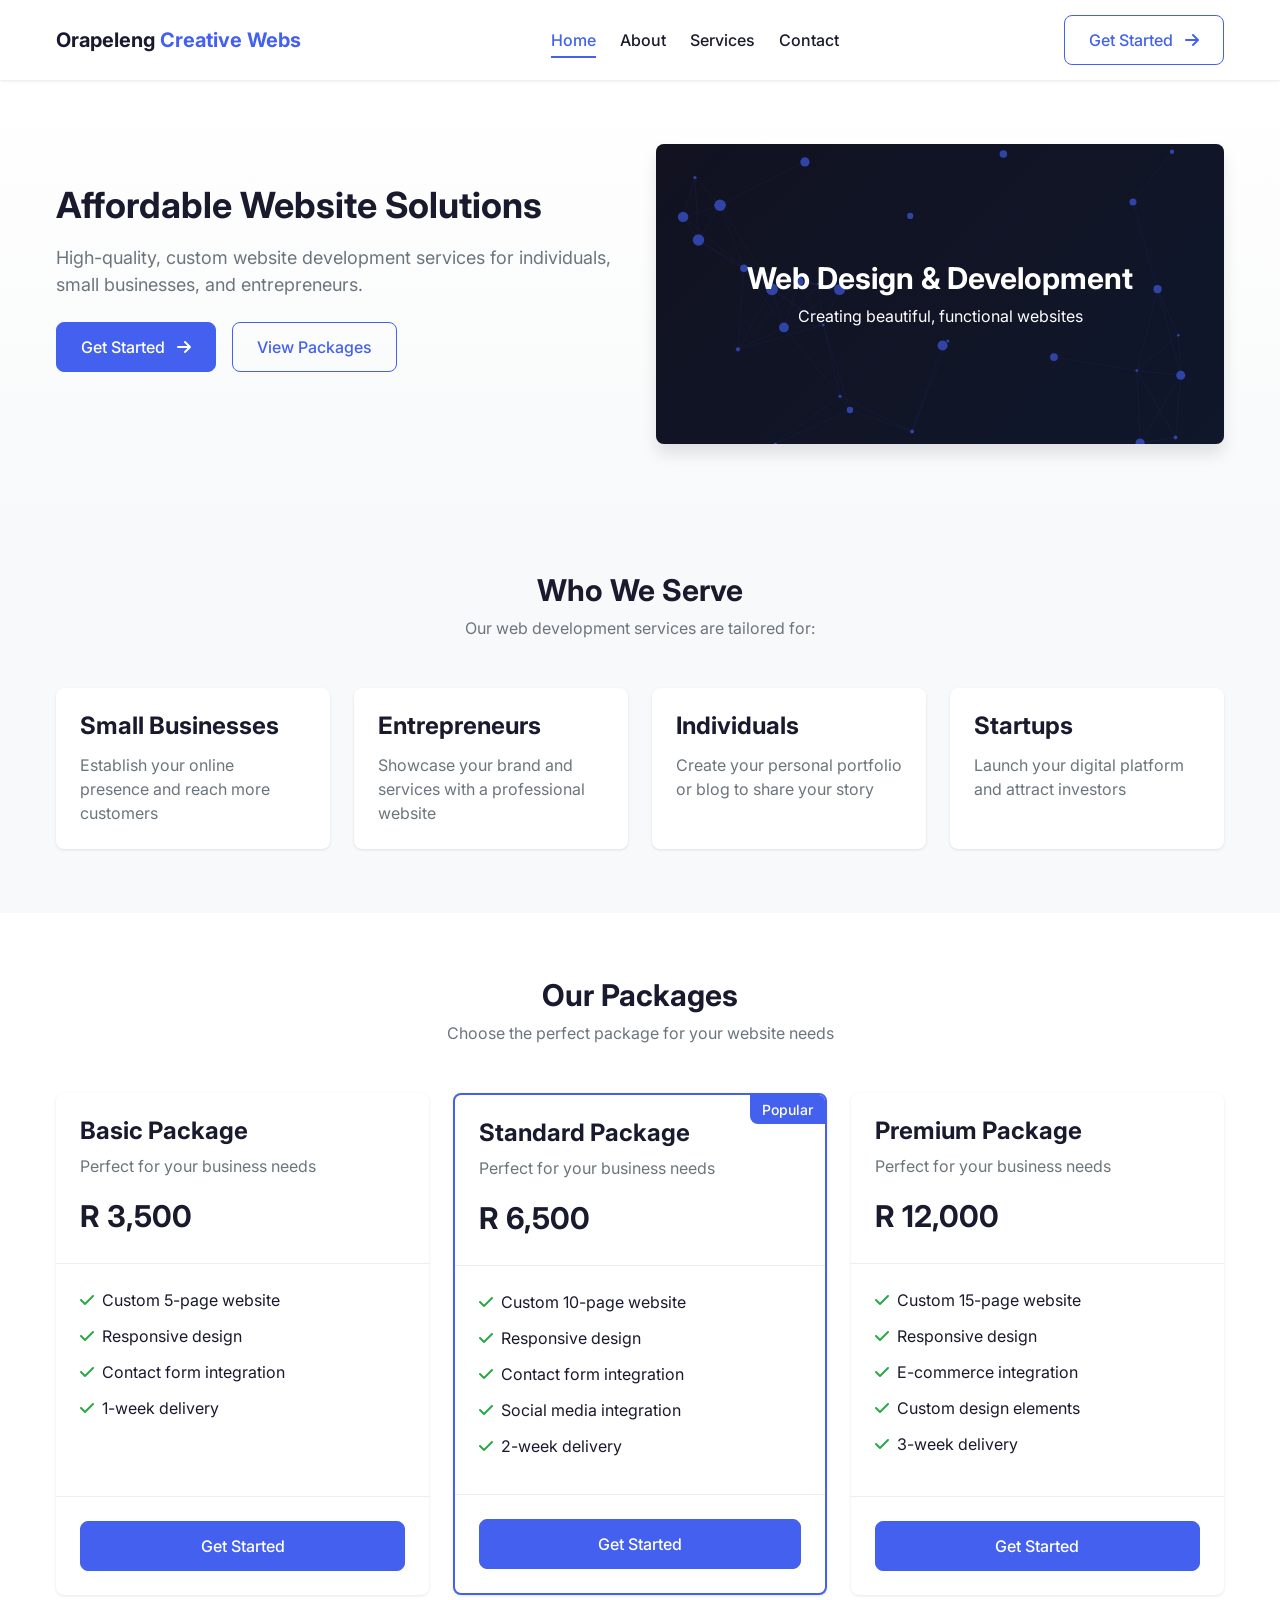
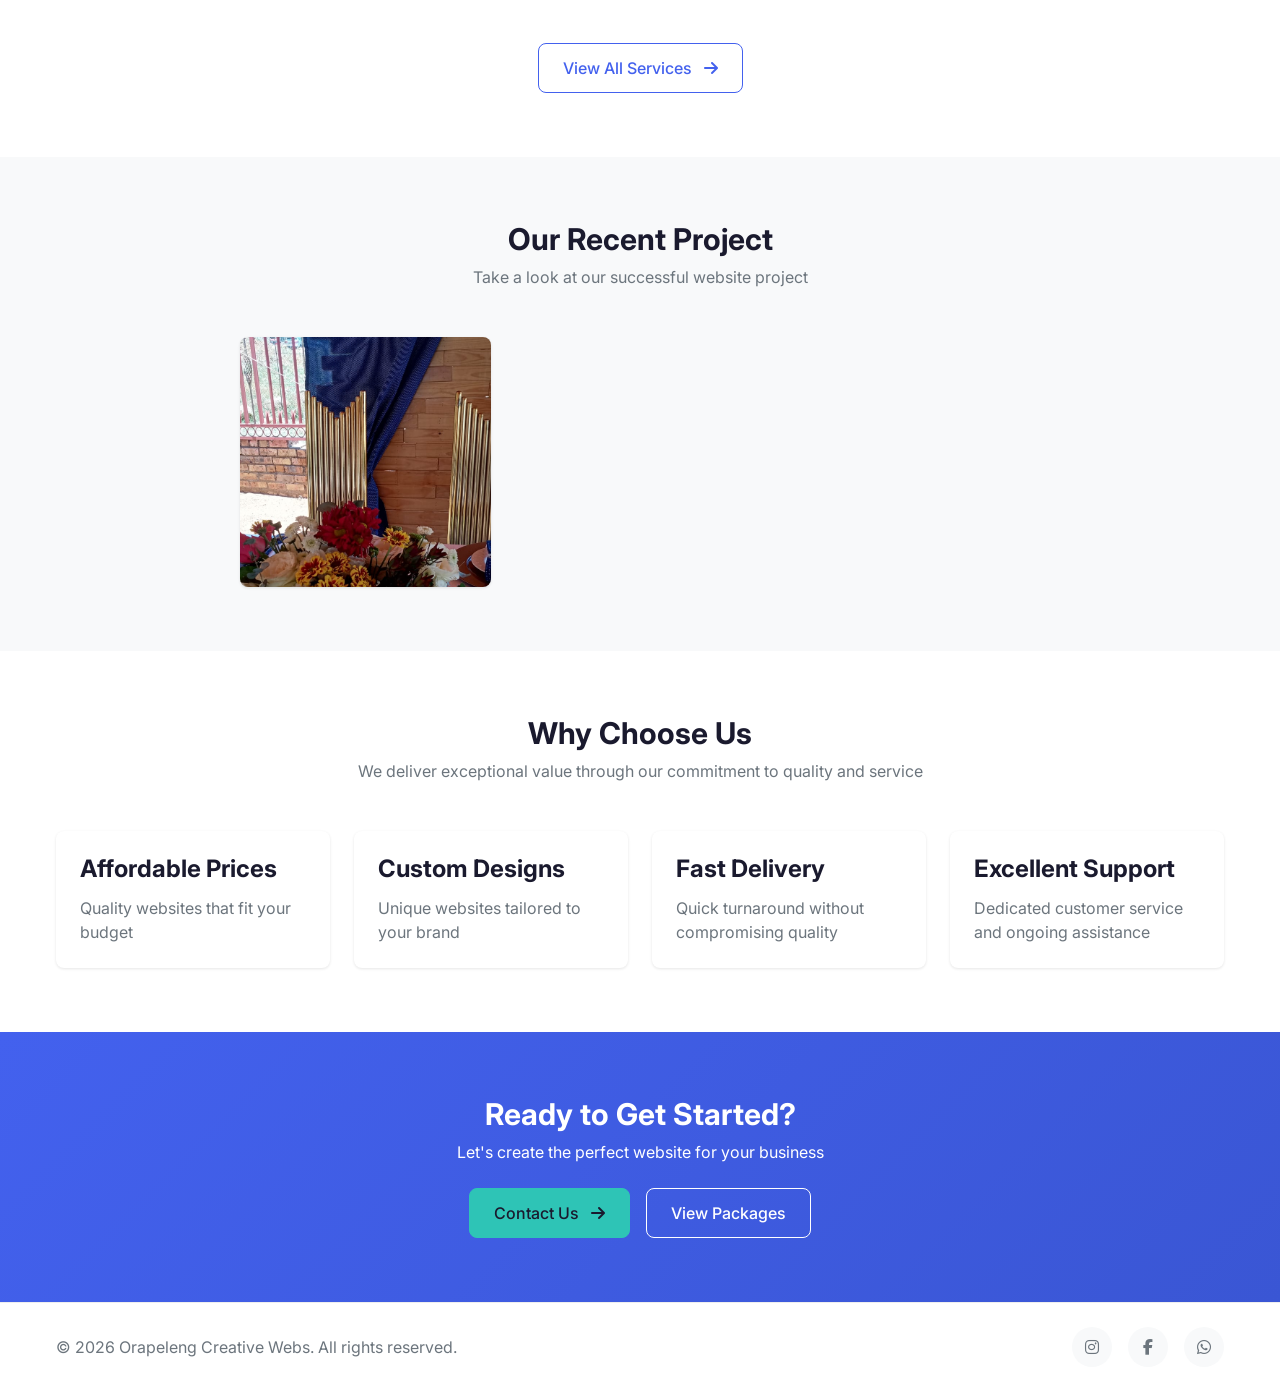
==== index.html @ 5fe6d30f "Add files via upload" ====
<!DOCTYPE html>
<html lang="en">
<head>
    <meta charset="UTF-8">
    <meta name="viewport" content="width=device-width, initial-scale=1.0">
    <title>Orapeleng Creative Webs - Affordable Website Solutions</title>
    <meta name="description" content="High-quality, custom website development services for individuals, small businesses, and entrepreneurs.">
    <!-- Stylesheets -->
    <link rel="stylesheet" href="styles.css">
    <!-- Google Fonts -->
    <link href="https://fonts.googleapis.com/css2?family=Inter:wght@300;400;500;600;700&display=swap" rel="stylesheet">
    <!-- Font Awesome for icons -->
    <link rel="stylesheet" href="https://cdnjs.cloudflare.com/ajax/libs/font-awesome/6.4.0/css/all.min.css">
</head>
<body>
    <!-- Navigation -->
    <header class="header">
        <div class="container">
            <div class="header-content">
                <a href="index.html" class="logo">
                    Orapeleng <span>Creative Webs</span>
                </a>
                <nav class="main-nav">
                    <ul class="nav-list">
                        <li><a href="index.html" class="active">Home</a></li>
                        <li><a href="about.html">About</a></li>
                        <li><a href="services.html">Services</a></li>
                        <li><a href="contact.html">Contact</a></li>
                    </ul>
                </nav>
                <div class="nav-buttons">
                    <a href="contact.html" class="btn btn-outline">
                        Get Started <i class="fas fa-arrow-right"></i>
                    </a>
                    <button class="mobile-menu-btn" id="mobileMenuBtn">
                        <i class="fas fa-bars"></i>
                    </button>
                </div>
            </div>
        </div>
    </header>

    <!-- Mobile Menu -->
    <div class="mobile-menu" id="mobileMenu">
        <ul class="mobile-nav-list">
            <li><a href="index.html">Home</a></li>
            <li><a href="about.html">About</a></li>
            <li><a href="services.html">Services</a></li>
            <li><a href="contact.html">Contact</a></li>
        </ul>
    </div>

    <main>
        <!-- Hero Section -->
        <section class="hero-section">
            <div class="container">
                <div class="hero-content">
                    <div class="hero-text">
                        <h1>Affordable Website Solutions</h1>
                        <p>High-quality, custom website development services for individuals, small businesses, and entrepreneurs.</p>
                        <div class="hero-buttons">
                            <a href="contact.html" class="btn btn-primary">
                                Get Started <i class="fas fa-arrow-right"></i>
                            </a>
                            <a href="services.html" class="btn btn-outline">
                                View Packages
                            </a>
                        </div>
                    </div>
                    <div class="hero-animation">
                        <canvas id="heroCanvas"></canvas>
                        <div class="hero-overlay">
                            <h2>Web Design & Development</h2>
                            <p>Creating beautiful, functional websites</p>
                        </div>
                    </div>
                </div>
            </div>
        </section>

        <!-- Target Market Section -->
        <section class="target-market-section">
            <div class="container">
                <div class="section-header">
                    <h2>Who We Serve</h2>
                    <p>Our web development services are tailored for:</p>
                </div>
                <div class="market-cards">
                    <div class="card">
                        <h3>Small Businesses</h3>
                        <p>Establish your online presence and reach more customers</p>
                    </div>
                    <div class="card">
                        <h3>Entrepreneurs</h3>
                        <p>Showcase your brand and services with a professional website</p>
                    </div>
                    <div class="card">
                        <h3>Individuals</h3>
                        <p>Create your personal portfolio or blog to share your story</p>
                    </div>
                    <div class="card">
                        <h3>Startups</h3>
                        <p>Launch your digital platform and attract investors</p>
                    </div>
                </div>
            </div>
        </section>

        <!-- Services Preview Section -->
        <section class="services-preview-section">
            <div class="container">
                <div class="section-header">
                    <h2>Our Packages</h2>
                    <p>Choose the perfect package for your website needs</p>
                </div>
                <div class="service-cards">
                    <div class="service-card">
                        <div class="service-header">
                            <h3>Basic Package</h3>
                            <p>Perfect for your business needs</p>
                            <div class="price">R 3,500</div>
                        </div>
                        <div class="service-content">
                            <ul class="feature-list">
                                <li><i class="fas fa-check"></i> Custom 5-page website</li>
                                <li><i class="fas fa-check"></i> Responsive design</li>
                                <li><i class="fas fa-check"></i> Contact form integration</li>
                                <li><i class="fas fa-check"></i> 1-week delivery</li>
                            </ul>
                        </div>
                        <div class="service-footer">
                            <a href="contact.html" class="btn btn-primary btn-full">Get Started</a>
                        </div>
                    </div>
                    <div class="service-card popular">
                        <div class="popular-tag">Popular</div>
                        <div class="service-header">
                            <h3>Standard Package</h3>
                            <p>Perfect for your business needs</p>
                            <div class="price">R 6,500</div>
                        </div>
                        <div class="service-content">
                            <ul class="feature-list">
                                <li><i class="fas fa-check"></i> Custom 10-page website</li>
                                <li><i class="fas fa-check"></i> Responsive design</li>
                                <li><i class="fas fa-check"></i> Contact form integration</li>
                                <li><i class="fas fa-check"></i> Social media integration</li>
                                <li><i class="fas fa-check"></i> 2-week delivery</li>
                            </ul>
                        </div>
                        <div class="service-footer">
                            <a href="contact.html" class="btn btn-primary btn-full">Get Started</a>
                        </div>
                    </div>
                    <div class="service-card">
                        <div class="service-header">
                            <h3>Premium Package</h3>
                            <p>Perfect for your business needs</p>
                            <div class="price">R 12,000</div>
                        </div>
                        <div class="service-content">
                            <ul class="feature-list">
                                <li><i class="fas fa-check"></i> Custom 15-page website</li>
                                <li><i class="fas fa-check"></i> Responsive design</li>
                                <li><i class="fas fa-check"></i> E-commerce integration</li>
                                <li><i class="fas fa-check"></i> Custom design elements</li>
                                <li><i class="fas fa-check"></i> 3-week delivery</li>
                            </ul>
                        </div>
                        <div class="service-footer">
                            <a href="contact.html" class="btn btn-primary btn-full">Get Started</a>
                        </div>
                    </div>
                </div>
                <div class="section-footer">
                    <a href="services.html" class="btn btn-outline">
                        View All Services <i class="fas fa-arrow-right"></i>
                    </a>
                </div>
            </div>
        </section>

        <!-- Portfolio Section -->
        <section class="portfolio-section">
            <div class="container">
                <div class="section-header">
                    <h2>Our Recent Project</h2>
                    <p>Take a look at our successful website project</p>
                </div>
                <div class="portfolio-grid single-project">
                    <div class="portfolio-item">
                        <div class="portfolio-image">
                            <img src="IMG-20240113-WA0040.jpg" alt="Business Website Project">
                            <div class="portfolio-overlay">
                                <div class="portfolio-info">
                                    <h3>Corporate Business Site</h3>
                                    <p>Modern website for a consulting firm</p>
                                    <a href="https://excellent-kb-events.netlify.app/" class="btn btn-sm">View Project</a>
                                </div>
                            </div>
                        </div>
                    </div>
                </div>
            </div>
            
        </section>

        <!-- Why Choose Us Section -->
        <section class="why-choose-section">
            <div class="container">
                <div class="section-header">
                    <h2>Why Choose Us</h2>
                    <p>We deliver exceptional value through our commitment to quality and service</p>
                </div>
                <div class="feature-cards">
                    <div class="card">
                        <h3>Affordable Prices</h3>
                        <p>Quality websites that fit your budget</p>
                    </div>
                    <div class="card">
                        <h3>Custom Designs</h3>
                        <p>Unique websites tailored to your brand</p>
                    </div>
                    <div class="card">
                        <h3>Fast Delivery</h3>
                        <p>Quick turnaround without compromising quality</p>
                    </div>
                    <div class="card">
                        <h3>Excellent Support</h3>
                        <p>Dedicated customer service and ongoing assistance</p>
                    </div>
                </div>
            </div>
        </section>

        <!-- CTA Section -->
        <section class="cta-section">
            <div class="container">
                <div class="cta-content">
                    <h2>Ready to Get Started?</h2>
                    <p>Let's create the perfect website for your business</p>
                    <div class="cta-buttons">
                        <a href="contact.html" class="btn btn-secondary">
                            Contact Us <i class="fas fa-arrow-right"></i>
                        </a>
                        <a href="services.html" class="btn btn-outline-light">
                            View Packages
                        </a>
                    </div>
                </div>
            </div>
        </section>
    </main>

    <!-- Footer -->
    <footer class="footer">
        <div class="container">
            <div class="footer-content">
                <p>&copy; <span id="currentYear"></span> Orapeleng Creative Webs. All rights reserved.</p>
                <div class="social-links">
                    <a href="https://instagram.com/orapelengmadibela?utm_source=qr&igsh=MzNINGNkZWQ4Mg==" aria-label="Instagram">
                        <i class="fab fa-instagram"></i>
                    </a>
                    <a href="https://www.facebook.com/orapeleng.madibela.98" aria-label="Facebook">
                        <i class="fab fa-facebook-f"></i>
                    </a>
                    <a href="https://wa.me/27662343315" aria-label="WhatsApp">
                        <i class="fab fa-whatsapp"></i>
                    </a>
                </div>
            </div>
        </div>
    </footer>

    <!-- Back to top button will be added by JavaScript -->

    <!-- Scripts -->
    <script src="script.js"></script>
</body>
</html>
---- styles.css ----
/* ===== Basic Reset ===== */
* {
    margin: 0;
    padding: 0;
    box-sizing: border-box;
}

/* ===== Colors ===== */
:root {
    /* Main colors */
    --primary: #4361ee;
    --primary-dark: #3a56d4;
    --secondary: #2ec4b6;
    --secondary-dark: #21a99d;
    --dark: #1a1a2e;
    --light: #ffffff;
    --light-gray: #f8f9fa;
    --gray: #6c757d;
    --success: #28a745;
}

/* ===== Base Styles ===== */
body {
    font-family: 'Inter', sans-serif;
    font-size: 16px;
    line-height: 1.5;
    color: #1a1a2e;
    background-color: #ffffff;
}

h1, h2, h3, h4, h5, h6 {
    margin-bottom: 1rem;
    font-weight: 700;
    line-height: 1.2;
}

h1 {
    font-size: 2.25rem;
}

h2 {
    font-size: 1.875rem;
}

h3 {
    font-size: 1.5rem;
}

p {
    margin-bottom: 1rem;
}

a {
    color: #4361ee;
    text-decoration: none;
    transition: all 0.3s ease;
}

a:hover {
    color: #3a56d4;
}

ul, ol {
    margin-bottom: 1rem;
    padding-left: 2rem;
}

img {
    max-width: 100%;
    height: auto;
}

/* ===== Layout ===== */
.container {
    width: 100%;
    max-width: 1200px;
    margin: 0 auto;
    padding: 0 1rem;
}

.section-header {
    text-align: center;
    margin-bottom: 3rem;
}

.section-header h2 {
    margin-bottom: 0.5rem;
}

.section-header p {
    color: #6c757d;
    max-width: 700px;
    margin-left: auto;
    margin-right: auto;
}

.section-footer {
    text-align: center;
    margin-top: 3rem;
}

/* ===== Buttons ===== */
.btn {
    display: inline-block;
    padding: 0.75rem 1.5rem;
    font-size: 1rem;
    font-weight: 500;
    text-align: center;
    cursor: pointer;
    border: 1px solid transparent;
    border-radius: 0.5rem;
    transition: all 0.3s ease;
}

.btn i {
    margin-left: 0.5rem;
}

.btn-sm {
    padding: 0.5rem 1rem;
    font-size: 0.875rem;
}

.btn-primary {
    color: #ffffff;
    background-color: #4361ee;
    border-color: #4361ee;
}

.btn-primary:hover {
    background-color: #3a56d4;
    border-color: #3a56d4;
}

.btn-secondary {
    color: #1a1a2e;
    background-color: #2ec4b6;
    border-color: #2ec4b6;
}

.btn-secondary:hover {
    background-color: #21a99d;
    border-color: #21a99d;
}

.btn-outline {
    color: #4361ee;
    background-color: transparent;
    border-color: #4361ee;
}

.btn-outline:hover {
    color: #ffffff;
    background-color: #4361ee;
}

.btn-outline-light {
    color: #ffffff;
    background-color: transparent;
    border-color: #ffffff;
}

.btn-outline-light:hover {
    color: #1a1a2e;
    background-color: #ffffff;
}

.btn-full {
    width: 100%;
}

/* ===== Cards ===== */
.card {
    background-color: #ffffff;
    border-radius: 0.5rem;
    box-shadow: 0 1px 3px rgba(0, 0, 0, 0.1);
    padding: 1.5rem;
    transition: all 0.3s ease;
}

.card:hover {
    box-shadow: 0 4px 6px rgba(0, 0, 0, 0.1);
    transform: translateY(-5px);
}

.card h3 {
    margin-bottom: 0.75rem;
}

.card p {
    color: #6c757d;
    margin-bottom: 0;
}

/* ===== Service Cards ===== */
.service-cards {
    display: grid;
    grid-template-columns: 1fr;
    gap: 1.5rem;
    margin-bottom: 2rem;
}

.service-card {
    background-color: #ffffff;
    border-radius: 0.5rem;
    box-shadow: 0 1px 3px rgba(0, 0, 0, 0.1);
    overflow: hidden;
    transition: all 0.3s ease;
    position: relative;
    display: flex;
    flex-direction: column;
}

.service-card:hover {
    box-shadow: 0 10px 15px rgba(0, 0, 0, 0.1);
    transform: translateY(-5px);
}

.service-card.popular {
    border: 2px solid #4361ee;
}

.popular-tag {
    position: absolute;
    top: 0;
    right: 0;
    background-color: #4361ee;
    color: #ffffff;
    font-size: 0.875rem;
    font-weight: 500;
    padding: 0.25rem 0.75rem;
    border-bottom-left-radius: 0.5rem;
}

.service-header {
    padding: 1.5rem;
    border-bottom: 1px solid #eee;
}

.service-header h3 {
    margin-bottom: 0.5rem;
}

.service-header p {
    color: #6c757d;
    margin-bottom: 1rem;
}

.service-header .price {
    font-size: 1.875rem;
    font-weight: 700;
}

.service-content {
    padding: 1.5rem;
    flex-grow: 1;
}

.feature-list {
    list-style: none;
    padding: 0;
    margin: 0;
}

.feature-list li {
    display: flex;
    align-items: flex-start;
    margin-bottom: 0.75rem;
}

.feature-list li i {
    color: #28a745;
    margin-right: 0.5rem;
    margin-top: 0.25rem;
}

.examples {
    margin-top: 1.5rem;
}

.examples h4 {
    font-size: 1rem;
    margin-bottom: 0.5rem;
}

.examples ul {
    list-style: disc;
    padding-left: 1.5rem;
    color: #6c757d;
}

.service-footer {
    padding: 1.5rem;
    border-top: 1px solid #eee;
}

/* ===== Portfolio ===== */
.portfolio-grid {
    display: grid;
    grid-template-columns: 1fr;
    gap: 1.5rem;
}

.portfolio-grid.single-project {
    max-width: 800px;
    margin: 0 auto;
}

.portfolio-item {
    border-radius: 0.5rem;
    overflow: hidden;
    box-shadow: 0 1px 3px rgba(0, 0, 0, 0.1);
    transition: all 0.3s ease;
}

.portfolio-item:hover {
    transform: scale(1.02);
    box-shadow: 0 10px 15px rgba(0, 0, 0, 0.1);
}

.portfolio-image {
    position: relative; 
    overflow: hidden;
    aspect-ratio: 1 / 1; /*16 / 9*/
}

.portfolio-image img {
    width: 150%;
    height: 150%;
    object-fit: cover;
    transition: all 0.3s ease;
}

.portfolio-overlay {
    position: absolute;
    top: 0;
    left: 0;
    width: 100%;
    height: 100%;
    background-color: rgba(26, 26, 46, 0.8);
    display: flex;
    align-items: center;
    justify-content: center;
    opacity: 0;
    transition: all 0.3s ease;
}

.portfolio-info {
    text-align: center;
    padding: 1rem;
    transform: translateY(20px);
    transition: all 0.3s ease;
}

.portfolio-info h3 {
    color: #ffffff;
    margin-bottom: 0.5rem;
}

.portfolio-info p {
    color: #f8f9fa;
    margin-bottom: 1rem;
}

.portfolio-item:hover .portfolio-overlay {
    opacity: 1;
}

.portfolio-item:hover .portfolio-info {
    transform: translateY(0);
}

.portfolio-item:hover .portfolio-image img {
    transform: scale(1.1);
}

/* ===== Forms ===== */
.form-group {
    margin-bottom: 1rem;
}

.form-row {
    display: grid;
    grid-template-columns: 1fr;
    gap: 1rem;
}

label {
    display: block;
    margin-bottom: 0.5rem;
    font-weight: 500;
}

input, textarea, select {
    width: 100%;
    padding: 0.75rem;
    font-size: 1rem;
    border: 1px solid #ccc;
    border-radius: 0.25rem;
    transition: all 0.3s ease;
}

input:focus, textarea:focus, select:focus {
    outline: none;
    border-color: #4361ee;
    box-shadow: 0 0 0 3px rgba(67, 97, 238, 0.2);
}

textarea {
    resize: vertical;
}

/* ===== Tabs ===== */
.tabs {
    margin-bottom: 2rem;
}

.tab-buttons {
    display: flex;
    border-bottom: 1px solid #eee;
    margin-bottom: 2rem;
    overflow-x: auto;
}

.tab-btn {
    padding: 0.75rem 1.5rem;
    background: none;
    border: none;
    border-bottom: 2px solid transparent;
    font-size: 1rem;
    font-weight: 500;
    color: #6c757d;
    cursor: pointer;
    transition: all 0.3s ease;
    white-space: nowrap;
}

.tab-btn:hover {
    color: #4361ee;
}

.tab-btn.active {
    color: #4361ee;
    border-bottom-color: #4361ee;
}

.tab-pane {
    display: none;
}

.tab-pane.active {
    display: block;
}

/* ===== Additional Services ===== */
.additional-services {
    display: grid;
    grid-template-columns: 1fr;
    gap: 1.5rem;
}

/* ===== Payment Terms ===== */
.payment-terms {
    display: grid;
    grid-template-columns: 1fr;
    gap: 1.5rem;
}

/* ===== Contact Grid ===== */
.contact-grid {
    display: grid;
    grid-template-columns: 1fr;
    gap: 2rem;
}

.section-intro {
    margin-bottom: 1.5rem;
}

.contact-info {
    display: grid;
    gap: 1rem;
    margin-bottom: 2rem;
}

.info-card {
    display: flex;
    align-items: center;
    padding: 1rem;
    background-color: #ffffff;
    border-radius: 0.5rem;
    box-shadow: 0 1px 3px rgba(0, 0, 0, 0.1);
}

.info-icon {
    width: 40px;
    height: 40px;
    border-radius: 50%;
    background-color: rgba(67, 97, 238, 0.1);
    display: flex;
    align-items: center;
    justify-content: center;
    margin-right: 1rem;
}

.info-icon i {
    color: #4361ee;
    font-size: 1.125rem;
}

.info-content h3 {
    margin-bottom: 0.25rem;
    font-size: 1rem;
}

.info-content p {
    margin-bottom: 0;
    color: #6c757d;
}

.business-hours h3 {
    margin-bottom: 1rem;
}

.hours-grid {
    display: grid;
    grid-template-columns: repeat(2, 1fr);
    gap: 1rem;
}

.hours-item .day {
    font-weight: 500;
    margin-bottom: 0.25rem;
}

.hours-item .time {
    color: #6c757d;
    margin-bottom: 0;
}

/* ===== FAQ ===== */
.faq-container {
    max-width: 800px;
    margin: 0 auto;
}

.faq-item {
    margin-bottom: 1.5rem;
    padding-bottom: 1.5rem;
    border-bottom: 1px solid #eee;
}

.faq-item:last-child {
    border-bottom: none;
    margin-bottom: 0;
    padding-bottom: 0;
}

.faq-item h3 {
    margin-bottom: 0.75rem;
    font-size: 1.125rem;
    cursor: pointer;
}

.faq-item p {
    color: #6c757d;
    margin-bottom: 0;
}

/* ===== Header ===== */
.header {
    position: sticky;
    top: 0;
    z-index: 100;
    background-color: #ffffff;
    box-shadow: 0 1px 3px rgba(0, 0, 0, 0.1);
}

.header-content {
    display: flex;
    align-items: center;
    justify-content: space-between;
    height: 80px;
}

.logo {
    font-size: 1.25rem;
    font-weight: 700;
    color: #1a1a2e;
}

.logo span {
    color: #4361ee;
}

.main-nav {
    display: none;
}

.nav-list {
    display: flex;
    list-style: none;
    margin: 0;
    padding: 0;
}

.nav-list li {
    margin-left: 1.5rem;
}

.nav-list a {
    color: #1a1a2e;
    font-weight: 500;
    padding: 0.5rem 0;
    position: relative;
}

.nav-list a:hover, .nav-list a.active {
    color: #4361ee;
}

.nav-list a::after {
    content: '';
    position: absolute;
    bottom: 0;
    left: 0;
    width: 0;
    height: 2px;
    background-color: #4361ee;
    transition: all 0.3s ease;
}

.nav-list a:hover::after, .nav-list a.active::after {
    width: 100%;
}

.nav-buttons {
    display: flex;
    align-items: center;
}

.mobile-menu-btn {
    display: flex;
    align-items: center;
    justify-content: center;
    width: 40px;
    height: 40px;
    background: none;
    border: none;
    font-size: 1.25rem;
    color: #1a1a2e;
    cursor: pointer;
    margin-left: 1rem;
}

/* ===== Mobile Menu ===== */
.mobile-menu {
    position: fixed;
    top: 80px;
    left: 0;
    width: 100%;
    height: 0;
    background-color: #ffffff;
    overflow: hidden;
    transition: all 0.3s ease;
    z-index: 99;
    box-shadow: 0 1px 3px rgba(0, 0, 0, 0.1);
}

.mobile-menu.active {
    height: auto;
}

.mobile-nav-list {
    list-style: none;
    padding: 1rem;
    margin: 0;
}

.mobile-nav-list li {
    margin-bottom: 1rem;
}

.mobile-nav-list a {
    display: block;
    padding: 0.5rem 0;
    color: #1a1a2e;
    font-weight: 500;
}

.mobile-nav-list a:hover, .mobile-nav-list a.active {
    color: #4361ee;
}

/* ===== Hero Section ===== */
.hero-section {
    padding: 4rem 0;
    background: linear-gradient(to bottom, #ffffff, #f8f9fa);
}

.hero-content {
    display: grid;
    grid-template-columns: 1fr;
    gap: 2rem;
    align-items: center;
}

.hero-text h1 {
    margin-bottom: 1rem;
}

.hero-text p {
    font-size: 1.125rem;
    color: #6c757d;
    margin-bottom: 1.5rem;
}

.hero-buttons {
    display: flex;
    flex-wrap: wrap;
    gap: 1rem;
    margin-bottom: 2rem;
}

.hero-animation {
    position: relative;
    width: 100%;
    height: 300px;
    border-radius: 0.5rem;
    overflow: hidden;
    box-shadow: 0 10px 15px rgba(0, 0, 0, 0.1);
}

#heroCanvas {
    position: absolute;
    top: 0;
    left: 0;
    width: 100%;
    height: 100%;
    background: linear-gradient(135deg, #1a1a2e 0%, #16213e 100%);
}

.hero-overlay {
    position: absolute;
    top: 0;
    left: 0;
    width: 100%;
    height: 100%;
    display: flex;
    flex-direction: column;
    align-items: center;
    justify-content: center;
    background-color: rgba(0, 0, 0, 0.3);
    padding: 1.5rem;
    text-align: center;
    color: #ffffff;
}

.hero-overlay h2 {
    margin-bottom: 0.5rem;
}

.hero-overlay p {
    margin-bottom: 0;
}

/* ===== Sections ===== */
.target-market-section,
.services-preview-section,
.portfolio-section,
.why-choose-section,
.cta-section,
.story-section,
.values-section,
.process-section,
.packages-section,
.payment-terms-section,
.contact-section,
.faq-section {
    padding: 4rem 0;
}

.target-market-section,
.portfolio-section,
.values-section,
.payment-terms-section,
.faq-section {
    background-color: #f8f9fa;
}

.market-cards,
.feature-cards {
    display: grid;
    grid-template-columns: 1fr;
    gap: 1.5rem;
}

/* ===== CTA Section ===== */
.cta-section {
    background: linear-gradient(135deg, #4361ee 0%, #3a56d4 100%);
    color: #ffffff;
}

.cta-content {
    text-align: center;
    max-width: 700px;
    margin: 0 auto;
}

.cta-content h2 {
    margin-bottom: 0.5rem;
}

.cta-content p {
    margin-bottom: 1.5rem;
}

.cta-buttons {
    display: flex;
    flex-wrap: wrap;
    justify-content: center;
    gap: 1rem;
}

/* ===== Page Header ===== */
.page-header {
    padding: 3rem 0;
    background-color: #f8f9fa;
    text-align: center;
}

.page-header h1 {
    margin-bottom: 0.5rem;
}

.page-header p {
    color: #6c757d;
    max-width: 700px;
    margin: 0 auto;
}

/* ===== Story Section ===== */
.story-content {
    display: grid;
    grid-template-columns: 1fr;
    gap: 2rem;
    align-items: center;
}

.gradient-box {
    position: relative;
    width: 100%;
    max-width: 500px;
    aspect-ratio: 16 / 9;
    margin: 0 auto;
    border-radius: 0.5rem;
    overflow: hidden;
    background: linear-gradient(90deg, #4361ee, #3a56d4, #4895ef, #4cc9f0);
    background-size: 300% 300%;
    animation: gradient 15s ease infinite;
}

@keyframes gradient {
    0% { background-position: 0% 50%; }
    50% { background-position: 100% 50%; }
    100% { background-position: 0% 50%; }
}

.gradient-overlay {
    position: absolute;
    top: 0;
    left: 0;
    width: 100%;
    height: 100%;
    display: flex;
    align-items: center;
    justify-content: center;
    color: #ffffff;
    font-size: 1.25rem;
    font-weight: 700;
}

/* ===== Values Section ===== */
.values-grid {
    display: grid;
    grid-template-columns: 1fr;
    gap: 1.5rem;
}

.value-card {
    background-color: #ffffff;
    border-radius: 0.5rem;
    box-shadow: 0 1px 3px rgba(0, 0, 0, 0.1);
    padding: 1.5rem;
    transition: all 0.3s ease;
}

.value-card:hover {
    box-shadow: 0 4px 6px rgba(0, 0, 0, 0.1);
    transform: translateY(-5px);
}

/* ===== Process Section ===== */
.process-steps {
    display: grid;
    grid-template-columns: 1fr;
    gap: 1.5rem;
}

.process-step {
    position: relative;
    background-color: #ffffff;
    border-radius: 0.5rem;
    box-shadow: 0 1px 3px rgba(0, 0, 0, 0.1);
    padding: 1.5rem;
    padding-top: 2.5rem;
    text-align: center;
    transition: all 0.3s ease;
}

.process-step:hover {
    box-shadow: 0 4px 6px rgba(0, 0, 0, 0.1);
    transform: translateY(-5px);
}

.step-number {
    position: absolute;
    top: -20px;
    left: 50%;
    transform: translateX(-50%);
    width: 40px;
    height: 40px;
    border-radius: 50%;
    background-color: #4361ee;
    color: #ffffff;
    font-weight: 700;
    display: flex;
    align-items: center;
    justify-content: center;
}

/* ===== Footer ===== */
.footer {
    padding: 1.5rem 0;
    border-top: 1px solid #eee;
}

.footer-content {
    display: flex;
    flex-direction: column;
    align-items: center;
    gap: 1rem;
}

.footer p {
    margin-bottom: 0;
    color: #6c757d;
}

.social-links {
    display: flex;
    gap: 1rem;
}

.social-links a {
    display: flex;
    align-items: center;
    justify-content: center;
    width: 40px;
    height: 40px;
    border-radius: 50%;
    background-color: #f8f9fa;
    color: #6c757d;
    transition: all 0.3s ease;
}

.social-links a:hover {
    background-color: #4361ee;
    color: #ffffff;
}

/* ===== Back to Top Button ===== */
.back-to-top {
    position: fixed;
    bottom: 20px;
    right: 20px;
    width: 40px;
    height: 40px;
    border-radius: 50%;
    background-color: #4361ee;
    color: #ffffff;
    border: none;
    display: none;
    align-items: center;
    justify-content: center;
    cursor: pointer;
    z-index: 99;
    box-shadow: 0 4px 6px rgba(0, 0, 0, 0.1);
}

/* ===== Form Message ===== */
.form-message {
    padding: 15px;
    margin-top: 20px;
    border-radius: 0.25rem;
    font-weight: 500;
}

.form-message.success {
    background-color: #d4edda;
    color: #28a745;
    border: 1px solid #28a745;
}

.form-message.error {
    background-color: #f8d7da;
    color: #dc3545;
    border: 1px solid #dc3545;
}

/* ===== Responsive Styles ===== */
@media (min-width: 576px) {
    .form-row {
        grid-template-columns: repeat(2, 1fr);
    }
    
    .market-cards,
    .feature-cards {
        grid-template-columns: repeat(2, 1fr);
    }
    
    .portfolio-grid {
        grid-template-columns: repeat(2, 1fr);
    }
    
    .values-grid {
        grid-template-columns: repeat(2, 1fr);
    }
}

@media (min-width: 768px) {
    .main-nav {
        display: block;
    }
    
    .mobile-menu-btn {
        display: none;
    }
    
    .service-cards {
        grid-template-columns: repeat(3, 1fr);
    }
    
    .additional-services,
    .payment-terms {
        grid-template-columns: repeat(2, 1fr);
    }
    
    .process-steps {
        grid-template-columns: repeat(4, 1fr);
    }
    
    .footer-content {
        flex-direction: row;
        justify-content: space-between;
    }
}

@media (min-width: 992px) {
    .hero-content,
    .story-content {
        grid-template-columns: 1fr 1fr;
    }
    
    .contact-grid {
        grid-template-columns: 3fr 2fr;
    }
    
    .market-cards,
    .feature-cards {
        grid-template-columns: repeat(4, 1fr);
    }
    
    .portfolio-grid {
        grid-template-columns: repeat(3, 1fr);
    }
    
    .values-grid {
        grid-template-columns: repeat(3, 1fr);
    }
}
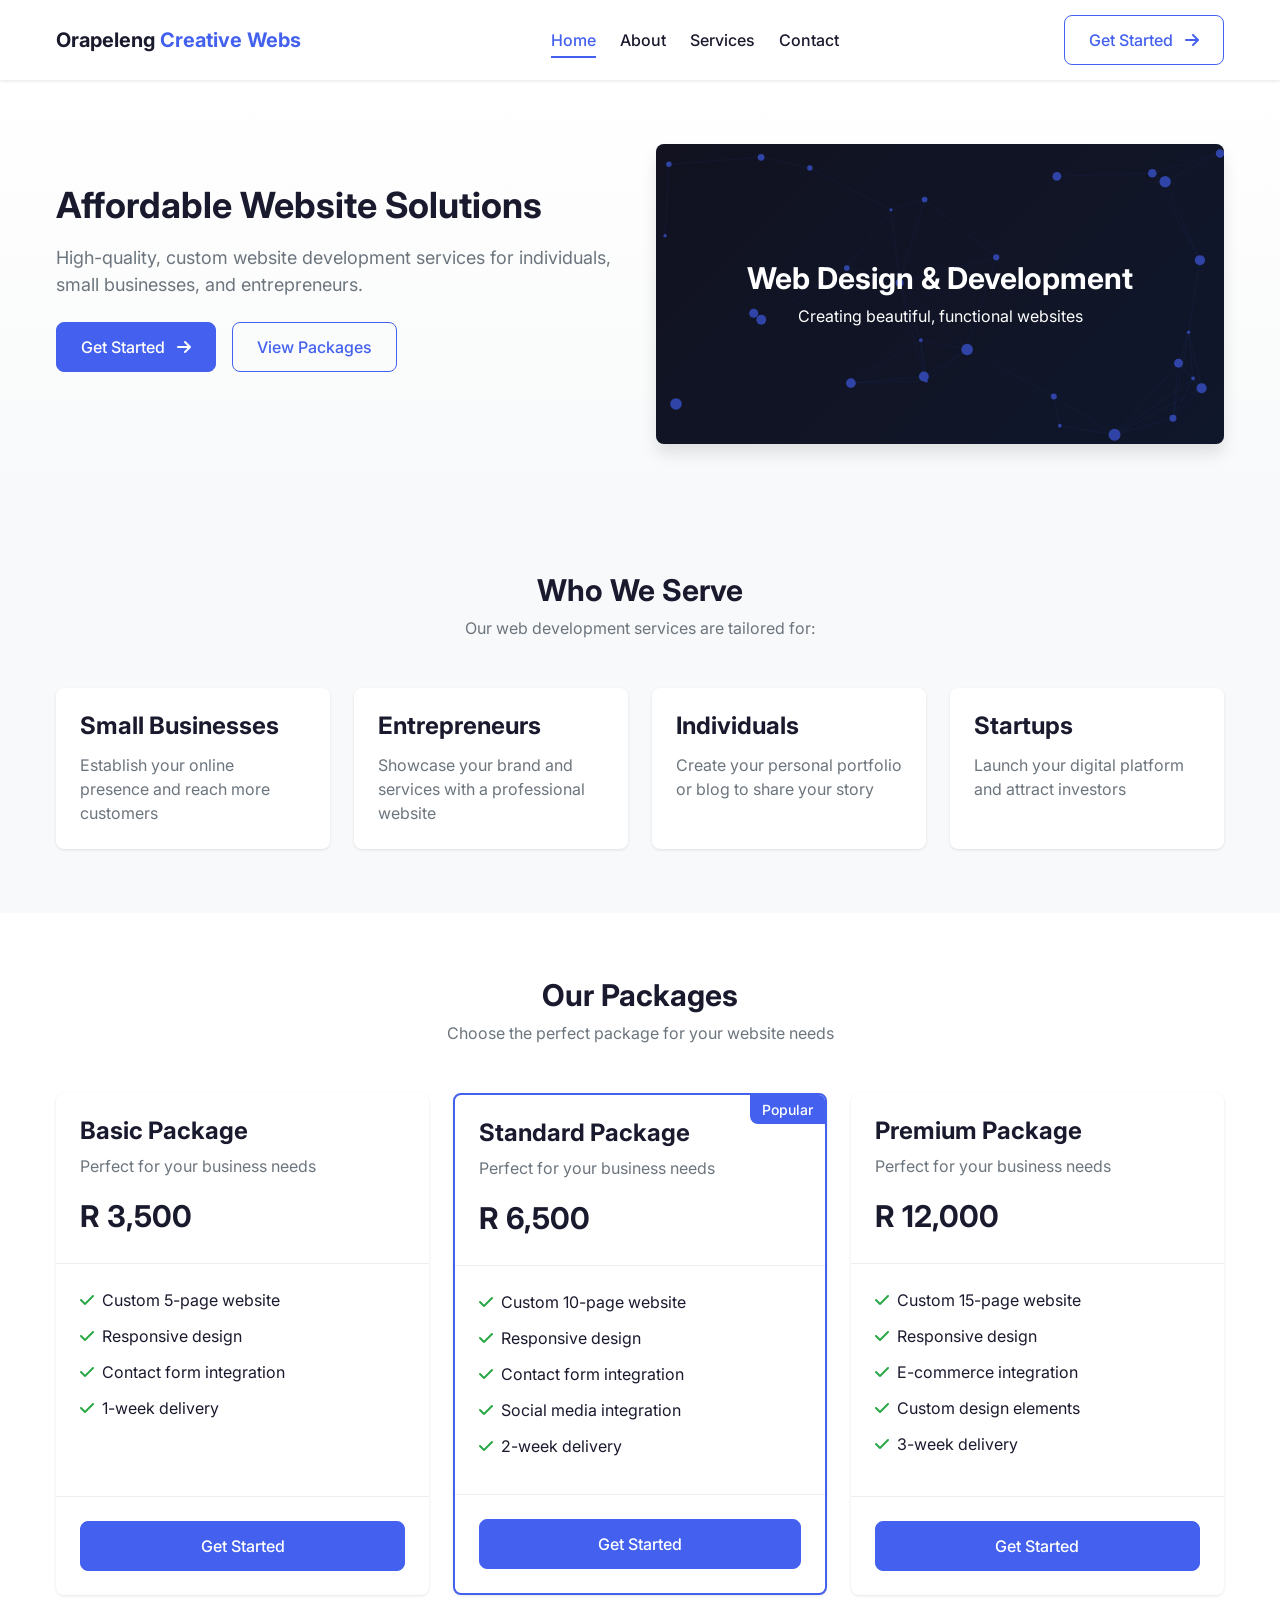
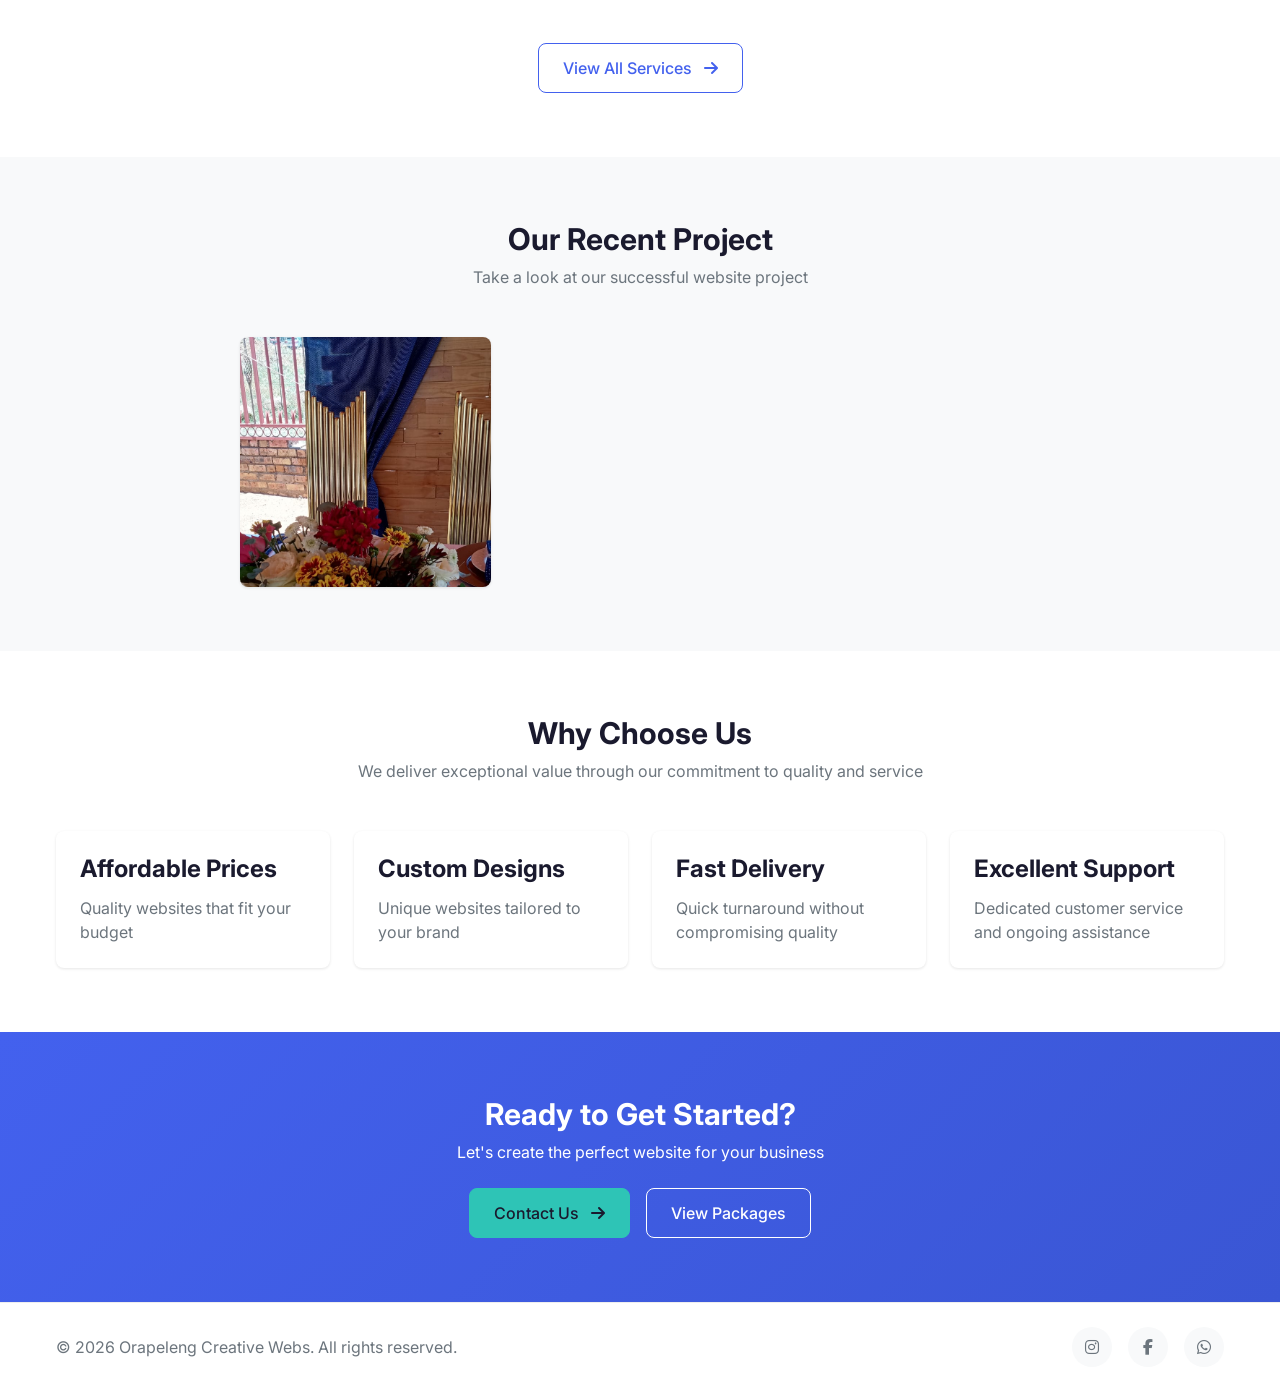
==== commit dac008e3: "Update index.html" ====
--- a/index.html
+++ b/index.html
@@ -202,7 +202,6 @@
                     </div>
                 </div>
             </div>
-            
         </section>
 
         <!-- Why Choose Us Section -->
@@ -277,4 +276,4 @@
     <!-- Scripts -->
     <script src="script.js"></script>
 </body>
-</html>+</html>
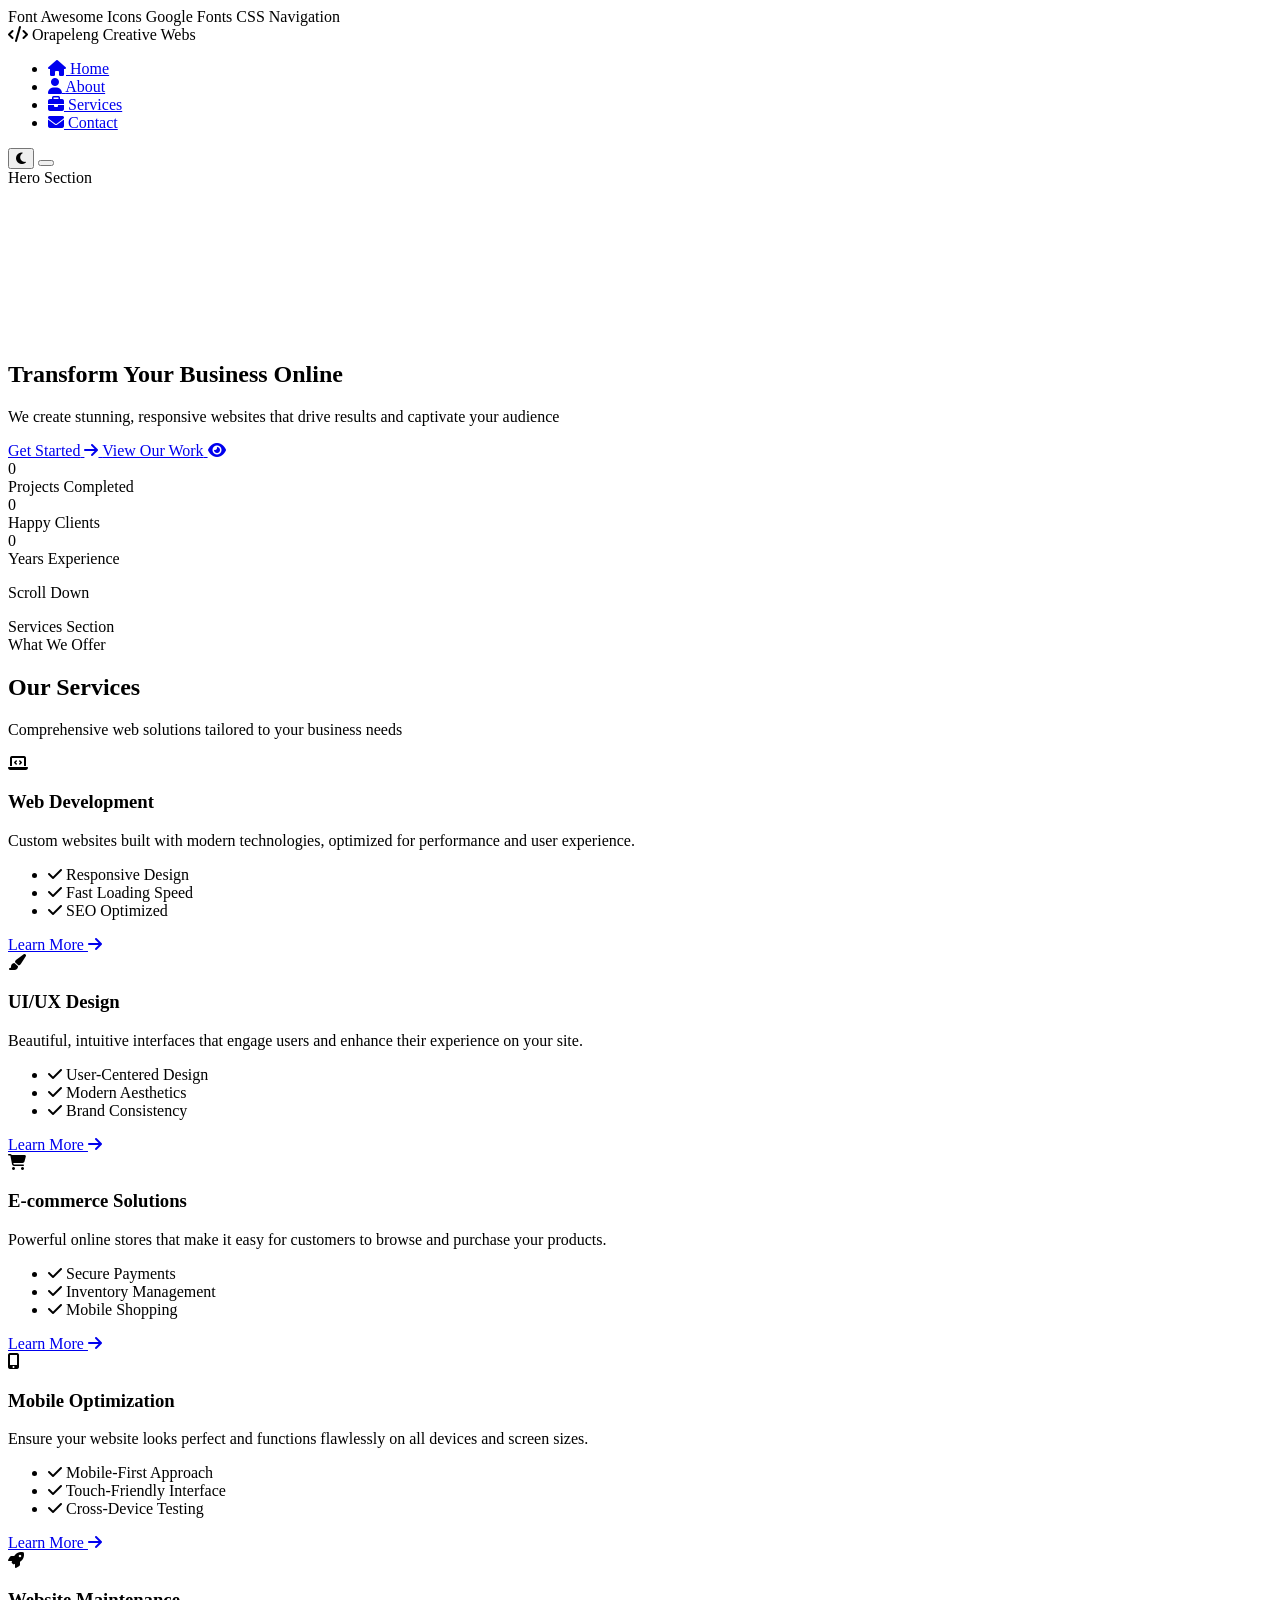
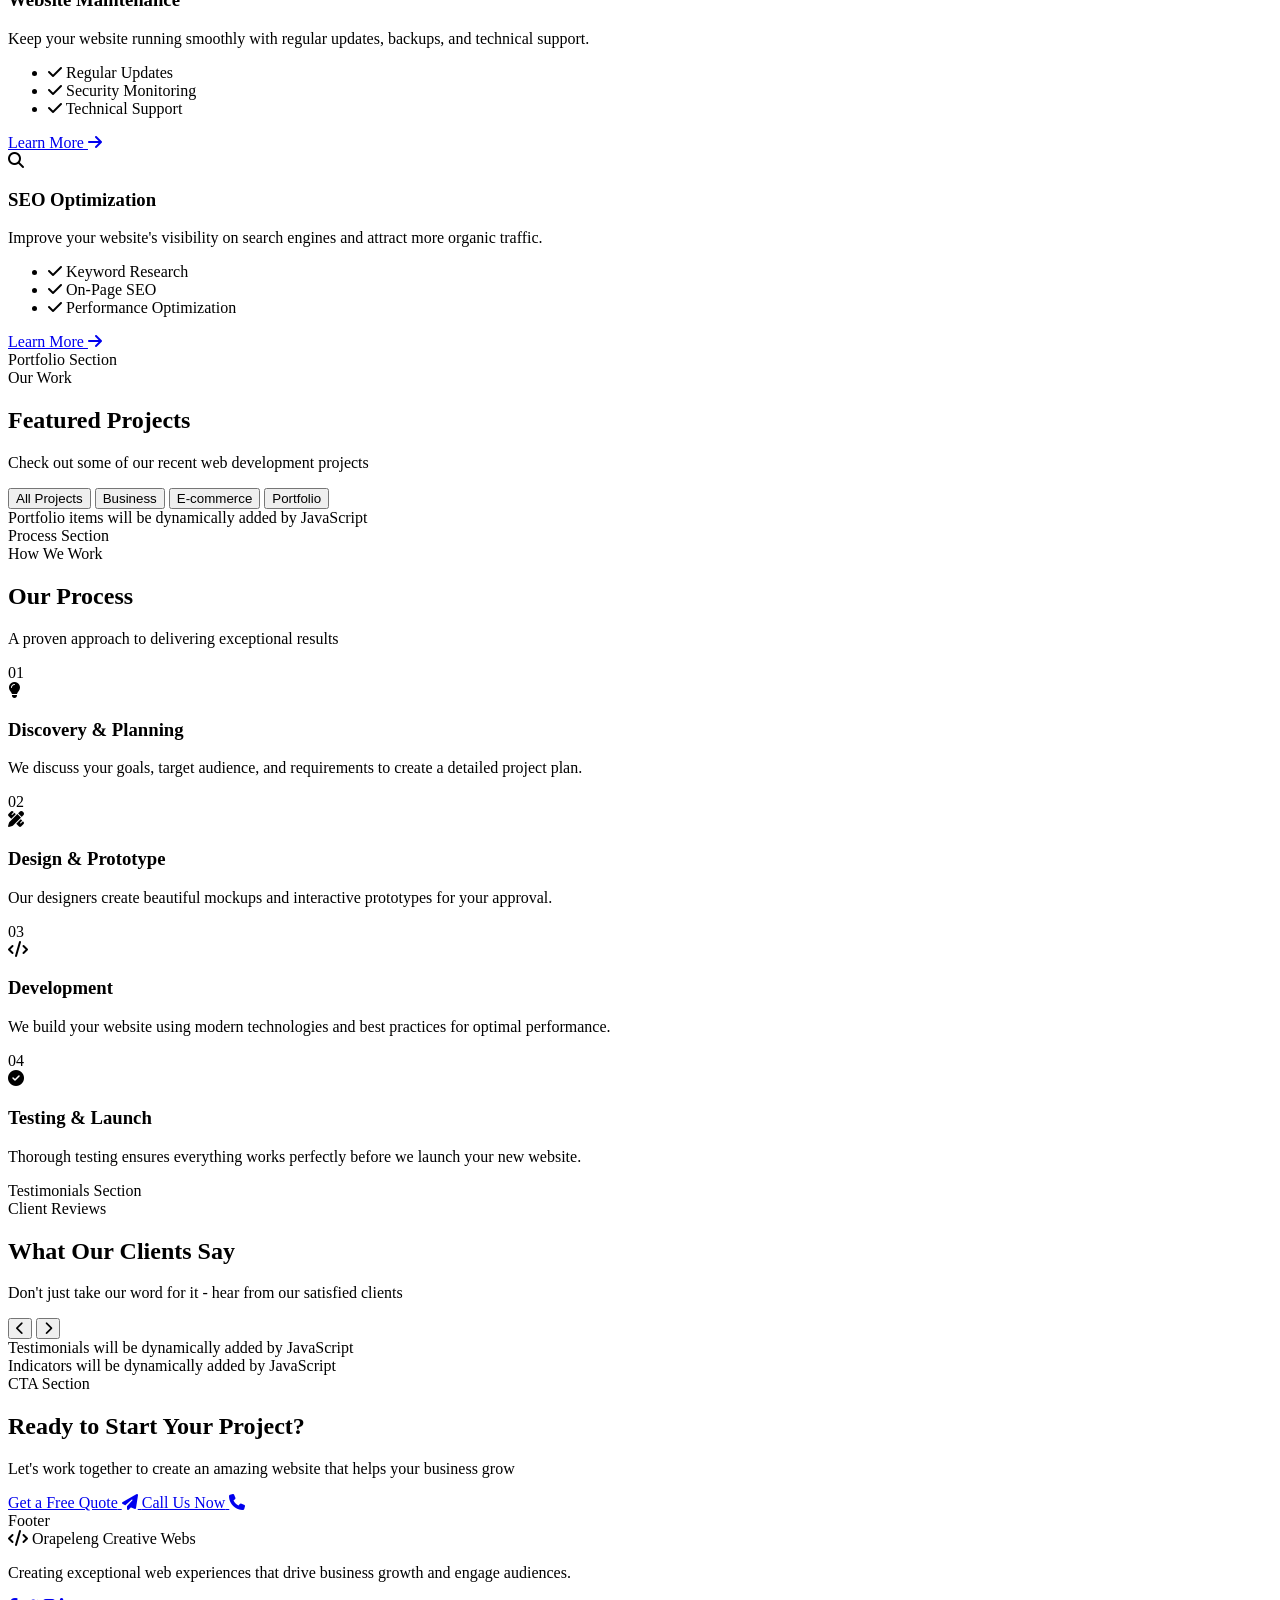
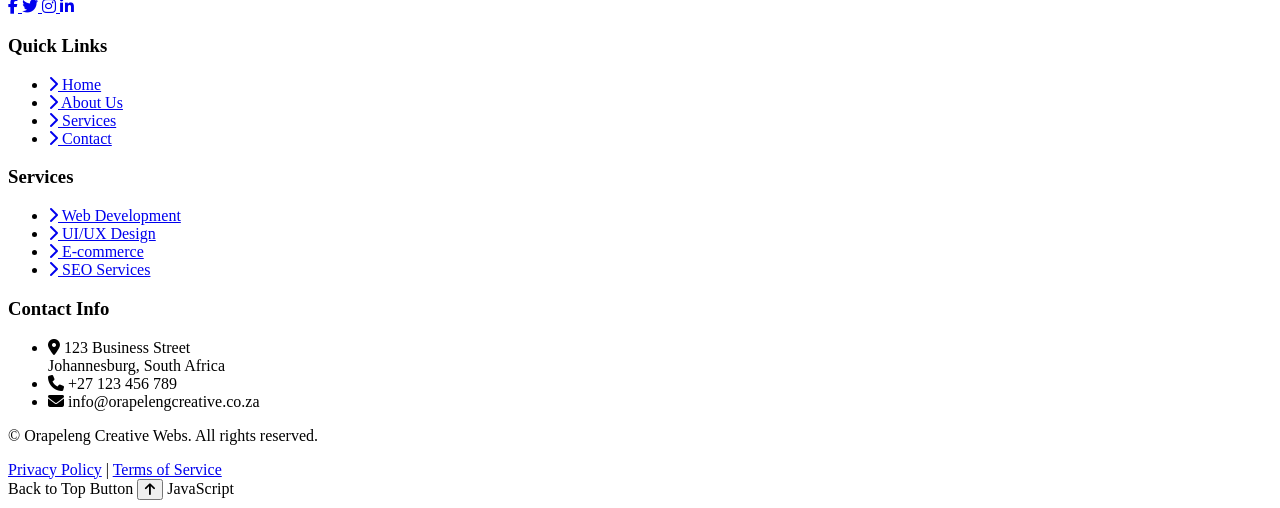
==== commit ad87777e: "Update index.html" ====
--- a/index.html
+++ b/index.html
@@ -3,277 +3,456 @@
 <head>
     <meta charset="UTF-8">
     <meta name="viewport" content="width=device-width, initial-scale=1.0">
-    <title>Orapeleng Creative Webs - Affordable Website Solutions</title>
-    <meta name="description" content="High-quality, custom website development services for individuals, small businesses, and entrepreneurs.">
-    <!-- Stylesheets -->
-    <link rel="stylesheet" href="styles.css">
-    <!-- Google Fonts -->
-    <link href="https://fonts.googleapis.com/css2?family=Inter:wght@300;400;500;600;700&display=swap" rel="stylesheet">
-    <!-- Font Awesome for icons -->
+    <meta name="description" content="Orapeleng Creative Webs - Professional web development services for businesses. We create stunning, responsive websites that drive results.">
+    <meta name="keywords" content="web development, web design, responsive websites, business websites, South Africa">
+    <meta name="author" content="Orapeleng Creative Webs">
+    <title>Orapeleng Creative Webs - Professional Web Development Services</title>
+    
+     Font Awesome Icons 
     <link rel="stylesheet" href="https://cdnjs.cloudflare.com/ajax/libs/font-awesome/6.4.0/css/all.min.css">
+    
+     Google Fonts 
+    <link href="https://fonts.googleapis.com/css2?family=Poppins:wght@300;400;500;600;700&display=swap" rel="stylesheet">
+    
+     CSS 
+    <link rel="stylesheet" href="css/styles.css">
 </head>
 <body>
-    <!-- Navigation -->
-    <header class="header">
-        <div class="container">
-            <div class="header-content">
-                <a href="index.html" class="logo">
-                    Orapeleng <span>Creative Webs</span>
-                </a>
-                <nav class="main-nav">
-                    <ul class="nav-list">
-                        <li><a href="index.html" class="active">Home</a></li>
-                        <li><a href="about.html">About</a></li>
-                        <li><a href="services.html">Services</a></li>
-                        <li><a href="contact.html">Contact</a></li>
-                    </ul>
-                </nav>
-                <div class="nav-buttons">
-                    <a href="contact.html" class="btn btn-outline">
-                        Get Started <i class="fas fa-arrow-right"></i>
-                    </a>
-                    <button class="mobile-menu-btn" id="mobileMenuBtn">
-                        <i class="fas fa-bars"></i>
-                    </button>
-                </div>
-            </div>
-        </div>
-    </header>
-
-    <!-- Mobile Menu -->
-    <div class="mobile-menu" id="mobileMenu">
-        <ul class="mobile-nav-list">
-            <li><a href="index.html">Home</a></li>
-            <li><a href="about.html">About</a></li>
-            <li><a href="services.html">Services</a></li>
-            <li><a href="contact.html">Contact</a></li>
-        </ul>
-    </div>
-
-    <main>
-        <!-- Hero Section -->
-        <section class="hero-section">
-            <div class="container">
-                <div class="hero-content">
-                    <div class="hero-text">
-                        <h1>Affordable Website Solutions</h1>
-                        <p>High-quality, custom website development services for individuals, small businesses, and entrepreneurs.</p>
-                        <div class="hero-buttons">
-                            <a href="contact.html" class="btn btn-primary">
-                                Get Started <i class="fas fa-arrow-right"></i>
-                            </a>
-                            <a href="services.html" class="btn btn-outline">
-                                View Packages
-                            </a>
+     Navigation 
+    <nav class="navbar" id="navbar">
+        <div class="nav-container">
+            <div class="nav-brand">
+                <i class="fas fa-code"></i>
+                <span>Orapeleng Creative Webs</span>
+            </div>
+            
+            <ul class="nav-menu" id="navMenu">
+                <li class="nav-item">
+                    <a href="index.html" class="nav-link active">
+                        <i class="fas fa-home"></i>
+                        <span>Home</span>
+                    </a>
+                </li>
+                <li class="nav-item">
+                    <a href="about.html" class="nav-link">
+                        <i class="fas fa-user"></i>
+                        <span>About</span>
+                    </a>
+                </li>
+                <li class="nav-item">
+                    <a href="services.html" class="nav-link">
+                        <i class="fas fa-briefcase"></i>
+                        <span>Services</span>
+                    </a>
+                </li>
+                <li class="nav-item">
+                    <a href="contact.html" class="nav-link">
+                        <i class="fas fa-envelope"></i>
+                        <span>Contact</span>
+                    </a>
+                </li>
+            </ul>
+            
+            <div class="nav-actions">
+                <button class="theme-toggle" id="themeToggle" aria-label="Toggle theme">
+                    <i class="fas fa-moon"></i>
+                </button>
+                <button class="hamburger" id="hamburger" aria-label="Toggle menu">
+                    <span></span>
+                    <span></span>
+                    <span></span>
+                </button>
+            </div>
+        </div>
+    </nav>
+
+     Hero Section 
+    <section class="hero" id="hero">
+        <canvas id="heroCanvas"></canvas>
+        <div class="hero-content">
+            <div class="hero-text animate-fade-in-up">
+                <h1 class="hero-title">
+                    <span class="highlight">Transform</span> Your Business Online
+                </h1>
+                <p class="hero-subtitle">
+                    We create stunning, responsive websites that drive results and captivate your audience
+                </p>
+                <div class="hero-buttons">
+                    <a href="contact.html" class="btn btn-primary btn-lg">
+                        <span>Get Started</span>
+                        <i class="fas fa-arrow-right"></i>
+                    </a>
+                    <a href="#portfolio" class="btn btn-outline btn-lg">
+                        <span>View Our Work</span>
+                        <i class="fas fa-eye"></i>
+                    </a>
+                </div>
+                <div class="hero-stats">
+                    <div class="stat-item">
+                        <div class="stat-number" data-target="50">0</div>
+                        <div class="stat-label">Projects Completed</div>
+                    </div>
+                    <div class="stat-item">
+                        <div class="stat-number" data-target="40">0</div>
+                        <div class="stat-label">Happy Clients</div>
+                    </div>
+                    <div class="stat-item">
+                        <div class="stat-number" data-target="5">0</div>
+                        <div class="stat-label">Years Experience</div>
+                    </div>
+                </div>
+            </div>
+        </div>
+        <div class="scroll-indicator">
+            <div class="mouse">
+                <div class="wheel"></div>
+            </div>
+            <p>Scroll Down</p>
+        </div>
+    </section>
+
+     Services Section 
+    <section class="services-section" id="services">
+        <div class="container">
+            <div class="section-header animate-on-scroll">
+                <span class="section-tag">What We Offer</span>
+                <h2 class="section-title">Our Services</h2>
+                <p class="section-description">
+                    Comprehensive web solutions tailored to your business needs
+                </p>
+            </div>
+
+            <div class="services-grid">
+                <div class="service-card animate-on-scroll" style="animation-delay: 0.1s;">
+                    <div class="service-icon">
+                        <i class="fas fa-laptop-code"></i>
+                    </div>
+                    <h3 class="service-title">Web Development</h3>
+                    <p class="service-description">
+                        Custom websites built with modern technologies, optimized for performance and user experience.
+                    </p>
+                    <ul class="service-features">
+                        <li><i class="fas fa-check"></i> Responsive Design</li>
+                        <li><i class="fas fa-check"></i> Fast Loading Speed</li>
+                        <li><i class="fas fa-check"></i> SEO Optimized</li>
+                    </ul>
+                    <a href="services.html" class="service-link">
+                        Learn More <i class="fas fa-arrow-right"></i>
+                    </a>
+                </div>
+
+                <div class="service-card animate-on-scroll" style="animation-delay: 0.2s;">
+                    <div class="service-icon">
+                        <i class="fas fa-paint-brush"></i>
+                    </div>
+                    <h3 class="service-title">UI/UX Design</h3>
+                    <p class="service-description">
+                        Beautiful, intuitive interfaces that engage users and enhance their experience on your site.
+                    </p>
+                    <ul class="service-features">
+                        <li><i class="fas fa-check"></i> User-Centered Design</li>
+                        <li><i class="fas fa-check"></i> Modern Aesthetics</li>
+                        <li><i class="fas fa-check"></i> Brand Consistency</li>
+                    </ul>
+                    <a href="services.html" class="service-link">
+                        Learn More <i class="fas fa-arrow-right"></i>
+                    </a>
+                </div>
+
+                <div class="service-card animate-on-scroll" style="animation-delay: 0.3s;">
+                    <div class="service-icon">
+                        <i class="fas fa-shopping-cart"></i>
+                    </div>
+                    <h3 class="service-title">E-commerce Solutions</h3>
+                    <p class="service-description">
+                        Powerful online stores that make it easy for customers to browse and purchase your products.
+                    </p>
+                    <ul class="service-features">
+                        <li><i class="fas fa-check"></i> Secure Payments</li>
+                        <li><i class="fas fa-check"></i> Inventory Management</li>
+                        <li><i class="fas fa-check"></i> Mobile Shopping</li>
+                    </ul>
+                    <a href="services.html" class="service-link">
+                        Learn More <i class="fas fa-arrow-right"></i>
+                    </a>
+                </div>
+
+                <div class="service-card animate-on-scroll" style="animation-delay: 0.4s;">
+                    <div class="service-icon">
+                        <i class="fas fa-mobile-alt"></i>
+                    </div>
+                    <h3 class="service-title">Mobile Optimization</h3>
+                    <p class="service-description">
+                        Ensure your website looks perfect and functions flawlessly on all devices and screen sizes.
+                    </p>
+                    <ul class="service-features">
+                        <li><i class="fas fa-check"></i> Mobile-First Approach</li>
+                        <li><i class="fas fa-check"></i> Touch-Friendly Interface</li>
+                        <li><i class="fas fa-check"></i> Cross-Device Testing</li>
+                    </ul>
+                    <a href="services.html" class="service-link">
+                        Learn More <i class="fas fa-arrow-right"></i>
+                    </a>
+                </div>
+
+                <div class="service-card animate-on-scroll" style="animation-delay: 0.5s;">
+                    <div class="service-icon">
+                        <i class="fas fa-rocket"></i>
+                    </div>
+                    <h3 class="service-title">Website Maintenance</h3>
+                    <p class="service-description">
+                        Keep your website running smoothly with regular updates, backups, and technical support.
+                    </p>
+                    <ul class="service-features">
+                        <li><i class="fas fa-check"></i> Regular Updates</li>
+                        <li><i class="fas fa-check"></i> Security Monitoring</li>
+                        <li><i class="fas fa-check"></i> Technical Support</li>
+                    </ul>
+                    <a href="services.html" class="service-link">
+                        Learn More <i class="fas fa-arrow-right"></i>
+                    </a>
+                </div>
+
+                <div class="service-card animate-on-scroll" style="animation-delay: 0.6s;">
+                    <div class="service-icon">
+                        <i class="fas fa-search"></i>
+                    </div>
+                    <h3 class="service-title">SEO Optimization</h3>
+                    <p class="service-description">
+                        Improve your website's visibility on search engines and attract more organic traffic.
+                    </p>
+                    <ul class="service-features">
+                        <li><i class="fas fa-check"></i> Keyword Research</li>
+                        <li><i class="fas fa-check"></i> On-Page SEO</li>
+                        <li><i class="fas fa-check"></i> Performance Optimization</li>
+                    </ul>
+                    <a href="services.html" class="service-link">
+                        Learn More <i class="fas fa-arrow-right"></i>
+                    </a>
+                </div>
+            </div>
+        </div>
+    </section>
+
+     Portfolio Section 
+    <section class="portfolio-section" id="portfolio">
+        <div class="container">
+            <div class="section-header animate-on-scroll">
+                <span class="section-tag">Our Work</span>
+                <h2 class="section-title">Featured Projects</h2>
+                <p class="section-description">
+                    Check out some of our recent web development projects
+                </p>
+            </div>
+
+            <div class="portfolio-filters animate-on-scroll">
+                <button class="filter-btn active" data-filter="all">All Projects</button>
+                <button class="filter-btn" data-filter="business">Business</button>
+                <button class="filter-btn" data-filter="ecommerce">E-commerce</button>
+                <button class="filter-btn" data-filter="portfolio">Portfolio</button>
+            </div>
+
+            <div class="portfolio-grid" id="portfolioGrid">
+                 Portfolio items will be dynamically added by JavaScript 
+            </div>
+        </div>
+    </section>
+
+     Process Section 
+    <section class="process-section">
+        <div class="container">
+            <div class="section-header animate-on-scroll">
+                <span class="section-tag">How We Work</span>
+                <h2 class="section-title">Our Process</h2>
+                <p class="section-description">
+                    A proven approach to delivering exceptional results
+                </p>
+            </div>
+
+            <div class="process-timeline">
+                <div class="process-step animate-on-scroll" style="animation-delay: 0.1s;">
+                    <div class="step-number">01</div>
+                    <div class="step-content">
+                        <div class="step-icon">
+                            <i class="fas fa-lightbulb"></i>
                         </div>
-                    </div>
-                    <div class="hero-animation">
-                        <canvas id="heroCanvas"></canvas>
-                        <div class="hero-overlay">
-                            <h2>Web Design & Development</h2>
-                            <p>Creating beautiful, functional websites</p>
+                        <h3>Discovery & Planning</h3>
+                        <p>We discuss your goals, target audience, and requirements to create a detailed project plan.</p>
+                    </div>
+                </div>
+
+                <div class="process-step animate-on-scroll" style="animation-delay: 0.2s;">
+                    <div class="step-number">02</div>
+                    <div class="step-content">
+                        <div class="step-icon">
+                            <i class="fas fa-pencil-ruler"></i>
                         </div>
-                    </div>
-                </div>
-            </div>
-        </section>
-
-        <!-- Target Market Section -->
-        <section class="target-market-section">
-            <div class="container">
-                <div class="section-header">
-                    <h2>Who We Serve</h2>
-                    <p>Our web development services are tailored for:</p>
-                </div>
-                <div class="market-cards">
-                    <div class="card">
-                        <h3>Small Businesses</h3>
-                        <p>Establish your online presence and reach more customers</p>
-                    </div>
-                    <div class="card">
-                        <h3>Entrepreneurs</h3>
-                        <p>Showcase your brand and services with a professional website</p>
-                    </div>
-                    <div class="card">
-                        <h3>Individuals</h3>
-                        <p>Create your personal portfolio or blog to share your story</p>
-                    </div>
-                    <div class="card">
-                        <h3>Startups</h3>
-                        <p>Launch your digital platform and attract investors</p>
-                    </div>
-                </div>
-            </div>
-        </section>
-
-        <!-- Services Preview Section -->
-        <section class="services-preview-section">
-            <div class="container">
-                <div class="section-header">
-                    <h2>Our Packages</h2>
-                    <p>Choose the perfect package for your website needs</p>
-                </div>
-                <div class="service-cards">
-                    <div class="service-card">
-                        <div class="service-header">
-                            <h3>Basic Package</h3>
-                            <p>Perfect for your business needs</p>
-                            <div class="price">R 3,500</div>
+                        <h3>Design & Prototype</h3>
+                        <p>Our designers create beautiful mockups and interactive prototypes for your approval.</p>
+                    </div>
+                </div>
+
+                <div class="process-step animate-on-scroll" style="animation-delay: 0.3s;">
+                    <div class="step-number">03</div>
+                    <div class="step-content">
+                        <div class="step-icon">
+                            <i class="fas fa-code"></i>
                         </div>
-                        <div class="service-content">
-                            <ul class="feature-list">
-                                <li><i class="fas fa-check"></i> Custom 5-page website</li>
-                                <li><i class="fas fa-check"></i> Responsive design</li>
-                                <li><i class="fas fa-check"></i> Contact form integration</li>
-                                <li><i class="fas fa-check"></i> 1-week delivery</li>
-                            </ul>
+                        <h3>Development</h3>
+                        <p>We build your website using modern technologies and best practices for optimal performance.</p>
+                    </div>
+                </div>
+
+                <div class="process-step animate-on-scroll" style="animation-delay: 0.4s;">
+                    <div class="step-number">04</div>
+                    <div class="step-content">
+                        <div class="step-icon">
+                            <i class="fas fa-check-circle"></i>
                         </div>
-                        <div class="service-footer">
-                            <a href="contact.html" class="btn btn-primary btn-full">Get Started</a>
-                        </div>
-                    </div>
-                    <div class="service-card popular">
-                        <div class="popular-tag">Popular</div>
-                        <div class="service-header">
-                            <h3>Standard Package</h3>
-                            <p>Perfect for your business needs</p>
-                            <div class="price">R 6,500</div>
-                        </div>
-                        <div class="service-content">
-                            <ul class="feature-list">
-                                <li><i class="fas fa-check"></i> Custom 10-page website</li>
-                                <li><i class="fas fa-check"></i> Responsive design</li>
-                                <li><i class="fas fa-check"></i> Contact form integration</li>
-                                <li><i class="fas fa-check"></i> Social media integration</li>
-                                <li><i class="fas fa-check"></i> 2-week delivery</li>
-                            </ul>
-                        </div>
-                        <div class="service-footer">
-                            <a href="contact.html" class="btn btn-primary btn-full">Get Started</a>
-                        </div>
-                    </div>
-                    <div class="service-card">
-                        <div class="service-header">
-                            <h3>Premium Package</h3>
-                            <p>Perfect for your business needs</p>
-                            <div class="price">R 12,000</div>
-                        </div>
-                        <div class="service-content">
-                            <ul class="feature-list">
-                                <li><i class="fas fa-check"></i> Custom 15-page website</li>
-                                <li><i class="fas fa-check"></i> Responsive design</li>
-                                <li><i class="fas fa-check"></i> E-commerce integration</li>
-                                <li><i class="fas fa-check"></i> Custom design elements</li>
-                                <li><i class="fas fa-check"></i> 3-week delivery</li>
-                            </ul>
-                        </div>
-                        <div class="service-footer">
-                            <a href="contact.html" class="btn btn-primary btn-full">Get Started</a>
-                        </div>
-                    </div>
-                </div>
-                <div class="section-footer">
-                    <a href="services.html" class="btn btn-outline">
-                        View All Services <i class="fas fa-arrow-right"></i>
-                    </a>
-                </div>
-            </div>
-        </section>
-
-        <!-- Portfolio Section -->
-        <section class="portfolio-section">
-            <div class="container">
-                <div class="section-header">
-                    <h2>Our Recent Project</h2>
-                    <p>Take a look at our successful website project</p>
-                </div>
-                <div class="portfolio-grid single-project">
-                    <div class="portfolio-item">
-                        <div class="portfolio-image">
-                            <img src="IMG-20240113-WA0040.jpg" alt="Business Website Project">
-                            <div class="portfolio-overlay">
-                                <div class="portfolio-info">
-                                    <h3>Corporate Business Site</h3>
-                                    <p>Modern website for a consulting firm</p>
-                                    <a href="https://excellent-kb-events.netlify.app/" class="btn btn-sm">View Project</a>
-                                </div>
-                            </div>
-                        </div>
-                    </div>
-                </div>
-            </div>
-        </section>
-
-        <!-- Why Choose Us Section -->
-        <section class="why-choose-section">
-            <div class="container">
-                <div class="section-header">
-                    <h2>Why Choose Us</h2>
-                    <p>We deliver exceptional value through our commitment to quality and service</p>
-                </div>
-                <div class="feature-cards">
-                    <div class="card">
-                        <h3>Affordable Prices</h3>
-                        <p>Quality websites that fit your budget</p>
-                    </div>
-                    <div class="card">
-                        <h3>Custom Designs</h3>
-                        <p>Unique websites tailored to your brand</p>
-                    </div>
-                    <div class="card">
-                        <h3>Fast Delivery</h3>
-                        <p>Quick turnaround without compromising quality</p>
-                    </div>
-                    <div class="card">
-                        <h3>Excellent Support</h3>
-                        <p>Dedicated customer service and ongoing assistance</p>
-                    </div>
-                </div>
-            </div>
-        </section>
-
-        <!-- CTA Section -->
-        <section class="cta-section">
-            <div class="container">
-                <div class="cta-content">
-                    <h2>Ready to Get Started?</h2>
-                    <p>Let's create the perfect website for your business</p>
-                    <div class="cta-buttons">
-                        <a href="contact.html" class="btn btn-secondary">
-                            Contact Us <i class="fas fa-arrow-right"></i>
+                        <h3>Testing & Launch</h3>
+                        <p>Thorough testing ensures everything works perfectly before we launch your new website.</p>
+                    </div>
+                </div>
+            </div>
+        </div>
+    </section>
+
+     Testimonials Section 
+    <section class="testimonials-section">
+        <div class="container">
+            <div class="section-header animate-on-scroll">
+                <span class="section-tag">Client Reviews</span>
+                <h2 class="section-title">What Our Clients Say</h2>
+                <p class="section-description">
+                    Don't just take our word for it - hear from our satisfied clients
+                </p>
+            </div>
+
+            <div class="testimonials-carousel">
+                <button class="carousel-btn prev-btn" id="prevTestimonial" aria-label="Previous testimonial">
+                    <i class="fas fa-chevron-left"></i>
+                </button>
+                <button class="carousel-btn next-btn" id="nextTestimonial" aria-label="Next testimonial">
+                    <i class="fas fa-chevron-right"></i>
+                </button>
+                
+                <div class="testimonials-container" id="testimonialsContainer">
+                     Testimonials will be dynamically added by JavaScript 
+                </div>
+
+                <div class="testimonials-indicators" id="testimonialsIndicators">
+                     Indicators will be dynamically added by JavaScript 
+                </div>
+            </div>
+        </div>
+    </section>
+
+     CTA Section 
+    <section class="cta-section">
+        <div class="container">
+            <div class="cta-content animate-on-scroll">
+                <h2 class="cta-title">Ready to Start Your Project?</h2>
+                <p class="cta-description">
+                    Let's work together to create an amazing website that helps your business grow
+                </p>
+                <div class="cta-buttons">
+                    <a href="contact.html" class="btn btn-primary btn-lg">
+                        <span>Get a Free Quote</span>
+                        <i class="fas fa-paper-plane"></i>
+                    </a>
+                    <a href="tel:+27123456789" class="btn btn-outline-light btn-lg">
+                        <span>Call Us Now</span>
+                        <i class="fas fa-phone"></i>
+                    </a>
+                </div>
+            </div>
+        </div>
+    </section>
+
+     Footer 
+    <footer class="footer">
+        <div class="container">
+            <div class="footer-content">
+                <div class="footer-column">
+                    <div class="footer-brand">
+                        <i class="fas fa-code"></i>
+                        <span>Orapeleng Creative Webs</span>
+                    </div>
+                    <p class="footer-description">
+                        Creating exceptional web experiences that drive business growth and engage audiences.
+                    </p>
+                    <div class="social-links">
+                        <a href="#" class="social-link" aria-label="Facebook">
+                            <i class="fab fa-facebook-f"></i>
                         </a>
-                        <a href="services.html" class="btn btn-outline-light">
-                            View Packages
+                        <a href="#" class="social-link" aria-label="Twitter">
+                            <i class="fab fa-twitter"></i>
                         </a>
-                    </div>
-                </div>
-            </div>
-        </section>
-    </main>
-
-    <!-- Footer -->
-    <footer class="footer">
-        <div class="container">
-            <div class="footer-content">
+                        <a href="#" class="social-link" aria-label="Instagram">
+                            <i class="fab fa-instagram"></i>
+                        </a>
+                        <a href="#" class="social-link" aria-label="LinkedIn">
+                            <i class="fab fa-linkedin-in"></i>
+                        </a>
+                    </div>
+                </div>
+
+                <div class="footer-column">
+                    <h3 class="footer-title">Quick Links</h3>
+                    <ul class="footer-links">
+                        <li><a href="index.html"><i class="fas fa-chevron-right"></i> Home</a></li>
+                        <li><a href="about.html"><i class="fas fa-chevron-right"></i> About Us</a></li>
+                        <li><a href="services.html"><i class="fas fa-chevron-right"></i> Services</a></li>
+                        <li><a href="contact.html"><i class="fas fa-chevron-right"></i> Contact</a></li>
+                    </ul>
+                </div>
+
+                <div class="footer-column">
+                    <h3 class="footer-title">Services</h3>
+                    <ul class="footer-links">
+                        <li><a href="services.html"><i class="fas fa-chevron-right"></i> Web Development</a></li>
+                        <li><a href="services.html"><i class="fas fa-chevron-right"></i> UI/UX Design</a></li>
+                        <li><a href="services.html"><i class="fas fa-chevron-right"></i> E-commerce</a></li>
+                        <li><a href="services.html"><i class="fas fa-chevron-right"></i> SEO Services</a></li>
+                    </ul>
+                </div>
+
+                <div class="footer-column">
+                    <h3 class="footer-title">Contact Info</h3>
+                    <ul class="footer-contact">
+                        <li>
+                            <i class="fas fa-map-marker-alt"></i>
+                            <span>123 Business Street<br>Johannesburg, South Africa</span>
+                        </li>
+                        <li>
+                            <i class="fas fa-phone"></i>
+                            <span>+27 123 456 789</span>
+                        </li>
+                        <li>
+                            <i class="fas fa-envelope"></i>
+                            <span>info@orapelengcreative.co.za</span>
+                        </li>
+                    </ul>
+                </div>
+            </div>
+
+            <div class="footer-bottom">
                 <p>&copy; <span id="currentYear"></span> Orapeleng Creative Webs. All rights reserved.</p>
-                <div class="social-links">
-                    <a href="https://instagram.com/orapelengmadibela?utm_source=qr&igsh=MzNINGNkZWQ4Mg==" aria-label="Instagram">
-                        <i class="fab fa-instagram"></i>
-                    </a>
-                    <a href="https://www.facebook.com/orapeleng.madibela.98" aria-label="Facebook">
-                        <i class="fab fa-facebook-f"></i>
-                    </a>
-                    <a href="https://wa.me/27662343315" aria-label="WhatsApp">
-                        <i class="fab fa-whatsapp"></i>
-                    </a>
+                <div class="footer-bottom-links">
+                    <a href="#">Privacy Policy</a>
+                    <span>|</span>
+                    <a href="#">Terms of Service</a>
                 </div>
             </div>
         </div>
     </footer>
 
-    <!-- Back to top button will be added by JavaScript -->
-
-    <!-- Scripts -->
-    <script src="script.js"></script>
+     Back to Top Button 
+    <button class="back-to-top" id="backToTop" aria-label="Back to top">
+        <i class="fas fa-arrow-up"></i>
+    </button>
+
+     JavaScript 
+    <script src="js/script.js"></script>
 </body>
 </html>
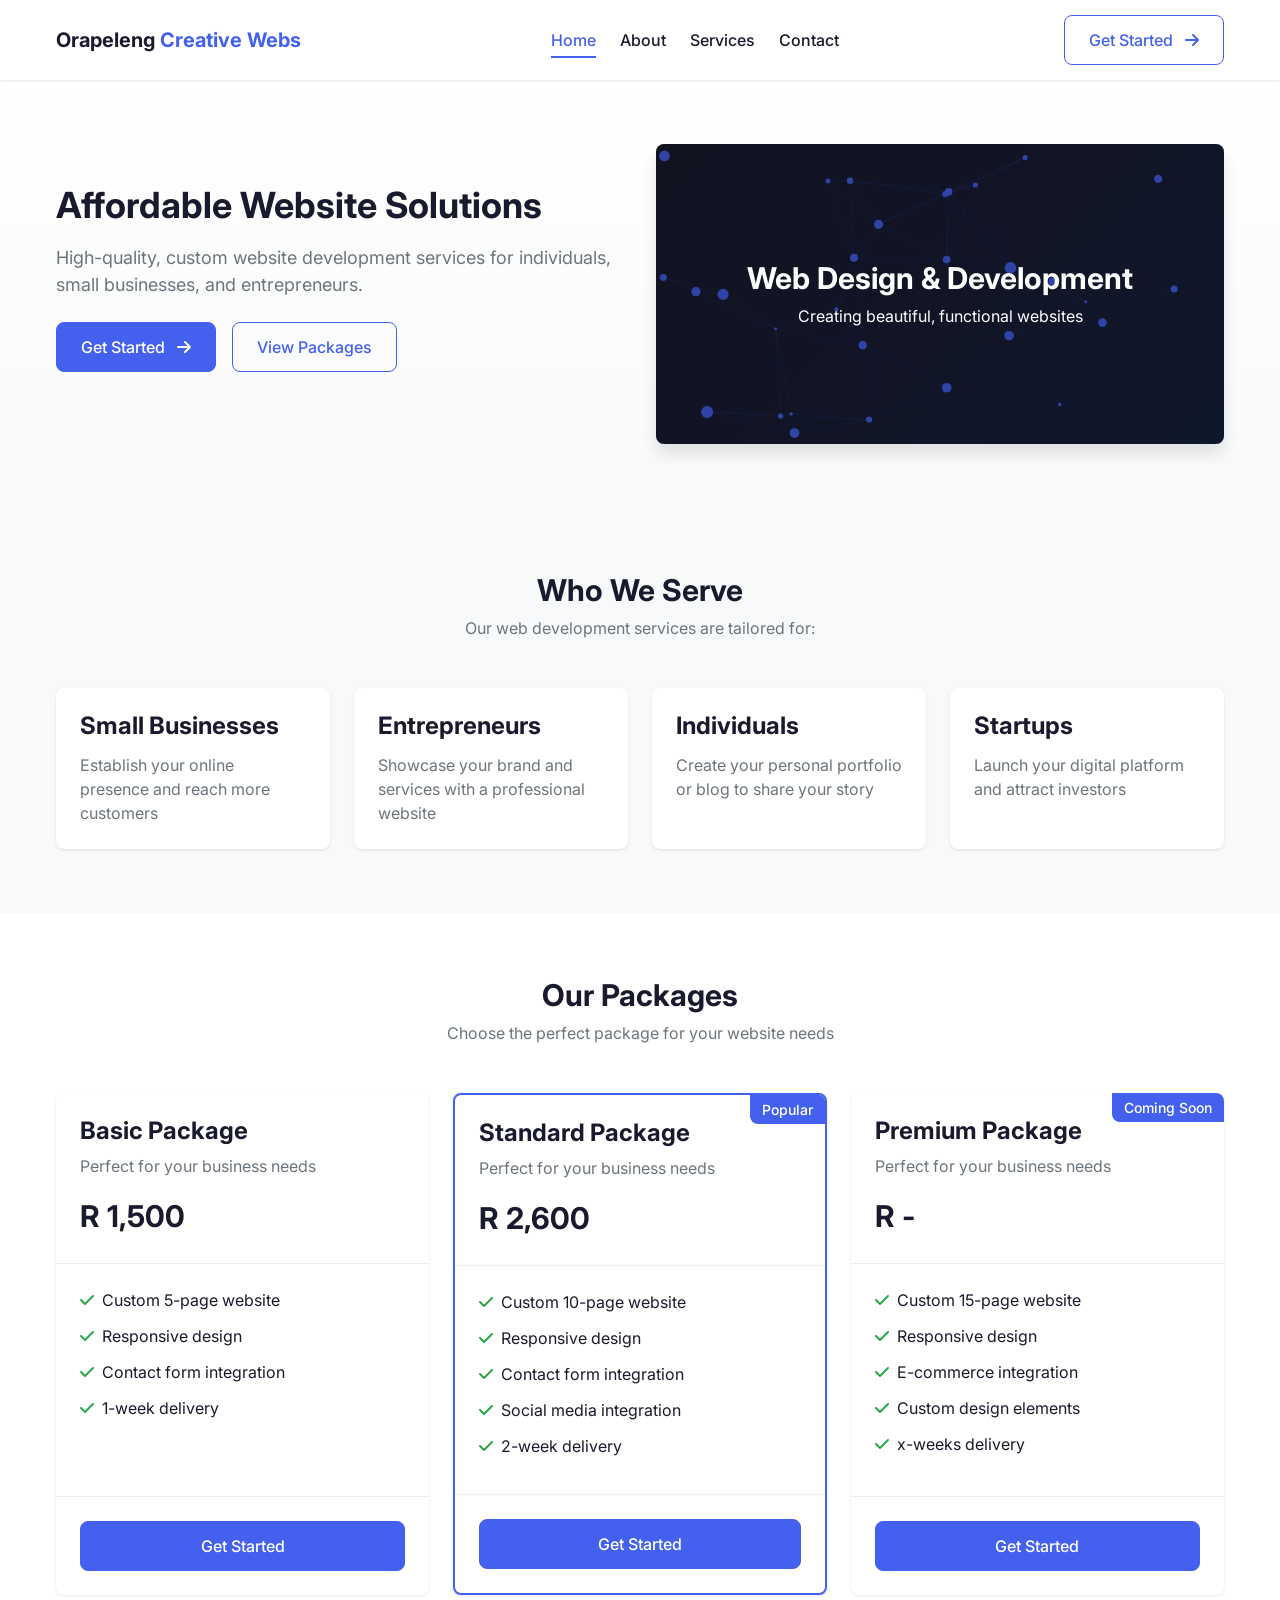
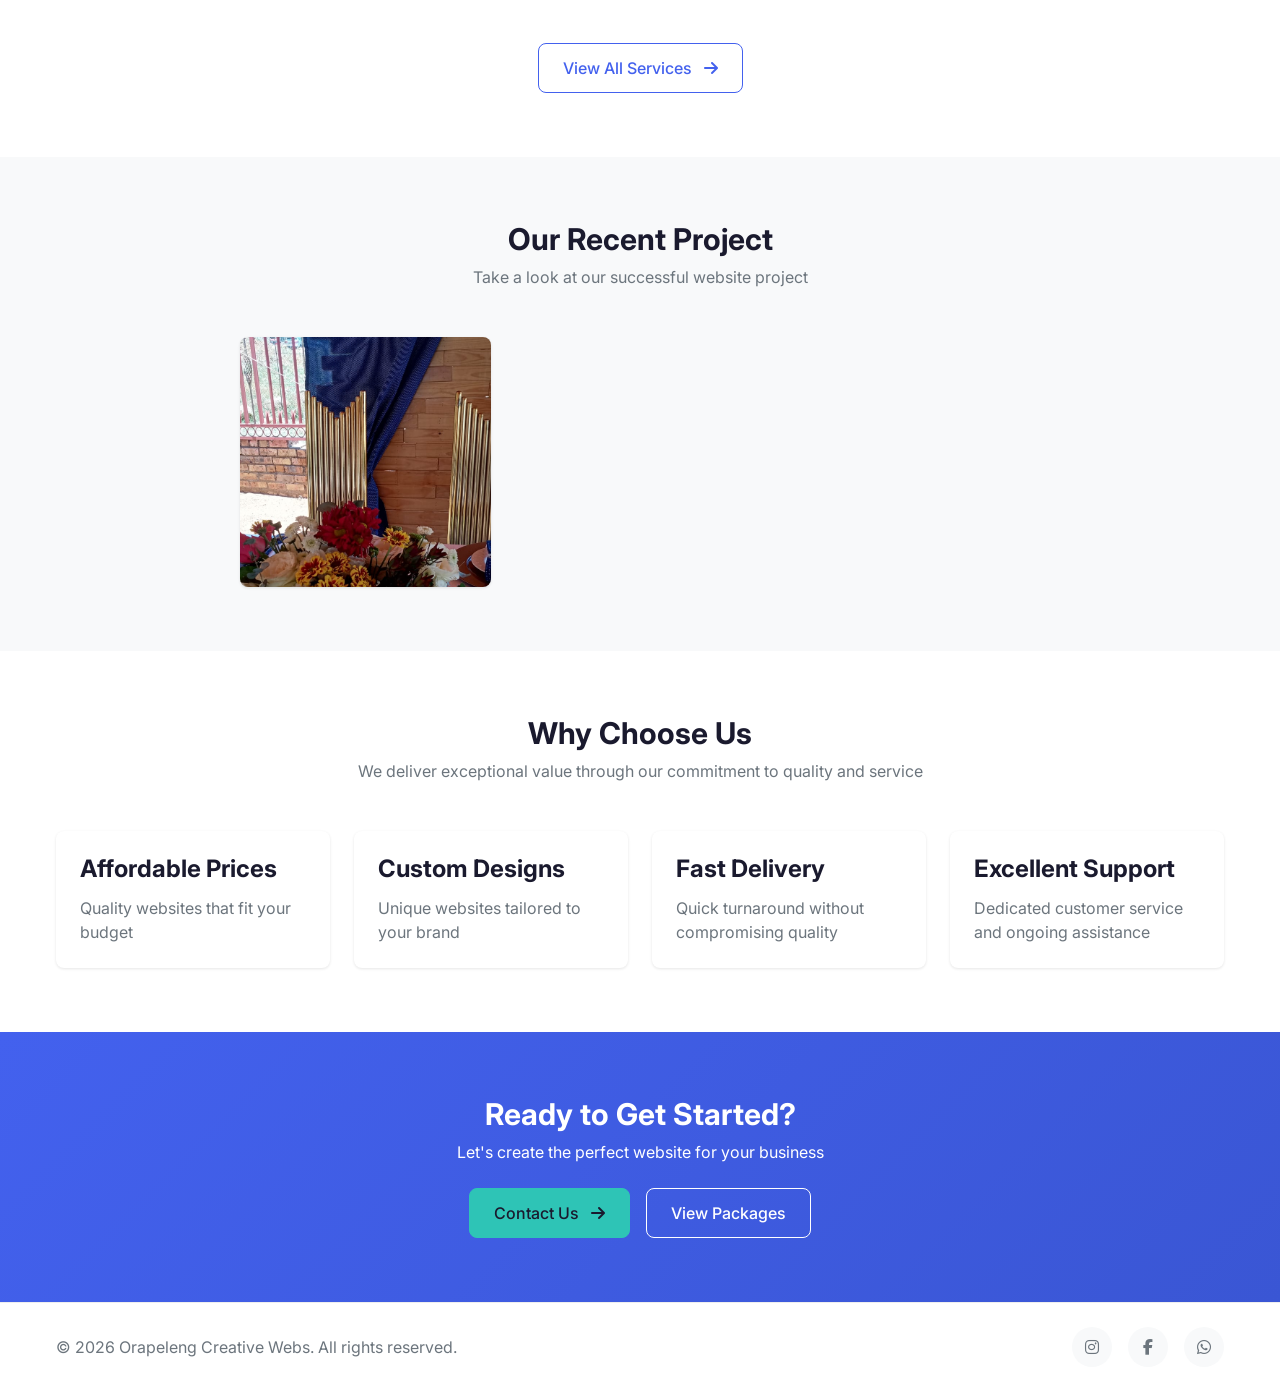
==== commit faaafbb8: "Add files via upload" ====
--- a/index.html
+++ b/index.html
@@ -3,456 +3,279 @@
 <head>
     <meta charset="UTF-8">
     <meta name="viewport" content="width=device-width, initial-scale=1.0">
-    <meta name="description" content="Orapeleng Creative Webs - Professional web development services for businesses. We create stunning, responsive websites that drive results.">
-    <meta name="keywords" content="web development, web design, responsive websites, business websites, South Africa">
-    <meta name="author" content="Orapeleng Creative Webs">
-    <title>Orapeleng Creative Webs - Professional Web Development Services</title>
-    
-     Font Awesome Icons 
+    <title>Orapeleng Creative Webs - Affordable Website Solutions</title>
+    <meta name="description" content="High-quality, custom website development services for individuals, small businesses, and entrepreneurs.">
+    <!-- Stylesheets -->
+    <link rel="stylesheet" href="styles.css">
+    <!-- Google Fonts -->
+    <link href="https://fonts.googleapis.com/css2?family=Inter:wght@300;400;500;600;700&display=swap" rel="stylesheet">
+    <!-- Font Awesome for icons -->
     <link rel="stylesheet" href="https://cdnjs.cloudflare.com/ajax/libs/font-awesome/6.4.0/css/all.min.css">
-    
-     Google Fonts 
-    <link href="https://fonts.googleapis.com/css2?family=Poppins:wght@300;400;500;600;700&display=swap" rel="stylesheet">
-    
-     CSS 
-    <link rel="stylesheet" href="css/styles.css">
 </head>
 <body>
-     Navigation 
-    <nav class="navbar" id="navbar">
-        <div class="nav-container">
-            <div class="nav-brand">
-                <i class="fas fa-code"></i>
-                <span>Orapeleng Creative Webs</span>
+    <!-- Navigation -->
+    <header class="header">
+        <div class="container">
+            <div class="header-content">
+                <a href="index.html" class="logo">
+                    Orapeleng <span>Creative Webs</span>
+                </a>
+                <nav class="main-nav">
+                    <ul class="nav-list">
+                        <li><a href="index.html" class="active">Home</a></li>
+                        <li><a href="about.html">About</a></li>
+                        <li><a href="services.html">Services</a></li>
+                        <li><a href="contact.html">Contact</a></li>
+                    </ul>
+                </nav>
+                <div class="nav-buttons">
+                    <a href="contact.html" class="btn btn-outline">
+                        Get Started <i class="fas fa-arrow-right"></i>
+                    </a>
+                    <button class="mobile-menu-btn" id="mobileMenuBtn">
+                        <i class="fas fa-bars"></i>
+                    </button>
+                </div>
+            </div>
+        </div>
+    </header>
+
+    <!-- Mobile Menu -->
+    <div class="mobile-menu" id="mobileMenu">
+        <ul class="mobile-nav-list">
+            <li><a href="index.html">Home</a></li>
+            <li><a href="about.html">About</a></li>
+            <li><a href="services.html">Services</a></li>
+            <li><a href="contact.html">Contact</a></li>
+        </ul>
+    </div>
+
+    <main>
+        <!-- Hero Section -->
+        <section class="hero-section">
+            <div class="container">
+                <div class="hero-content">
+                    <div class="hero-text">
+                        <h1>Affordable Website Solutions</h1>
+                        <p>High-quality, custom website development services for individuals, small businesses, and entrepreneurs.</p>
+                        <div class="hero-buttons">
+                            <a href="contact.html" class="btn btn-primary">
+                                Get Started <i class="fas fa-arrow-right"></i>
+                            </a>
+                            <a href="services.html" class="btn btn-outline">
+                                View Packages
+                            </a>
+                        </div>
+                    </div>
+                    <div class="hero-animation">
+                        <canvas id="heroCanvas"></canvas>
+                        <div class="hero-overlay">
+                            <h2>Web Design & Development</h2>
+                            <p>Creating beautiful, functional websites</p>
+                        </div>
+                    </div>
+                </div>
+            </div>
+        </section>
+
+        <!-- Target Market Section -->
+        <section class="target-market-section">
+            <div class="container">
+                <div class="section-header">
+                    <h2>Who We Serve</h2>
+                    <p>Our web development services are tailored for:</p>
+                </div>
+                <div class="market-cards">
+                    <div class="card">
+                        <h3>Small Businesses</h3>
+                        <p>Establish your online presence and reach more customers</p>
+                    </div>
+                    <div class="card">
+                        <h3>Entrepreneurs</h3>
+                        <p>Showcase your brand and services with a professional website</p>
+                    </div>
+                    <div class="card">
+                        <h3>Individuals</h3>
+                        <p>Create your personal portfolio or blog to share your story</p>
+                    </div>
+                    <div class="card">
+                        <h3>Startups</h3>
+                        <p>Launch your digital platform and attract investors</p>
+                    </div>
+                </div>
+            </div>
+        </section>
+
+        <!-- Services Preview Section -->
+        <section class="services-preview-section">
+            <div class="container">
+                <div class="section-header">
+                    <h2>Our Packages</h2>
+                    <p>Choose the perfect package for your website needs</p>
+                </div>
+                <div class="service-cards">
+                    <div class="service-card">
+                        <div class="service-header">
+                            <h3>Basic Package</h3>
+                            <p>Perfect for your business needs</p>
+                            <div class="price">R 1,500</div>
+                        </div>
+                        <div class="service-content">
+                            <ul class="feature-list">
+                                <li><i class="fas fa-check"></i> Custom 5-page website</li>
+                                <li><i class="fas fa-check"></i> Responsive design</li>
+                                <li><i class="fas fa-check"></i> Contact form integration</li>
+                                <li><i class="fas fa-check"></i> 1-week delivery</li>
+                            </ul>
+                        </div>
+                        <div class="service-footer">
+                            <a href="contact.html" class="btn btn-primary btn-full">Get Started</a>
+                        </div>
+                    </div>
+                    <div class="service-card popular">
+                        <div class="popular-tag">Popular</div>
+                        <div class="service-header">
+                            <h3>Standard Package</h3>
+                            <p>Perfect for your business needs</p>
+                            <div class="price">R 2,600</div>
+                        </div>
+                        <div class="service-content">
+                            <ul class="feature-list">
+                                <li><i class="fas fa-check"></i> Custom 10-page website</li>
+                                <li><i class="fas fa-check"></i> Responsive design</li>
+                                <li><i class="fas fa-check"></i> Contact form integration</li>
+                                <li><i class="fas fa-check"></i> Social media integration</li>
+                                <li><i class="fas fa-check"></i> 2-week delivery</li>
+                            </ul>
+                        </div>
+                        <div class="service-footer">
+                            <a href="contact.html" class="btn btn-primary btn-full">Get Started</a>
+                        </div>
+                    </div>
+                    <div class="service-card">
+                        <div class="popular-tag">Coming Soon</div>
+                        <div class="service-header">
+                            <h3>Premium Package</h3>
+                            <p>Perfect for your business needs</p>
+                            <div class="price">R -</div>
+                        </div>
+                        <div class="service-content">
+                            <ul class="feature-list">
+                                <li><i class="fas fa-check"></i> Custom 15-page website</li>
+                                <li><i class="fas fa-check"></i> Responsive design</li>
+                                <li><i class="fas fa-check"></i> E-commerce integration</li>
+                                <li><i class="fas fa-check"></i> Custom design elements</li>
+                                <li><i class="fas fa-check"></i> x-weeks delivery</li>
+                            </ul>
+                        </div>
+                        <div class="service-footer">
+                            <a href="contact.html" class="btn btn-primary btn-full">Get Started</a>
+                        </div>
+                    </div>
+                </div>
+                <div class="section-footer">
+                    <a href="services.html" class="btn btn-outline">
+                        View All Services <i class="fas fa-arrow-right"></i>
+                    </a>
+                </div>
+            </div>
+        </section>
+
+        <!-- Portfolio Section -->
+        <section class="portfolio-section">
+            <div class="container">
+                <div class="section-header">
+                    <h2>Our Recent Project</h2>
+                    <p>Take a look at our successful website project</p>
+                </div>
+                <div class="portfolio-grid single-project">
+                    <div class="portfolio-item">
+                        <div class="portfolio-image">
+                            <img src="IMG-20240113-WA0040.jpg" alt="Business Website Project">
+                            <div class="portfolio-overlay">
+                                <div class="portfolio-info">
+                                    <h3>Corporate Business Site</h3>
+                                    <p>Modern website for a consulting firm</p>
+                                    <a href="https://excellent-kb-events.netlify.app/" class="btn btn-sm">View Project</a>
+                                </div>
+                            </div>
+                        </div>
+                    </div>
+                </div>
             </div>
             
-            <ul class="nav-menu" id="navMenu">
-                <li class="nav-item">
-                    <a href="index.html" class="nav-link active">
-                        <i class="fas fa-home"></i>
-                        <span>Home</span>
-                    </a>
-                </li>
-                <li class="nav-item">
-                    <a href="about.html" class="nav-link">
-                        <i class="fas fa-user"></i>
-                        <span>About</span>
-                    </a>
-                </li>
-                <li class="nav-item">
-                    <a href="services.html" class="nav-link">
-                        <i class="fas fa-briefcase"></i>
-                        <span>Services</span>
-                    </a>
-                </li>
-                <li class="nav-item">
-                    <a href="contact.html" class="nav-link">
-                        <i class="fas fa-envelope"></i>
-                        <span>Contact</span>
-                    </a>
-                </li>
-            </ul>
-            
-            <div class="nav-actions">
-                <button class="theme-toggle" id="themeToggle" aria-label="Toggle theme">
-                    <i class="fas fa-moon"></i>
-                </button>
-                <button class="hamburger" id="hamburger" aria-label="Toggle menu">
-                    <span></span>
-                    <span></span>
-                    <span></span>
-                </button>
-            </div>
-        </div>
-    </nav>
-
-     Hero Section 
-    <section class="hero" id="hero">
-        <canvas id="heroCanvas"></canvas>
-        <div class="hero-content">
-            <div class="hero-text animate-fade-in-up">
-                <h1 class="hero-title">
-                    <span class="highlight">Transform</span> Your Business Online
-                </h1>
-                <p class="hero-subtitle">
-                    We create stunning, responsive websites that drive results and captivate your audience
-                </p>
-                <div class="hero-buttons">
-                    <a href="contact.html" class="btn btn-primary btn-lg">
-                        <span>Get Started</span>
-                        <i class="fas fa-arrow-right"></i>
-                    </a>
-                    <a href="#portfolio" class="btn btn-outline btn-lg">
-                        <span>View Our Work</span>
-                        <i class="fas fa-eye"></i>
-                    </a>
-                </div>
-                <div class="hero-stats">
-                    <div class="stat-item">
-                        <div class="stat-number" data-target="50">0</div>
-                        <div class="stat-label">Projects Completed</div>
-                    </div>
-                    <div class="stat-item">
-                        <div class="stat-number" data-target="40">0</div>
-                        <div class="stat-label">Happy Clients</div>
-                    </div>
-                    <div class="stat-item">
-                        <div class="stat-number" data-target="5">0</div>
-                        <div class="stat-label">Years Experience</div>
-                    </div>
-                </div>
-            </div>
-        </div>
-        <div class="scroll-indicator">
-            <div class="mouse">
-                <div class="wheel"></div>
-            </div>
-            <p>Scroll Down</p>
-        </div>
-    </section>
-
-     Services Section 
-    <section class="services-section" id="services">
-        <div class="container">
-            <div class="section-header animate-on-scroll">
-                <span class="section-tag">What We Offer</span>
-                <h2 class="section-title">Our Services</h2>
-                <p class="section-description">
-                    Comprehensive web solutions tailored to your business needs
-                </p>
-            </div>
-
-            <div class="services-grid">
-                <div class="service-card animate-on-scroll" style="animation-delay: 0.1s;">
-                    <div class="service-icon">
-                        <i class="fas fa-laptop-code"></i>
-                    </div>
-                    <h3 class="service-title">Web Development</h3>
-                    <p class="service-description">
-                        Custom websites built with modern technologies, optimized for performance and user experience.
-                    </p>
-                    <ul class="service-features">
-                        <li><i class="fas fa-check"></i> Responsive Design</li>
-                        <li><i class="fas fa-check"></i> Fast Loading Speed</li>
-                        <li><i class="fas fa-check"></i> SEO Optimized</li>
-                    </ul>
-                    <a href="services.html" class="service-link">
-                        Learn More <i class="fas fa-arrow-right"></i>
-                    </a>
-                </div>
-
-                <div class="service-card animate-on-scroll" style="animation-delay: 0.2s;">
-                    <div class="service-icon">
-                        <i class="fas fa-paint-brush"></i>
-                    </div>
-                    <h3 class="service-title">UI/UX Design</h3>
-                    <p class="service-description">
-                        Beautiful, intuitive interfaces that engage users and enhance their experience on your site.
-                    </p>
-                    <ul class="service-features">
-                        <li><i class="fas fa-check"></i> User-Centered Design</li>
-                        <li><i class="fas fa-check"></i> Modern Aesthetics</li>
-                        <li><i class="fas fa-check"></i> Brand Consistency</li>
-                    </ul>
-                    <a href="services.html" class="service-link">
-                        Learn More <i class="fas fa-arrow-right"></i>
-                    </a>
-                </div>
-
-                <div class="service-card animate-on-scroll" style="animation-delay: 0.3s;">
-                    <div class="service-icon">
-                        <i class="fas fa-shopping-cart"></i>
-                    </div>
-                    <h3 class="service-title">E-commerce Solutions</h3>
-                    <p class="service-description">
-                        Powerful online stores that make it easy for customers to browse and purchase your products.
-                    </p>
-                    <ul class="service-features">
-                        <li><i class="fas fa-check"></i> Secure Payments</li>
-                        <li><i class="fas fa-check"></i> Inventory Management</li>
-                        <li><i class="fas fa-check"></i> Mobile Shopping</li>
-                    </ul>
-                    <a href="services.html" class="service-link">
-                        Learn More <i class="fas fa-arrow-right"></i>
-                    </a>
-                </div>
-
-                <div class="service-card animate-on-scroll" style="animation-delay: 0.4s;">
-                    <div class="service-icon">
-                        <i class="fas fa-mobile-alt"></i>
-                    </div>
-                    <h3 class="service-title">Mobile Optimization</h3>
-                    <p class="service-description">
-                        Ensure your website looks perfect and functions flawlessly on all devices and screen sizes.
-                    </p>
-                    <ul class="service-features">
-                        <li><i class="fas fa-check"></i> Mobile-First Approach</li>
-                        <li><i class="fas fa-check"></i> Touch-Friendly Interface</li>
-                        <li><i class="fas fa-check"></i> Cross-Device Testing</li>
-                    </ul>
-                    <a href="services.html" class="service-link">
-                        Learn More <i class="fas fa-arrow-right"></i>
-                    </a>
-                </div>
-
-                <div class="service-card animate-on-scroll" style="animation-delay: 0.5s;">
-                    <div class="service-icon">
-                        <i class="fas fa-rocket"></i>
-                    </div>
-                    <h3 class="service-title">Website Maintenance</h3>
-                    <p class="service-description">
-                        Keep your website running smoothly with regular updates, backups, and technical support.
-                    </p>
-                    <ul class="service-features">
-                        <li><i class="fas fa-check"></i> Regular Updates</li>
-                        <li><i class="fas fa-check"></i> Security Monitoring</li>
-                        <li><i class="fas fa-check"></i> Technical Support</li>
-                    </ul>
-                    <a href="services.html" class="service-link">
-                        Learn More <i class="fas fa-arrow-right"></i>
-                    </a>
-                </div>
-
-                <div class="service-card animate-on-scroll" style="animation-delay: 0.6s;">
-                    <div class="service-icon">
-                        <i class="fas fa-search"></i>
-                    </div>
-                    <h3 class="service-title">SEO Optimization</h3>
-                    <p class="service-description">
-                        Improve your website's visibility on search engines and attract more organic traffic.
-                    </p>
-                    <ul class="service-features">
-                        <li><i class="fas fa-check"></i> Keyword Research</li>
-                        <li><i class="fas fa-check"></i> On-Page SEO</li>
-                        <li><i class="fas fa-check"></i> Performance Optimization</li>
-                    </ul>
-                    <a href="services.html" class="service-link">
-                        Learn More <i class="fas fa-arrow-right"></i>
-                    </a>
-                </div>
-            </div>
-        </div>
-    </section>
-
-     Portfolio Section 
-    <section class="portfolio-section" id="portfolio">
-        <div class="container">
-            <div class="section-header animate-on-scroll">
-                <span class="section-tag">Our Work</span>
-                <h2 class="section-title">Featured Projects</h2>
-                <p class="section-description">
-                    Check out some of our recent web development projects
-                </p>
-            </div>
-
-            <div class="portfolio-filters animate-on-scroll">
-                <button class="filter-btn active" data-filter="all">All Projects</button>
-                <button class="filter-btn" data-filter="business">Business</button>
-                <button class="filter-btn" data-filter="ecommerce">E-commerce</button>
-                <button class="filter-btn" data-filter="portfolio">Portfolio</button>
-            </div>
-
-            <div class="portfolio-grid" id="portfolioGrid">
-                 Portfolio items will be dynamically added by JavaScript 
-            </div>
-        </div>
-    </section>
-
-     Process Section 
-    <section class="process-section">
-        <div class="container">
-            <div class="section-header animate-on-scroll">
-                <span class="section-tag">How We Work</span>
-                <h2 class="section-title">Our Process</h2>
-                <p class="section-description">
-                    A proven approach to delivering exceptional results
-                </p>
-            </div>
-
-            <div class="process-timeline">
-                <div class="process-step animate-on-scroll" style="animation-delay: 0.1s;">
-                    <div class="step-number">01</div>
-                    <div class="step-content">
-                        <div class="step-icon">
-                            <i class="fas fa-lightbulb"></i>
-                        </div>
-                        <h3>Discovery & Planning</h3>
-                        <p>We discuss your goals, target audience, and requirements to create a detailed project plan.</p>
-                    </div>
-                </div>
-
-                <div class="process-step animate-on-scroll" style="animation-delay: 0.2s;">
-                    <div class="step-number">02</div>
-                    <div class="step-content">
-                        <div class="step-icon">
-                            <i class="fas fa-pencil-ruler"></i>
-                        </div>
-                        <h3>Design & Prototype</h3>
-                        <p>Our designers create beautiful mockups and interactive prototypes for your approval.</p>
-                    </div>
-                </div>
-
-                <div class="process-step animate-on-scroll" style="animation-delay: 0.3s;">
-                    <div class="step-number">03</div>
-                    <div class="step-content">
-                        <div class="step-icon">
-                            <i class="fas fa-code"></i>
-                        </div>
-                        <h3>Development</h3>
-                        <p>We build your website using modern technologies and best practices for optimal performance.</p>
-                    </div>
-                </div>
-
-                <div class="process-step animate-on-scroll" style="animation-delay: 0.4s;">
-                    <div class="step-number">04</div>
-                    <div class="step-content">
-                        <div class="step-icon">
-                            <i class="fas fa-check-circle"></i>
-                        </div>
-                        <h3>Testing & Launch</h3>
-                        <p>Thorough testing ensures everything works perfectly before we launch your new website.</p>
-                    </div>
-                </div>
-            </div>
-        </div>
-    </section>
-
-     Testimonials Section 
-    <section class="testimonials-section">
-        <div class="container">
-            <div class="section-header animate-on-scroll">
-                <span class="section-tag">Client Reviews</span>
-                <h2 class="section-title">What Our Clients Say</h2>
-                <p class="section-description">
-                    Don't just take our word for it - hear from our satisfied clients
-                </p>
-            </div>
-
-            <div class="testimonials-carousel">
-                <button class="carousel-btn prev-btn" id="prevTestimonial" aria-label="Previous testimonial">
-                    <i class="fas fa-chevron-left"></i>
-                </button>
-                <button class="carousel-btn next-btn" id="nextTestimonial" aria-label="Next testimonial">
-                    <i class="fas fa-chevron-right"></i>
-                </button>
-                
-                <div class="testimonials-container" id="testimonialsContainer">
-                     Testimonials will be dynamically added by JavaScript 
-                </div>
-
-                <div class="testimonials-indicators" id="testimonialsIndicators">
-                     Indicators will be dynamically added by JavaScript 
-                </div>
-            </div>
-        </div>
-    </section>
-
-     CTA Section 
-    <section class="cta-section">
-        <div class="container">
-            <div class="cta-content animate-on-scroll">
-                <h2 class="cta-title">Ready to Start Your Project?</h2>
-                <p class="cta-description">
-                    Let's work together to create an amazing website that helps your business grow
-                </p>
-                <div class="cta-buttons">
-                    <a href="contact.html" class="btn btn-primary btn-lg">
-                        <span>Get a Free Quote</span>
-                        <i class="fas fa-paper-plane"></i>
-                    </a>
-                    <a href="tel:+27123456789" class="btn btn-outline-light btn-lg">
-                        <span>Call Us Now</span>
-                        <i class="fas fa-phone"></i>
-                    </a>
-                </div>
-            </div>
-        </div>
-    </section>
-
-     Footer 
+        </section>
+
+        <!-- Why Choose Us Section -->
+        <section class="why-choose-section">
+            <div class="container">
+                <div class="section-header">
+                    <h2>Why Choose Us</h2>
+                    <p>We deliver exceptional value through our commitment to quality and service</p>
+                </div>
+                <div class="feature-cards">
+                    <div class="card">
+                        <h3>Affordable Prices</h3>
+                        <p>Quality websites that fit your budget</p>
+                    </div>
+                    <div class="card">
+                        <h3>Custom Designs</h3>
+                        <p>Unique websites tailored to your brand</p>
+                    </div>
+                    <div class="card">
+                        <h3>Fast Delivery</h3>
+                        <p>Quick turnaround without compromising quality</p>
+                    </div>
+                    <div class="card">
+                        <h3>Excellent Support</h3>
+                        <p>Dedicated customer service and ongoing assistance</p>
+                    </div>
+                </div>
+            </div>
+        </section>
+
+        <!-- CTA Section -->
+        <section class="cta-section">
+            <div class="container">
+                <div class="cta-content">
+                    <h2>Ready to Get Started?</h2>
+                    <p>Let's create the perfect website for your business</p>
+                    <div class="cta-buttons">
+                        <a href="contact.html" class="btn btn-secondary">
+                            Contact Us <i class="fas fa-arrow-right"></i>
+                        </a>
+                        <a href="services.html" class="btn btn-outline-light">
+                            View Packages
+                        </a>
+                    </div>
+                </div>
+            </div>
+        </section>
+    </main>
+
+    <!-- Footer -->
     <footer class="footer">
         <div class="container">
             <div class="footer-content">
-                <div class="footer-column">
-                    <div class="footer-brand">
-                        <i class="fas fa-code"></i>
-                        <span>Orapeleng Creative Webs</span>
-                    </div>
-                    <p class="footer-description">
-                        Creating exceptional web experiences that drive business growth and engage audiences.
-                    </p>
-                    <div class="social-links">
-                        <a href="#" class="social-link" aria-label="Facebook">
-                            <i class="fab fa-facebook-f"></i>
-                        </a>
-                        <a href="#" class="social-link" aria-label="Twitter">
-                            <i class="fab fa-twitter"></i>
-                        </a>
-                        <a href="#" class="social-link" aria-label="Instagram">
-                            <i class="fab fa-instagram"></i>
-                        </a>
-                        <a href="#" class="social-link" aria-label="LinkedIn">
-                            <i class="fab fa-linkedin-in"></i>
-                        </a>
-                    </div>
-                </div>
-
-                <div class="footer-column">
-                    <h3 class="footer-title">Quick Links</h3>
-                    <ul class="footer-links">
-                        <li><a href="index.html"><i class="fas fa-chevron-right"></i> Home</a></li>
-                        <li><a href="about.html"><i class="fas fa-chevron-right"></i> About Us</a></li>
-                        <li><a href="services.html"><i class="fas fa-chevron-right"></i> Services</a></li>
-                        <li><a href="contact.html"><i class="fas fa-chevron-right"></i> Contact</a></li>
-                    </ul>
-                </div>
-
-                <div class="footer-column">
-                    <h3 class="footer-title">Services</h3>
-                    <ul class="footer-links">
-                        <li><a href="services.html"><i class="fas fa-chevron-right"></i> Web Development</a></li>
-                        <li><a href="services.html"><i class="fas fa-chevron-right"></i> UI/UX Design</a></li>
-                        <li><a href="services.html"><i class="fas fa-chevron-right"></i> E-commerce</a></li>
-                        <li><a href="services.html"><i class="fas fa-chevron-right"></i> SEO Services</a></li>
-                    </ul>
-                </div>
-
-                <div class="footer-column">
-                    <h3 class="footer-title">Contact Info</h3>
-                    <ul class="footer-contact">
-                        <li>
-                            <i class="fas fa-map-marker-alt"></i>
-                            <span>123 Business Street<br>Johannesburg, South Africa</span>
-                        </li>
-                        <li>
-                            <i class="fas fa-phone"></i>
-                            <span>+27 123 456 789</span>
-                        </li>
-                        <li>
-                            <i class="fas fa-envelope"></i>
-                            <span>info@orapelengcreative.co.za</span>
-                        </li>
-                    </ul>
-                </div>
-            </div>
-
-            <div class="footer-bottom">
                 <p>&copy; <span id="currentYear"></span> Orapeleng Creative Webs. All rights reserved.</p>
-                <div class="footer-bottom-links">
-                    <a href="#">Privacy Policy</a>
-                    <span>|</span>
-                    <a href="#">Terms of Service</a>
+                <div class="social-links">
+                    <a href="https://instagram.com/orapelengmadibela?utm_source=qr&igsh=MzNINGNkZWQ4Mg==" aria-label="Instagram">
+                        <i class="fab fa-instagram"></i>
+                    </a>
+                    <a href="https://www.facebook.com/orapeleng.madibela.98" aria-label="Facebook">
+                        <i class="fab fa-facebook-f"></i>
+                    </a>
+                    <a href="https://wa.me/27662343315" aria-label="WhatsApp">
+                        <i class="fab fa-whatsapp"></i>
+                    </a>
                 </div>
             </div>
         </div>
     </footer>
 
-     Back to Top Button 
-    <button class="back-to-top" id="backToTop" aria-label="Back to top">
-        <i class="fas fa-arrow-up"></i>
-    </button>
-
-     JavaScript 
-    <script src="js/script.js"></script>
+    <!-- Back to top button will be added by JavaScript -->
+
+    <!-- Scripts -->
+    <script src="script.js"></script>
 </body>
-</html>
+</html>
--- a/styles.css
+++ b/styles.css
@@ -0,0 +1,1092 @@
+
+/* ===== Basic Reset ===== */
+* {
+    margin: 0;
+    padding: 0;
+    box-sizing: border-box;
+}
+
+/* ===== Colors ===== */
+:root {
+    /* Main colors */
+    --primary: #4361ee;
+    --primary-dark: #3a56d4;
+    --secondary: #2ec4b6;
+    --secondary-dark: #21a99d;
+    --dark: #1a1a2e;
+    --light: #ffffff;
+    --light-gray: #f8f9fa;
+    --gray: #6c757d;
+    --success: #28a745;
+}
+
+/* ===== Base Styles ===== */
+body {
+    font-family: 'Inter', sans-serif;
+    font-size: 16px;
+    line-height: 1.5;
+    color: #1a1a2e;
+    background-color: #ffffff;
+}
+
+h1, h2, h3, h4, h5, h6 {
+    margin-bottom: 1rem;
+    font-weight: 700;
+    line-height: 1.2;
+}
+
+h1 {
+    font-size: 2.25rem;
+}
+
+h2 {
+    font-size: 1.875rem;
+}
+
+h3 {
+    font-size: 1.5rem;
+}
+
+p {
+    margin-bottom: 1rem;
+}
+
+a {
+    color: #4361ee;
+    text-decoration: none;
+    transition: all 0.3s ease;
+}
+
+a:hover {
+    color: #3a56d4;
+}
+
+ul, ol {
+    margin-bottom: 1rem;
+    padding-left: 2rem;
+}
+
+img {
+    max-width: 100%;
+    height: auto;
+}
+
+/* ===== Layout ===== */
+.container {
+    width: 100%;
+    max-width: 1200px;
+    margin: 0 auto;
+    padding: 0 1rem;
+}
+
+.section-header {
+    text-align: center;
+    margin-bottom: 3rem;
+}
+
+.section-header h2 {
+    margin-bottom: 0.5rem;
+}
+
+.section-header p {
+    color: #6c757d;
+    max-width: 700px;
+    margin-left: auto;
+    margin-right: auto;
+}
+
+.section-footer {
+    text-align: center;
+    margin-top: 3rem;
+}
+
+/* ===== Buttons ===== */
+.btn {
+    display: inline-block;
+    padding: 0.75rem 1.5rem;
+    font-size: 1rem;
+    font-weight: 500;
+    text-align: center;
+    cursor: pointer;
+    border: 1px solid transparent;
+    border-radius: 0.5rem;
+    transition: all 0.3s ease;
+}
+
+.btn i {
+    margin-left: 0.5rem;
+}
+
+.btn-sm {
+    padding: 0.5rem 1rem;
+    font-size: 0.875rem;
+}
+
+.btn-primary {
+    color: #ffffff;
+    background-color: #4361ee;
+    border-color: #4361ee;
+}
+
+.btn-primary:hover {
+    background-color: #3a56d4;
+    border-color: #3a56d4;
+}
+
+.btn-secondary {
+    color: #1a1a2e;
+    background-color: #2ec4b6;
+    border-color: #2ec4b6;
+}
+
+.btn-secondary:hover {
+    background-color: #21a99d;
+    border-color: #21a99d;
+}
+
+.btn-outline {
+    color: #4361ee;
+    background-color: transparent;
+    border-color: #4361ee;
+}
+
+.btn-outline:hover {
+    color: #ffffff;
+    background-color: #4361ee;
+}
+
+.btn-outline-light {
+    color: #ffffff;
+    background-color: transparent;
+    border-color: #ffffff;
+}
+
+.btn-outline-light:hover {
+    color: #1a1a2e;
+    background-color: #ffffff;
+}
+
+.btn-full {
+    width: 100%;
+}
+
+/* ===== Cards ===== */
+.card {
+    background-color: #ffffff;
+    border-radius: 0.5rem;
+    box-shadow: 0 1px 3px rgba(0, 0, 0, 0.1);
+    padding: 1.5rem;
+    transition: all 0.3s ease;
+}
+
+.card:hover {
+    box-shadow: 0 4px 6px rgba(0, 0, 0, 0.1);
+    transform: translateY(-5px);
+}
+
+.card h3 {
+    margin-bottom: 0.75rem;
+}
+
+.card p {
+    color: #6c757d;
+    margin-bottom: 0;
+}
+
+/* ===== Service Cards ===== */
+.service-cards {
+    display: grid;
+    grid-template-columns: 1fr;
+    gap: 1.5rem;
+    margin-bottom: 2rem;
+}
+
+.service-card {
+    background-color: #ffffff;
+    border-radius: 0.5rem;
+    box-shadow: 0 1px 3px rgba(0, 0, 0, 0.1);
+    overflow: hidden;
+    transition: all 0.3s ease;
+    position: relative;
+    display: flex;
+    flex-direction: column;
+}
+
+.service-card:hover {
+    box-shadow: 0 10px 15px rgba(0, 0, 0, 0.1);
+    transform: translateY(-5px);
+}
+
+.service-card.popular {
+    border: 2px solid #4361ee;
+}
+
+.popular-tag {
+    position: absolute;
+    top: 0;
+    right: 0;
+    background-color: #4361ee;
+    color: #ffffff;
+    font-size: 0.875rem;
+    font-weight: 500;
+    padding: 0.25rem 0.75rem;
+    border-bottom-left-radius: 0.5rem;
+}
+
+.service-header {
+    padding: 1.5rem;
+    border-bottom: 1px solid #eee;
+}
+
+.service-header h3 {
+    margin-bottom: 0.5rem;
+}
+
+.service-header p {
+    color: #6c757d;
+    margin-bottom: 1rem;
+}
+
+.service-header .price {
+    font-size: 1.875rem;
+    font-weight: 700;
+}
+
+.service-content {
+    padding: 1.5rem;
+    flex-grow: 1;
+}
+
+.feature-list {
+    list-style: none;
+    padding: 0;
+    margin: 0;
+}
+
+.feature-list li {
+    display: flex;
+    align-items: flex-start;
+    margin-bottom: 0.75rem;
+}
+
+.feature-list li i {
+    color: #28a745;
+    margin-right: 0.5rem;
+    margin-top: 0.25rem;
+}
+
+.examples {
+    margin-top: 1.5rem;
+}
+
+.examples h4 {
+    font-size: 1rem;
+    margin-bottom: 0.5rem;
+}
+
+.examples ul {
+    list-style: disc;
+    padding-left: 1.5rem;
+    color: #6c757d;
+}
+
+.service-footer {
+    padding: 1.5rem;
+    border-top: 1px solid #eee;
+}
+
+/* ===== Portfolio ===== */
+.portfolio-grid {
+    display: grid;
+    grid-template-columns: 1fr;
+    gap: 1.5rem;
+}
+
+.portfolio-grid.single-project {
+    max-width: 800px;
+    margin: 0 auto;
+}
+
+.portfolio-item {
+    border-radius: 0.5rem;
+    overflow: hidden;
+    box-shadow: 0 1px 3px rgba(0, 0, 0, 0.1);
+    transition: all 0.3s ease;
+}
+
+.portfolio-item:hover {
+    transform: scale(1.02);
+    box-shadow: 0 10px 15px rgba(0, 0, 0, 0.1);
+}
+
+.portfolio-image {
+    position: relative; 
+    overflow: hidden;
+    aspect-ratio: 1 / 1; /*16 / 9*/
+}
+
+.portfolio-image img {
+    width: 150%;
+    height: 150%;
+    object-fit: cover;
+    transition: all 0.3s ease;
+}
+
+.portfolio-overlay {
+    position: absolute;
+    top: 0;
+    left: 0;
+    width: 100%;
+    height: 100%;
+    background-color: rgba(26, 26, 46, 0.8);
+    display: flex;
+    align-items: center;
+    justify-content: center;
+    opacity: 0;
+    transition: all 0.3s ease;
+}
+
+.portfolio-info {
+    text-align: center;
+    padding: 1rem;
+    transform: translateY(20px);
+    transition: all 0.3s ease;
+}
+
+.portfolio-info h3 {
+    color: #ffffff;
+    margin-bottom: 0.5rem;
+}
+
+.portfolio-info p {
+    color: #f8f9fa;
+    margin-bottom: 1rem;
+}
+
+.portfolio-item:hover .portfolio-overlay {
+    opacity: 1;
+}
+
+.portfolio-item:hover .portfolio-info {
+    transform: translateY(0);
+}
+
+.portfolio-item:hover .portfolio-image img {
+    transform: scale(1.1);
+}
+
+/* ===== Forms ===== */
+.form-group {
+    margin-bottom: 1rem;
+}
+
+.form-row {
+    display: grid;
+    grid-template-columns: 1fr;
+    gap: 1rem;
+}
+
+label {
+    display: block;
+    margin-bottom: 0.5rem;
+    font-weight: 500;
+}
+
+input, textarea, select {
+    width: 100%;
+    padding: 0.75rem;
+    font-size: 1rem;
+    border: 1px solid #ccc;
+    border-radius: 0.25rem;
+    transition: all 0.3s ease;
+}
+
+input:focus, textarea:focus, select:focus {
+    outline: none;
+    border-color: #4361ee;
+    box-shadow: 0 0 0 3px rgba(67, 97, 238, 0.2);
+}
+
+textarea {
+    resize: vertical;
+}
+
+/* ===== Tabs ===== */
+.tabs {
+    margin-bottom: 2rem;
+}
+
+.tab-buttons {
+    display: flex;
+    border-bottom: 1px solid #eee;
+    margin-bottom: 2rem;
+    overflow-x: auto;
+}
+
+.tab-btn {
+    padding: 0.75rem 1.5rem;
+    background: none;
+    border: none;
+    border-bottom: 2px solid transparent;
+    font-size: 1rem;
+    font-weight: 500;
+    color: #6c757d;
+    cursor: pointer;
+    transition: all 0.3s ease;
+    white-space: nowrap;
+}
+
+.tab-btn:hover {
+    color: #4361ee;
+}
+
+.tab-btn.active {
+    color: #4361ee;
+    border-bottom-color: #4361ee;
+}
+
+.tab-pane {
+    display: none;
+}
+
+.tab-pane.active {
+    display: block;
+}
+
+/* ===== Additional Services ===== */
+.additional-services {
+    display: grid;
+    grid-template-columns: 1fr;
+    gap: 1.5rem;
+}
+
+/* ===== Payment Terms ===== */
+.payment-terms {
+    display: grid;
+    grid-template-columns: 1fr;
+    gap: 1.5rem;
+}
+
+/* ===== Contact Grid ===== */
+.contact-grid {
+    display: grid;
+    grid-template-columns: 1fr;
+    gap: 2rem;
+}
+
+.section-intro {
+    margin-bottom: 1.5rem;
+}
+
+.contact-info {
+    display: grid;
+    gap: 1rem;
+    margin-bottom: 2rem;
+}
+
+.info-card {
+    display: flex;
+    align-items: center;
+    padding: 1rem;
+    background-color: #ffffff;
+    border-radius: 0.5rem;
+    box-shadow: 0 1px 3px rgba(0, 0, 0, 0.1);
+}
+
+.info-icon {
+    width: 40px;
+    height: 40px;
+    border-radius: 50%;
+    background-color: rgba(67, 97, 238, 0.1);
+    display: flex;
+    align-items: center;
+    justify-content: center;
+    margin-right: 1rem;
+}
+
+.info-icon i {
+    color: #4361ee;
+    font-size: 1.125rem;
+}
+
+.info-content h3 {
+    margin-bottom: 0.25rem;
+    font-size: 1rem;
+}
+
+.info-content p {
+    margin-bottom: 0;
+    color: #6c757d;
+}
+
+.business-hours h3 {
+    margin-bottom: 1rem;
+}
+
+.hours-grid {
+    display: grid;
+    grid-template-columns: repeat(2, 1fr);
+    gap: 1rem;
+}
+
+.hours-item .day {
+    font-weight: 500;
+    margin-bottom: 0.25rem;
+}
+
+.hours-item .time {
+    color: #6c757d;
+    margin-bottom: 0;
+}
+
+/* ===== FAQ ===== */
+.faq-container {
+    max-width: 800px;
+    margin: 0 auto;
+}
+
+.faq-item {
+    margin-bottom: 1.5rem;
+    padding-bottom: 1.5rem;
+    border-bottom: 1px solid #eee;
+}
+
+.faq-item:last-child {
+    border-bottom: none;
+    margin-bottom: 0;
+    padding-bottom: 0;
+}
+
+.faq-item h3 {
+    margin-bottom: 0.75rem;
+    font-size: 1.125rem;
+    cursor: pointer;
+}
+
+.faq-item p {
+    color: #6c757d;
+    margin-bottom: 0;
+}
+
+/* ===== Header ===== */
+.header {
+    position: sticky;
+    top: 0;
+    z-index: 100;
+    background-color: #ffffff;
+    box-shadow: 0 1px 3px rgba(0, 0, 0, 0.1);
+}
+
+.header-content {
+    display: flex;
+    align-items: center;
+    justify-content: space-between;
+    height: 80px;
+}
+
+.logo {
+    font-size: 1.25rem;
+    font-weight: 700;
+    color: #1a1a2e;
+}
+
+.logo span {
+    color: #4361ee;
+}
+
+.main-nav {
+    display: none;
+}
+
+.nav-list {
+    display: flex;
+    list-style: none;
+    margin: 0;
+    padding: 0;
+}
+
+.nav-list li {
+    margin-left: 1.5rem;
+}
+
+.nav-list a {
+    color: #1a1a2e;
+    font-weight: 500;
+    padding: 0.5rem 0;
+    position: relative;
+}
+
+.nav-list a:hover, .nav-list a.active {
+    color: #4361ee;
+}
+
+.nav-list a::after {
+    content: '';
+    position: absolute;
+    bottom: 0;
+    left: 0;
+    width: 0;
+    height: 2px;
+    background-color: #4361ee;
+    transition: all 0.3s ease;
+}
+
+.nav-list a:hover::after, .nav-list a.active::after {
+    width: 100%;
+}
+
+.nav-buttons {
+    display: flex;
+    align-items: center;
+}
+
+.mobile-menu-btn {
+    display: flex;
+    align-items: center;
+    justify-content: center;
+    width: 40px;
+    height: 40px;
+    background: none;
+    border: none;
+    font-size: 1.25rem;
+    color: #1a1a2e;
+    cursor: pointer;
+    margin-left: 1rem;
+}
+
+/* ===== Mobile Menu ===== */
+.mobile-menu {
+    position: fixed;
+    top: 80px;
+    left: 0;
+    width: 100%;
+    height: 0;
+    background-color: #ffffff;
+    overflow: hidden;
+    transition: all 0.3s ease;
+    z-index: 99;
+    box-shadow: 0 1px 3px rgba(0, 0, 0, 0.1);
+}
+
+.mobile-menu.active {
+    height: auto;
+}
+
+.mobile-nav-list {
+    list-style: none;
+    padding: 1rem;
+    margin: 0;
+}
+
+.mobile-nav-list li {
+    margin-bottom: 1rem;
+}
+
+.mobile-nav-list a {
+    display: block;
+    padding: 0.5rem 0;
+    color: #1a1a2e;
+    font-weight: 500;
+}
+
+.mobile-nav-list a:hover, .mobile-nav-list a.active {
+    color: #4361ee;
+}
+
+/* ===== Hero Section ===== */
+.hero-section {
+    padding: 4rem 0;
+    background: linear-gradient(to bottom, #ffffff, #f8f9fa);
+}
+
+.hero-content {
+    display: grid;
+    grid-template-columns: 1fr;
+    gap: 2rem;
+    align-items: center;
+}
+
+.hero-text h1 {
+    margin-bottom: 1rem;
+}
+
+.hero-text p {
+    font-size: 1.125rem;
+    color: #6c757d;
+    margin-bottom: 1.5rem;
+}
+
+.hero-buttons {
+    display: flex;
+    flex-wrap: wrap;
+    gap: 1rem;
+    margin-bottom: 2rem;
+}
+
+.hero-animation {
+    position: relative;
+    width: 100%;
+    height: 300px;
+    border-radius: 0.5rem;
+    overflow: hidden;
+    box-shadow: 0 10px 15px rgba(0, 0, 0, 0.1);
+}
+
+#heroCanvas {
+    position: absolute;
+    top: 0;
+    left: 0;
+    width: 100%;
+    height: 100%;
+    background: linear-gradient(135deg, #1a1a2e 0%, #16213e 100%);
+}
+
+.hero-overlay {
+    position: absolute;
+    top: 0;
+    left: 0;
+    width: 100%;
+    height: 100%;
+    display: flex;
+    flex-direction: column;
+    align-items: center;
+    justify-content: center;
+    background-color: rgba(0, 0, 0, 0.3);
+    padding: 1.5rem;
+    text-align: center;
+    color: #ffffff;
+}
+
+.hero-overlay h2 {
+    margin-bottom: 0.5rem;
+}
+
+.hero-overlay p {
+    margin-bottom: 0;
+}
+
+/* ===== Sections ===== */
+.target-market-section,
+.services-preview-section,
+.portfolio-section,
+.why-choose-section,
+.cta-section,
+.story-section,
+.values-section,
+.process-section,
+.packages-section,
+.payment-terms-section,
+.contact-section,
+.faq-section {
+    padding: 4rem 0;
+}
+
+.target-market-section,
+.portfolio-section,
+.values-section,
+.payment-terms-section,
+.faq-section {
+    background-color: #f8f9fa;
+}
+
+.market-cards,
+.feature-cards {
+    display: grid;
+    grid-template-columns: 1fr;
+    gap: 1.5rem;
+}
+
+/* ===== CTA Section ===== */
+.cta-section {
+    background: linear-gradient(135deg, #4361ee 0%, #3a56d4 100%);
+    color: #ffffff;
+}
+
+.cta-content {
+    text-align: center;
+    max-width: 700px;
+    margin: 0 auto;
+}
+
+.cta-content h2 {
+    margin-bottom: 0.5rem;
+}
+
+.cta-content p {
+    margin-bottom: 1.5rem;
+}
+
+.cta-buttons {
+    display: flex;
+    flex-wrap: wrap;
+    justify-content: center;
+    gap: 1rem;
+}
+
+/* ===== Page Header ===== */
+.page-header {
+    padding: 3rem 0;
+    background-color: #f8f9fa;
+    text-align: center;
+}
+
+.page-header h1 {
+    margin-bottom: 0.5rem;
+}
+
+.page-header p {
+    color: #6c757d;
+    max-width: 700px;
+    margin: 0 auto;
+}
+
+/* ===== Story Section ===== */
+.story-content {
+    display: grid;
+    grid-template-columns: 1fr;
+    gap: 2rem;
+    align-items: center;
+}
+
+.gradient-box {
+    position: relative;
+    width: 100%;
+    max-width: 500px;
+    aspect-ratio: 16 / 9;
+    margin: 0 auto;
+    border-radius: 0.5rem;
+    overflow: hidden;
+    background: linear-gradient(90deg, #4361ee, #3a56d4, #4895ef, #4cc9f0);
+    background-size: 300% 300%;
+    animation: gradient 15s ease infinite;
+}
+
+@keyframes gradient {
+    0% { background-position: 0% 50%; }
+    50% { background-position: 100% 50%; }
+    100% { background-position: 0% 50%; }
+}
+
+.gradient-overlay {
+    position: absolute;
+    top: 0;
+    left: 0;
+    width: 100%;
+    height: 100%;
+    display: flex;
+    align-items: center;
+    justify-content: center;
+    color: #ffffff;
+    font-size: 1.25rem;
+    font-weight: 700;
+}
+
+/* ===== Values Section ===== */
+.values-grid {
+    display: grid;
+    grid-template-columns: 1fr;
+    gap: 1.5rem;
+}
+
+.value-card {
+    background-color: #ffffff;
+    border-radius: 0.5rem;
+    box-shadow: 0 1px 3px rgba(0, 0, 0, 0.1);
+    padding: 1.5rem;
+    transition: all 0.3s ease;
+}
+
+.value-card:hover {
+    box-shadow: 0 4px 6px rgba(0, 0, 0, 0.1);
+    transform: translateY(-5px);
+}
+
+/* ===== Process Section ===== */
+.process-steps {
+    display: grid;
+    grid-template-columns: 1fr;
+    gap: 1.5rem;
+}
+
+.process-step {
+    position: relative;
+    background-color: #ffffff;
+    border-radius: 0.5rem;
+    box-shadow: 0 1px 3px rgba(0, 0, 0, 0.1);
+    padding: 1.5rem;
+    padding-top: 2.5rem;
+    text-align: center;
+    transition: all 0.3s ease;
+}
+
+.process-step:hover {
+    box-shadow: 0 4px 6px rgba(0, 0, 0, 0.1);
+    transform: translateY(-5px);
+}
+
+.step-number {
+    position: absolute;
+    top: -20px;
+    left: 50%;
+    transform: translateX(-50%);
+    width: 40px;
+    height: 40px;
+    border-radius: 50%;
+    background-color: #4361ee;
+    color: #ffffff;
+    font-weight: 700;
+    display: flex;
+    align-items: center;
+    justify-content: center;
+}
+
+/* ===== Footer ===== */
+.footer {
+    padding: 1.5rem 0;
+    border-top: 1px solid #eee;
+}
+
+.footer-content {
+    display: flex;
+    flex-direction: column;
+    align-items: center;
+    gap: 1rem;
+}
+
+.footer p {
+    margin-bottom: 0;
+    color: #6c757d;
+}
+
+.social-links {
+    display: flex;
+    gap: 1rem;
+}
+
+.social-links a {
+    display: flex;
+    align-items: center;
+    justify-content: center;
+    width: 40px;
+    height: 40px;
+    border-radius: 50%;
+    background-color: #f8f9fa;
+    color: #6c757d;
+    transition: all 0.3s ease;
+}
+
+.social-links a:hover {
+    background-color: #4361ee;
+    color: #ffffff;
+}
+
+/* ===== Back to Top Button ===== */
+.back-to-top {
+    position: fixed;
+    bottom: 20px;
+    right: 20px;
+    width: 40px;
+    height: 40px;
+    border-radius: 50%;
+    background-color: #4361ee;
+    color: #ffffff;
+    border: none;
+    display: none;
+    align-items: center;
+    justify-content: center;
+    cursor: pointer;
+    z-index: 99;
+    box-shadow: 0 4px 6px rgba(0, 0, 0, 0.1);
+}
+
+/* ===== Form Message ===== */
+.form-message {
+    padding: 15px;
+    margin-top: 20px;
+    border-radius: 0.25rem;
+    font-weight: 500;
+}
+
+.form-message.success {
+    background-color: #d4edda;
+    color: #28a745;
+    border: 1px solid #28a745;
+}
+
+.form-message.error {
+    background-color: #f8d7da;
+    color: #dc3545;
+    border: 1px solid #dc3545;
+}
+
+/* ===== Responsive Styles ===== */
+@media (min-width: 576px) {
+    .form-row {
+        grid-template-columns: repeat(2, 1fr);
+    }
+    
+    .market-cards,
+    .feature-cards {
+        grid-template-columns: repeat(2, 1fr);
+    }
+    
+    .portfolio-grid {
+        grid-template-columns: repeat(2, 1fr);
+    }
+    
+    .values-grid {
+        grid-template-columns: repeat(2, 1fr);
+    }
+}
+
+@media (min-width: 768px) {
+    .main-nav {
+        display: block;
+    }
+    
+    .mobile-menu-btn {
+        display: none;
+    }
+    
+    .service-cards {
+        grid-template-columns: repeat(3, 1fr);
+    }
+    
+    .additional-services,
+    .payment-terms {
+        grid-template-columns: repeat(2, 1fr);
+    }
+    
+    .process-steps {
+        grid-template-columns: repeat(4, 1fr);
+    }
+    
+    .footer-content {
+        flex-direction: row;
+        justify-content: space-between;
+    }
+}
+
+@media (min-width: 992px) {
+    .hero-content,
+    .story-content {
+        grid-template-columns: 1fr 1fr;
+    }
+    
+    .contact-grid {
+        grid-template-columns: 3fr 2fr;
+    }
+    
+    .market-cards,
+    .feature-cards {
+        grid-template-columns: repeat(4, 1fr);
+    }
+    
+    .portfolio-grid {
+        grid-template-columns: repeat(3, 1fr);
+    }
+    
+    .values-grid {
+        grid-template-columns: repeat(3, 1fr);
+    }
+}
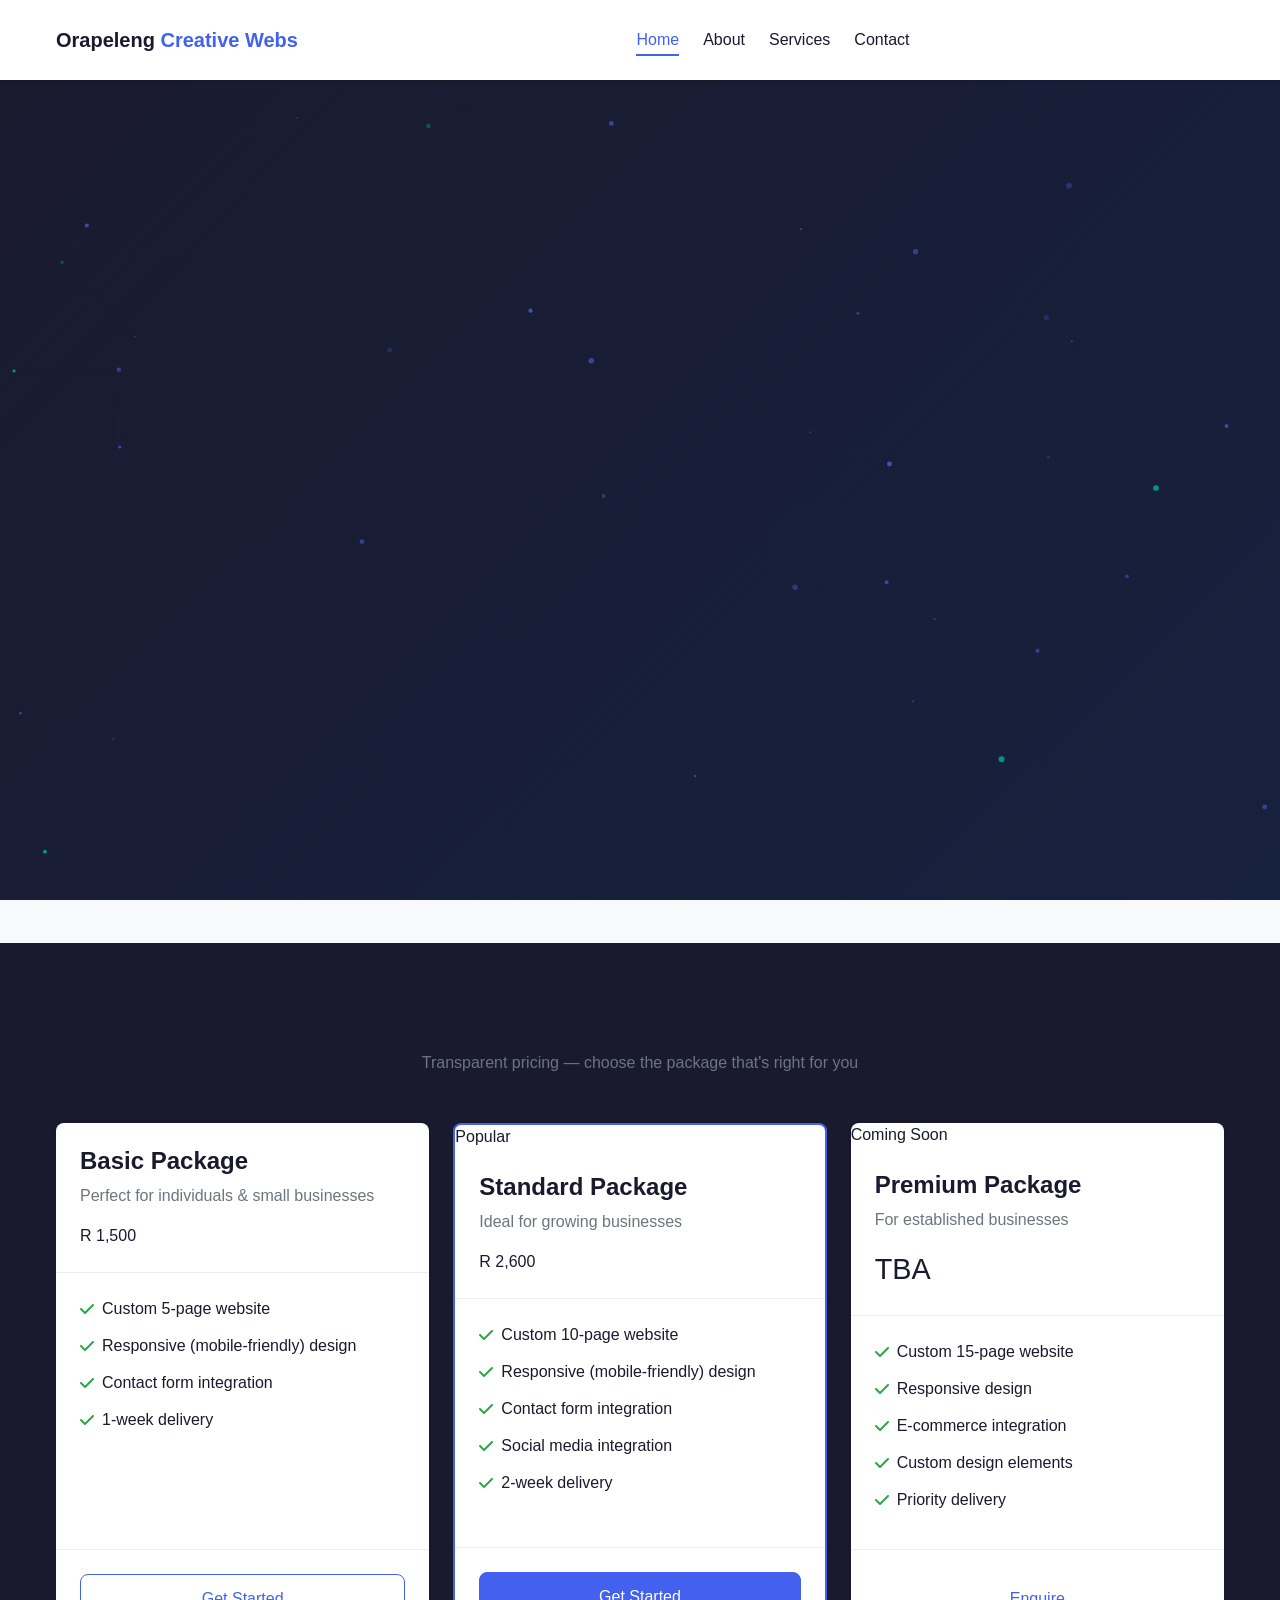
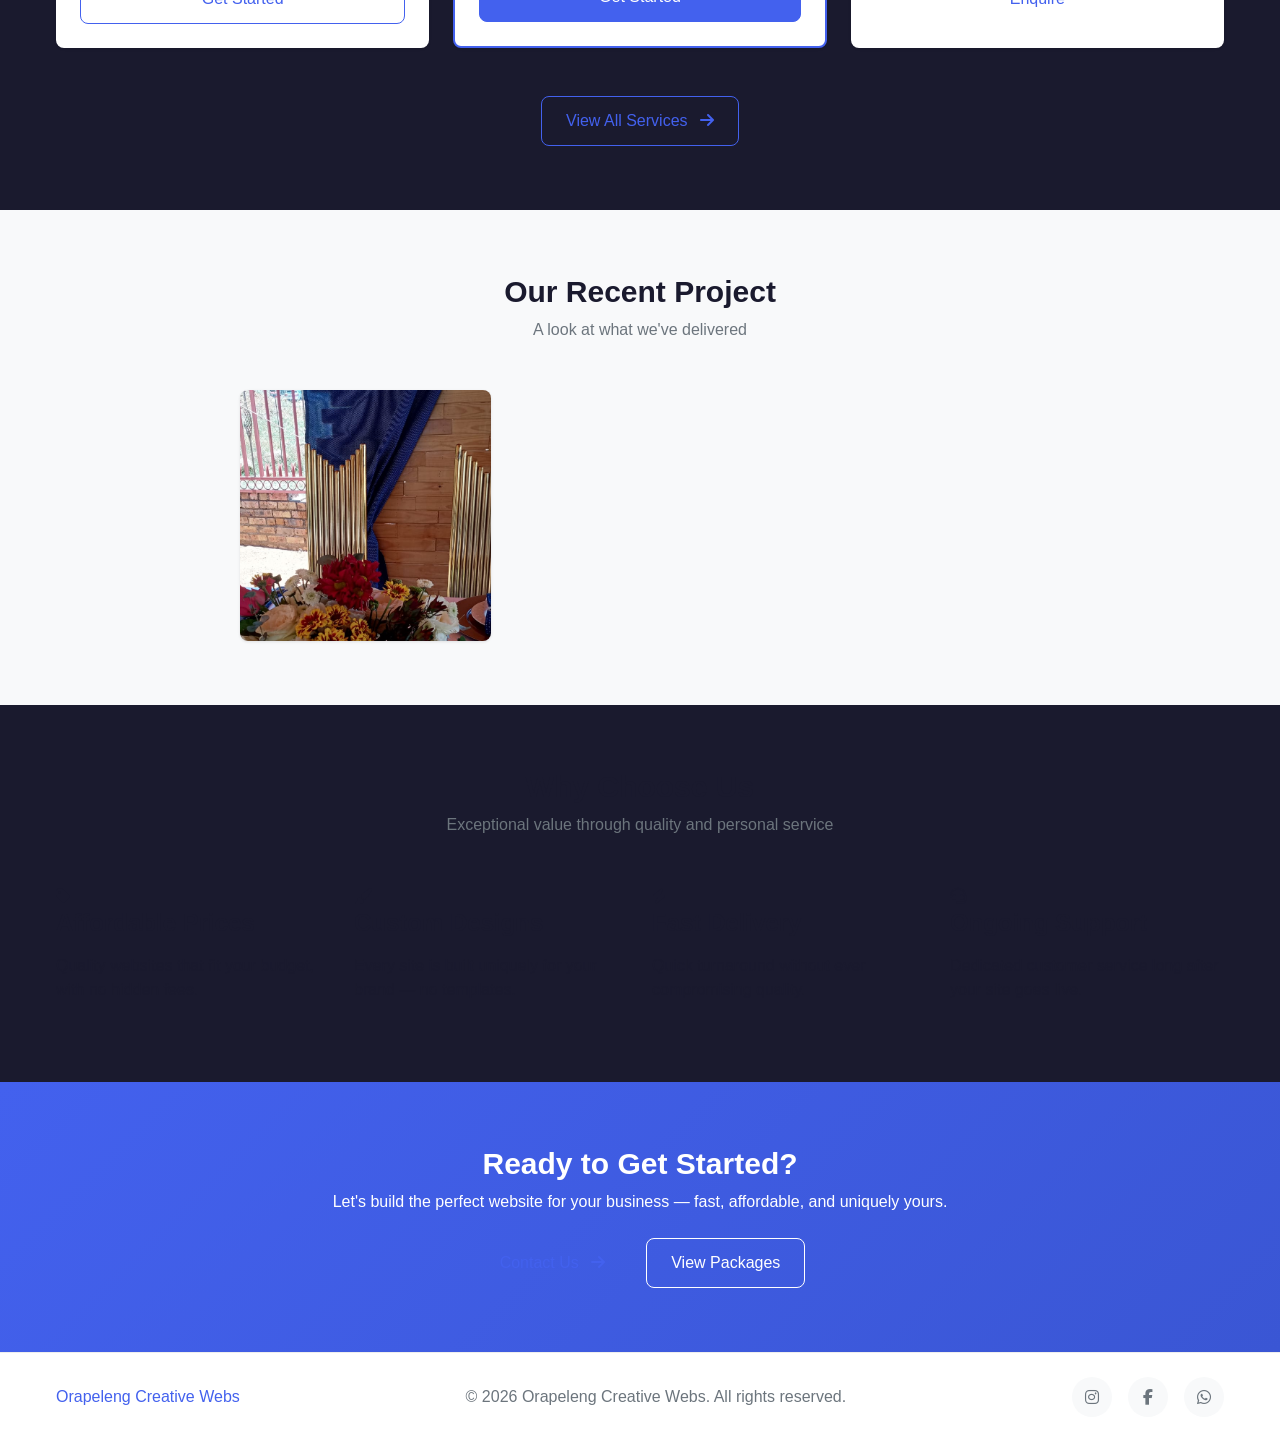
==== commit 6235df89: "Update index.html" ====
--- a/index.html
+++ b/index.html
@@ -4,22 +4,18 @@
     <meta charset="UTF-8">
     <meta name="viewport" content="width=device-width, initial-scale=1.0">
     <title>Orapeleng Creative Webs - Affordable Website Solutions</title>
-    <meta name="description" content="High-quality, custom website development services for individuals, small businesses, and entrepreneurs.">
-    <!-- Stylesheets -->
+    <meta name="description" content="High-quality, custom website development services for individuals, small businesses, and entrepreneurs in South Africa.">
     <link rel="stylesheet" href="styles.css">
-    <!-- Google Fonts -->
-    <link href="https://fonts.googleapis.com/css2?family=Inter:wght@300;400;500;600;700&display=swap" rel="stylesheet">
-    <!-- Font Awesome for icons -->
+    <link href="https://fonts.googleapis.com/css2?family=Syne:wght@600;700;800&family=DM+Sans:wght@300;400;500&display=swap" rel="stylesheet">
     <link rel="stylesheet" href="https://cdnjs.cloudflare.com/ajax/libs/font-awesome/6.4.0/css/all.min.css">
 </head>
 <body>
-    <!-- Navigation -->
-    <header class="header">
+
+    <!-- Header -->
+    <header class="header" id="mainHeader">
         <div class="container">
             <div class="header-content">
-                <a href="index.html" class="logo">
-                    Orapeleng <span>Creative Webs</span>
-                </a>
+                <a href="index.html" class="logo">Orapeleng<span> Creative Webs</span></a>
                 <nav class="main-nav">
                     <ul class="nav-list">
                         <li><a href="index.html" class="active">Home</a></li>
@@ -28,11 +24,9 @@
                         <li><a href="contact.html">Contact</a></li>
                     </ul>
                 </nav>
-                <div class="nav-buttons">
-                    <a href="contact.html" class="btn btn-outline">
-                        Get Started <i class="fas fa-arrow-right"></i>
-                    </a>
-                    <button class="mobile-menu-btn" id="mobileMenuBtn">
+                <div class="nav-actions">
+                    <a href="contact.html" class="btn btn-primary" style="display:none" id="desktopCta">Get Started <i class="fas fa-arrow-right"></i></a>
+                    <button class="mobile-menu-btn" id="mobileMenuBtn" aria-label="Open menu">
                         <i class="fas fa-bars"></i>
                     </button>
                 </div>
@@ -40,213 +34,282 @@
         </div>
     </header>
 
+    <!-- Mobile Overlay -->
+    <div class="mobile-menu-overlay" id="mobileOverlay"></div>
+
     <!-- Mobile Menu -->
     <div class="mobile-menu" id="mobileMenu">
+        <div class="mobile-menu-header">
+            <span class="logo">Orapeleng<span> Creative Webs</span></span>
+            <button class="mobile-close-btn" id="mobileCloseBtn" aria-label="Close menu">
+                <i class="fas fa-times"></i>
+            </button>
+        </div>
         <ul class="mobile-nav-list">
-            <li><a href="index.html">Home</a></li>
-            <li><a href="about.html">About</a></li>
-            <li><a href="services.html">Services</a></li>
-            <li><a href="contact.html">Contact</a></li>
+            <li><a href="index.html" class="active"><i class="fas fa-home"></i> Home</a></li>
+            <li><a href="about.html"><i class="fas fa-user"></i> About</a></li>
+            <li><a href="services.html"><i class="fas fa-layer-group"></i> Services</a></li>
+            <li><a href="contact.html"><i class="fas fa-envelope"></i> Contact</a></li>
         </ul>
+        <a href="contact.html" class="btn btn-primary btn-full">Get Started <i class="fas fa-arrow-right"></i></a>
     </div>
 
     <main>
-        <!-- Hero Section -->
+        <!-- Hero -->
         <section class="hero-section">
+            <div class="hero-bg">
+                <div class="hero-bg-grid"></div>
+                <div class="hero-bg-glow-1"></div>
+                <div class="hero-bg-glow-2"></div>
+            </div>
             <div class="container">
                 <div class="hero-content">
                     <div class="hero-text">
-                        <h1>Affordable Website Solutions</h1>
-                        <p>High-quality, custom website development services for individuals, small businesses, and entrepreneurs.</p>
+                        <div class="hero-badge">
+                            <span class="dot"></span>
+                            South Africa's Affordable Web Studio
+                        </div>
+                        <h1>Websites That <span class="gradient-text">Grow Your</span> Business</h1>
+                        <p>High-quality, custom website development for individuals, small businesses, and entrepreneurs — at prices that make sense.</p>
                         <div class="hero-buttons">
-                            <a href="contact.html" class="btn btn-primary">
-                                Get Started <i class="fas fa-arrow-right"></i>
-                            </a>
-                            <a href="services.html" class="btn btn-outline">
-                                View Packages
-                            </a>
-                        </div>
-                    </div>
-                    <div class="hero-animation">
-                        <canvas id="heroCanvas"></canvas>
-                        <div class="hero-overlay">
-                            <h2>Web Design & Development</h2>
-                            <p>Creating beautiful, functional websites</p>
-                        </div>
-                    </div>
-                </div>
-            </div>
-        </section>
-
-        <!-- Target Market Section -->
+                            <a href="contact.html" class="btn btn-primary">Get Started <i class="fas fa-arrow-right"></i></a>
+                            <a href="services.html" class="btn btn-ghost">View Packages</a>
+                        </div>
+                        <div class="hero-stats">
+                            <div class="stat-item">
+                                <span class="stat-number">5+</span>
+                                <span class="stat-label">Projects Done</span>
+                            </div>
+                            <div class="stat-divider"></div>
+                            <div class="stat-item">
+                                <span class="stat-number">R1,500</span>
+                                <span class="stat-label">Starting Price</span>
+                            </div>
+                            <div class="stat-divider"></div>
+                            <div class="stat-item">
+                                <span class="stat-number">1 wk</span>
+                                <span class="stat-label">Fast Delivery</span>
+                            </div>
+                        </div>
+                    </div>
+                    <div class="hero-visual">
+                        <div class="hero-canvas-wrapper">
+                            <canvas id="heroCanvas"></canvas>
+                            <div class="hero-canvas-overlay">
+                                <h2>Web Design &amp; Development</h2>
+                                <p>Beautiful, functional websites</p>
+                            </div>
+                        </div>
+                        <div class="hero-card card-1">
+                            <div class="hero-card-icon accent"><i class="fas fa-check"></i></div>
+                            <div class="hero-card-text">
+                                <strong>Responsive Design</strong>
+                                <span>Works on all devices</span>
+                            </div>
+                        </div>
+                        <div class="hero-card card-2">
+                            <div class="hero-card-icon"><i class="fas fa-bolt"></i></div>
+                            <div class="hero-card-text">
+                                <strong>Fast Delivery</strong>
+                                <span>From 1 week</span>
+                            </div>
+                        </div>
+                    </div>
+                </div>
+            </div>
+        </section>
+
+        <!-- Who We Serve -->
         <section class="target-market-section">
             <div class="container">
-                <div class="section-header">
+                <div class="section-header reveal">
                     <h2>Who We Serve</h2>
-                    <p>Our web development services are tailored for:</p>
+                    <p>Our web development services are tailored for</p>
                 </div>
                 <div class="market-cards">
-                    <div class="card">
+                    <div class="market-card reveal">
+                        <div class="market-card-icon"><i class="fas fa-store"></i></div>
                         <h3>Small Businesses</h3>
-                        <p>Establish your online presence and reach more customers</p>
-                    </div>
-                    <div class="card">
+                        <p>Establish your online presence and reach more customers in your area.</p>
+                    </div>
+                    <div class="market-card reveal">
+                        <div class="market-card-icon"><i class="fas fa-rocket"></i></div>
                         <h3>Entrepreneurs</h3>
-                        <p>Showcase your brand and services with a professional website</p>
-                    </div>
-                    <div class="card">
+                        <p>Showcase your brand and services with a professional online presence.</p>
+                    </div>
+                    <div class="market-card reveal">
+                        <div class="market-card-icon"><i class="fas fa-user-circle"></i></div>
                         <h3>Individuals</h3>
-                        <p>Create your personal portfolio or blog to share your story</p>
-                    </div>
-                    <div class="card">
+                        <p>Create your personal portfolio or blog to share your story and skills.</p>
+                    </div>
+                    <div class="market-card reveal">
+                        <div class="market-card-icon"><i class="fas fa-seedling"></i></div>
                         <h3>Startups</h3>
-                        <p>Launch your digital platform and attract investors</p>
-                    </div>
-                </div>
-            </div>
-        </section>
-
-        <!-- Services Preview Section -->
-        <section class="services-preview-section">
-            <div class="container">
-                <div class="section-header">
+                        <p>Launch your digital platform quickly and start attracting customers.</p>
+                    </div>
+                </div>
+            </div>
+        </section>
+
+        <!-- Packages Preview -->
+        <section class="services-preview-section" style="background: var(--dark);">
+            <div class="container">
+                <div class="section-header reveal">
                     <h2>Our Packages</h2>
-                    <p>Choose the perfect package for your website needs</p>
+                    <p>Transparent pricing — choose the package that's right for you</p>
                 </div>
                 <div class="service-cards">
-                    <div class="service-card">
+                    <!-- Basic -->
+                    <div class="service-card reveal">
                         <div class="service-header">
                             <h3>Basic Package</h3>
-                            <p>Perfect for your business needs</p>
-                            <div class="price">R 1,500</div>
+                            <p class="tagline">Perfect for individuals &amp; small businesses</p>
+                            <div class="price-wrapper">
+                                <span class="price-currency">R</span>
+                                <span class="price-amount">1,500</span>
+                            </div>
                         </div>
                         <div class="service-content">
                             <ul class="feature-list">
-                                <li><i class="fas fa-check"></i> Custom 5-page website</li>
-                                <li><i class="fas fa-check"></i> Responsive design</li>
-                                <li><i class="fas fa-check"></i> Contact form integration</li>
-                                <li><i class="fas fa-check"></i> 1-week delivery</li>
+                                <li><span class="check"><i class="fas fa-check"></i></span> Custom 5-page website</li>
+                                <li><span class="check"><i class="fas fa-check"></i></span> Responsive (mobile-friendly) design</li>
+                                <li><span class="check"><i class="fas fa-check"></i></span> Contact form integration</li>
+                                <li><span class="check"><i class="fas fa-check"></i></span> 1-week delivery</li>
+                            </ul>
+                        </div>
+                        <div class="service-footer">
+                            <a href="contact.html" class="btn btn-outline btn-full">Get Started</a>
+                        </div>
+                    </div>
+
+                    <!-- Standard -->
+                    <div class="service-card popular reveal">
+                        <span class="badge badge-popular">Popular</span>
+                        <div class="service-header">
+                            <h3>Standard Package</h3>
+                            <p class="tagline">Ideal for growing businesses</p>
+                            <div class="price-wrapper">
+                                <span class="price-currency">R</span>
+                                <span class="price-amount">2,600</span>
+                            </div>
+                        </div>
+                        <div class="service-content">
+                            <ul class="feature-list">
+                                <li><span class="check"><i class="fas fa-check"></i></span> Custom 10-page website</li>
+                                <li><span class="check"><i class="fas fa-check"></i></span> Responsive (mobile-friendly) design</li>
+                                <li><span class="check"><i class="fas fa-check"></i></span> Contact form integration</li>
+                                <li><span class="check"><i class="fas fa-check"></i></span> Social media integration</li>
+                                <li><span class="check"><i class="fas fa-check"></i></span> 2-week delivery</li>
                             </ul>
                         </div>
                         <div class="service-footer">
                             <a href="contact.html" class="btn btn-primary btn-full">Get Started</a>
                         </div>
                     </div>
-                    <div class="service-card popular">
-                        <div class="popular-tag">Popular</div>
+
+                    <!-- Premium -->
+                    <div class="service-card reveal">
+                        <span class="badge badge-soon">Coming Soon</span>
                         <div class="service-header">
-                            <h3>Standard Package</h3>
-                            <p>Perfect for your business needs</p>
-                            <div class="price">R 2,600</div>
+                            <h3>Premium Package</h3>
+                            <p class="tagline">For established businesses</p>
+                            <div class="price-wrapper">
+                                <span class="price-amount" style="font-size:1.8rem; color: var(--muted);">TBA</span>
+                            </div>
                         </div>
                         <div class="service-content">
                             <ul class="feature-list">
-                                <li><i class="fas fa-check"></i> Custom 10-page website</li>
-                                <li><i class="fas fa-check"></i> Responsive design</li>
-                                <li><i class="fas fa-check"></i> Contact form integration</li>
-                                <li><i class="fas fa-check"></i> Social media integration</li>
-                                <li><i class="fas fa-check"></i> 2-week delivery</li>
+                                <li><span class="check"><i class="fas fa-check"></i></span> Custom 15-page website</li>
+                                <li><span class="check"><i class="fas fa-check"></i></span> Responsive design</li>
+                                <li><span class="check"><i class="fas fa-check"></i></span> E-commerce integration</li>
+                                <li><span class="check"><i class="fas fa-check"></i></span> Custom design elements</li>
+                                <li><span class="check"><i class="fas fa-check"></i></span> Priority delivery</li>
                             </ul>
                         </div>
                         <div class="service-footer">
-                            <a href="contact.html" class="btn btn-primary btn-full">Get Started</a>
-                        </div>
-                    </div>
-                    <div class="service-card">
-                        <div class="popular-tag">Coming Soon</div>
-                        <div class="service-header">
-                            <h3>Premium Package</h3>
-                            <p>Perfect for your business needs</p>
-                            <div class="price">R -</div>
-                        </div>
-                        <div class="service-content">
-                            <ul class="feature-list">
-                                <li><i class="fas fa-check"></i> Custom 15-page website</li>
-                                <li><i class="fas fa-check"></i> Responsive design</li>
-                                <li><i class="fas fa-check"></i> E-commerce integration</li>
-                                <li><i class="fas fa-check"></i> Custom design elements</li>
-                                <li><i class="fas fa-check"></i> x-weeks delivery</li>
-                            </ul>
-                        </div>
-                        <div class="service-footer">
-                            <a href="contact.html" class="btn btn-primary btn-full">Get Started</a>
-                        </div>
-                    </div>
-                </div>
-                <div class="section-footer">
-                    <a href="services.html" class="btn btn-outline">
-                        View All Services <i class="fas fa-arrow-right"></i>
-                    </a>
-                </div>
-            </div>
-        </section>
-
-        <!-- Portfolio Section -->
-        <section class="portfolio-section">
-            <div class="container">
-                <div class="section-header">
+                            <a href="contact.html" class="btn btn-ghost btn-full">Enquire</a>
+                        </div>
+                    </div>
+                </div>
+                <div class="section-footer reveal">
+                    <a href="services.html" class="btn btn-outline">View All Services <i class="fas fa-arrow-right"></i></a>
+                </div>
+            </div>
+        </section>
+
+        <!-- Portfolio -->
+        <section class="portfolio-section bg-dark-2">
+            <div class="container">
+                <div class="section-header reveal">
                     <h2>Our Recent Project</h2>
-                    <p>Take a look at our successful website project</p>
+                    <p>A look at what we've delivered</p>
                 </div>
                 <div class="portfolio-grid single-project">
-                    <div class="portfolio-item">
+                    <div class="portfolio-item reveal">
                         <div class="portfolio-image">
-                            <img src="IMG-20240113-WA0040.jpg" alt="Business Website Project">
+                            <img src="IMG-20240113-WA0040.jpg" alt="Corporate Business Site - KB Events" loading="lazy">
                             <div class="portfolio-overlay">
                                 <div class="portfolio-info">
                                     <h3>Corporate Business Site</h3>
-                                    <p>Modern website for a consulting firm</p>
-                                    <a href="https://excellent-kb-events.netlify.app/" class="btn btn-sm">View Project</a>
+                                    <p>Modern website for a consulting/events firm</p>
+                                    <a href="https://excellent-kb-events.netlify.app/" target="_blank" rel="noopener" class="btn btn-accent btn-sm">View Live <i class="fas fa-external-link-alt"></i></a>
                                 </div>
                             </div>
                         </div>
                     </div>
                 </div>
             </div>
-            
-        </section>
-
-        <!-- Why Choose Us Section -->
-        <section class="why-choose-section">
-            <div class="container">
-                <div class="section-header">
+        </section>
+
+        <!-- Why Choose Us -->
+        <section class="why-choose-section" style="background: var(--dark);">
+            <div class="container">
+                <div class="section-header reveal">
                     <h2>Why Choose Us</h2>
-                    <p>We deliver exceptional value through our commitment to quality and service</p>
+                    <p>Exceptional value through quality and personal service</p>
                 </div>
                 <div class="feature-cards">
-                    <div class="card">
-                        <h3>Affordable Prices</h3>
-                        <p>Quality websites that fit your budget</p>
-                    </div>
-                    <div class="card">
-                        <h3>Custom Designs</h3>
-                        <p>Unique websites tailored to your brand</p>
-                    </div>
-                    <div class="card">
-                        <h3>Fast Delivery</h3>
-                        <p>Quick turnaround without compromising quality</p>
-                    </div>
-                    <div class="card">
-                        <h3>Excellent Support</h3>
-                        <p>Dedicated customer service and ongoing assistance</p>
-                    </div>
-                </div>
-            </div>
-        </section>
-
-        <!-- CTA Section -->
+                    <div class="feature-card reveal">
+                        <div class="feature-icon blue"><i class="fas fa-tag"></i></div>
+                        <div>
+                            <h3>Affordable Prices</h3>
+                            <p>Quality websites that fit your budget, with no hidden fees.</p>
+                        </div>
+                    </div>
+                    <div class="feature-card reveal">
+                        <div class="feature-icon teal"><i class="fas fa-paint-brush"></i></div>
+                        <div>
+                            <h3>Custom Designs</h3>
+                            <p>Every site is built uniquely for your brand — no templates.</p>
+                        </div>
+                    </div>
+                    <div class="feature-card reveal">
+                        <div class="feature-icon yellow"><i class="fas fa-bolt"></i></div>
+                        <div>
+                            <h3>Fast Delivery</h3>
+                            <p>Quick turnaround without ever compromising quality.</p>
+                        </div>
+                    </div>
+                    <div class="feature-card reveal">
+                        <div class="feature-icon pink"><i class="fas fa-headset"></i></div>
+                        <div>
+                            <h3>Ongoing Support</h3>
+                            <p>Dedicated customer service long after your site goes live.</p>
+                        </div>
+                    </div>
+                </div>
+            </div>
+        </section>
+
+        <!-- CTA -->
         <section class="cta-section">
             <div class="container">
-                <div class="cta-content">
+                <div class="cta-content reveal">
                     <h2>Ready to Get Started?</h2>
-                    <p>Let's create the perfect website for your business</p>
+                    <p>Let's build the perfect website for your business — fast, affordable, and uniquely yours.</p>
                     <div class="cta-buttons">
-                        <a href="contact.html" class="btn btn-secondary">
-                            Contact Us <i class="fas fa-arrow-right"></i>
-                        </a>
-                        <a href="services.html" class="btn btn-outline-light">
-                            View Packages
-                        </a>
+                        <a href="contact.html" class="btn btn-accent">Contact Us <i class="fas fa-arrow-right"></i></a>
+                        <a href="services.html" class="btn btn-outline-light">View Packages</a>
                     </div>
                 </div>
             </div>
@@ -257,25 +320,17 @@
     <footer class="footer">
         <div class="container">
             <div class="footer-content">
-                <p>&copy; <span id="currentYear"></span> Orapeleng Creative Webs. All rights reserved.</p>
+                <a href="index.html" class="footer-logo">Orapeleng<span> Creative Webs</span></a>
+                <p class="footer-copy">&copy; <span id="currentYear"></span> Orapeleng Creative Webs. All rights reserved.</p>
                 <div class="social-links">
-                    <a href="https://instagram.com/orapelengmadibela?utm_source=qr&igsh=MzNINGNkZWQ4Mg==" aria-label="Instagram">
-                        <i class="fab fa-instagram"></i>
-                    </a>
-                    <a href="https://www.facebook.com/orapeleng.madibela.98" aria-label="Facebook">
-                        <i class="fab fa-facebook-f"></i>
-                    </a>
-                    <a href="https://wa.me/27662343315" aria-label="WhatsApp">
-                        <i class="fab fa-whatsapp"></i>
-                    </a>
+                    <a href="https://instagram.com/orapelengmadibela?utm_source=qr&igsh=MzNINGNkZWQ4Mg==" target="_blank" rel="noopener" aria-label="Instagram"><i class="fab fa-instagram"></i></a>
+                    <a href="https://www.facebook.com/orapeleng.madibela.98" target="_blank" rel="noopener" aria-label="Facebook"><i class="fab fa-facebook-f"></i></a>
+                    <a href="https://wa.me/27662343315" target="_blank" rel="noopener" aria-label="WhatsApp"><i class="fab fa-whatsapp"></i></a>
                 </div>
             </div>
         </div>
     </footer>
 
-    <!-- Back to top button will be added by JavaScript -->
-
-    <!-- Scripts -->
     <script src="script.js"></script>
 </body>
-</html>+</html>
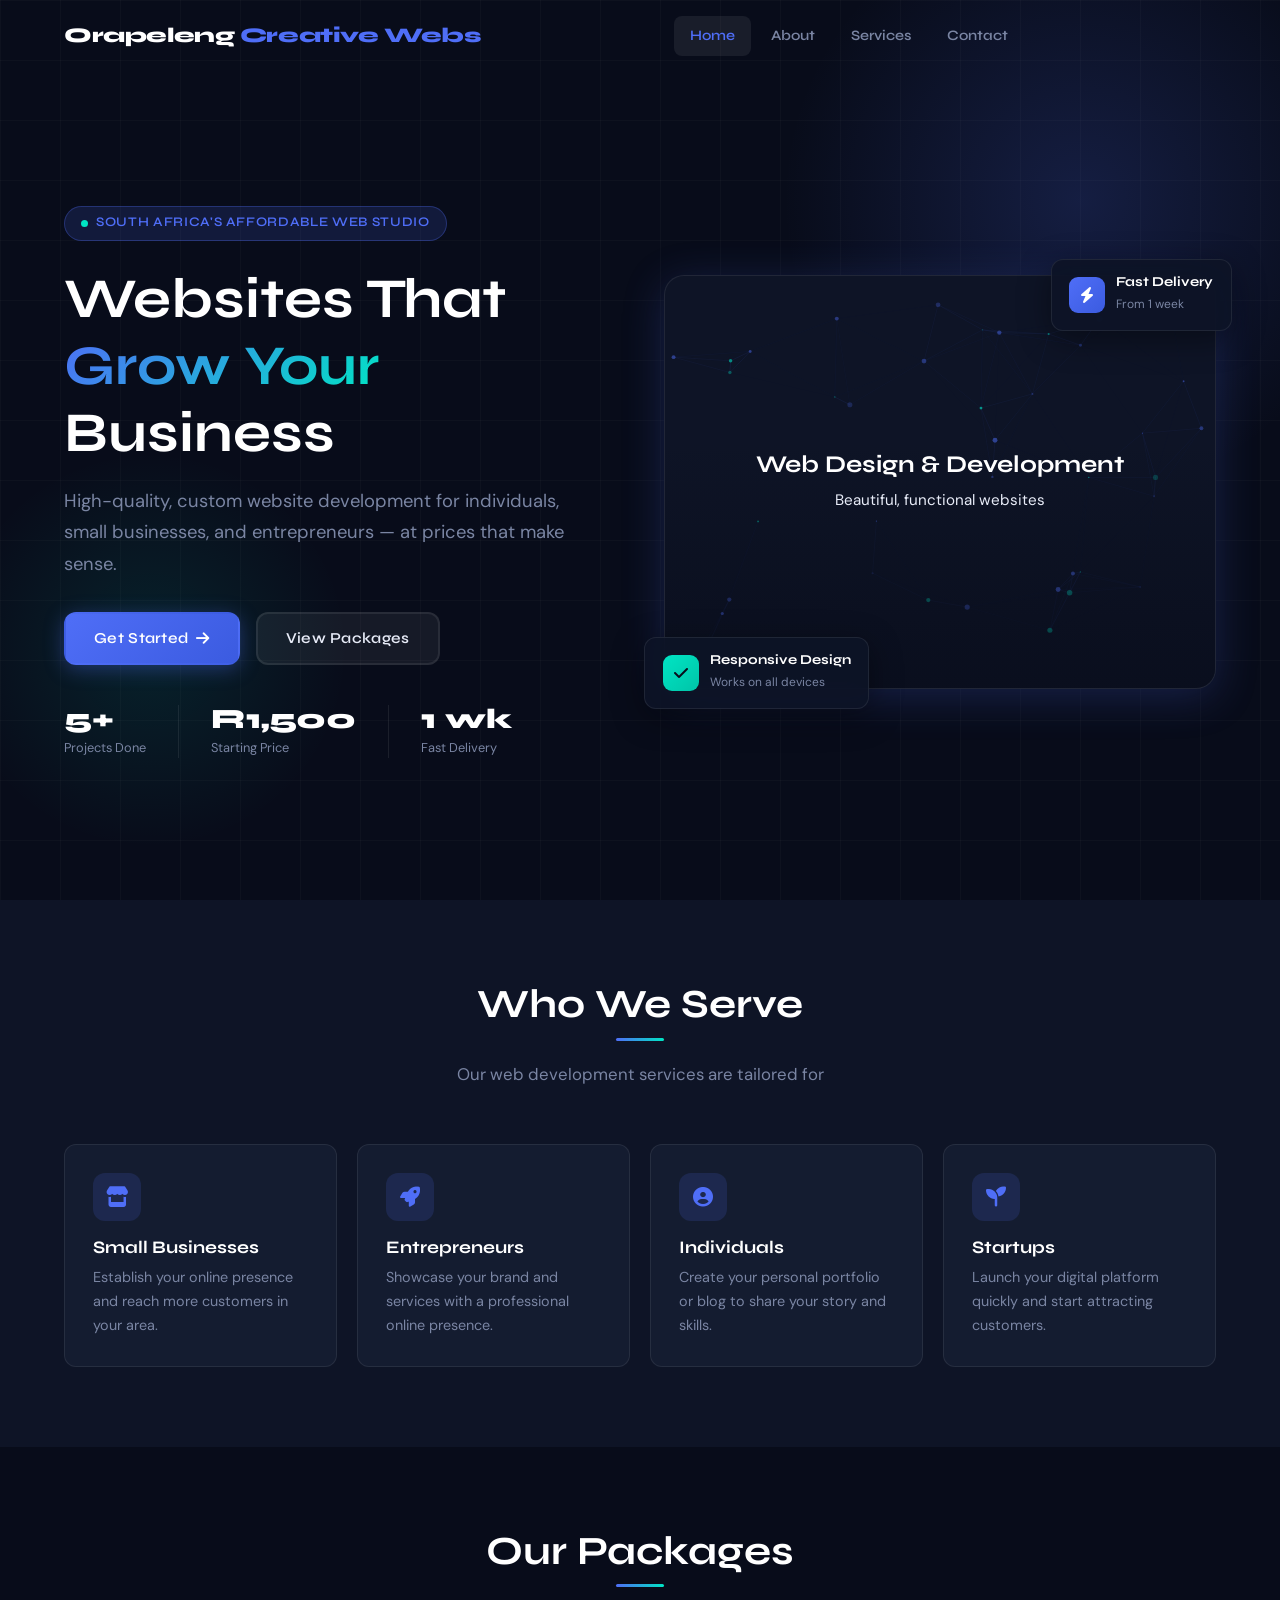
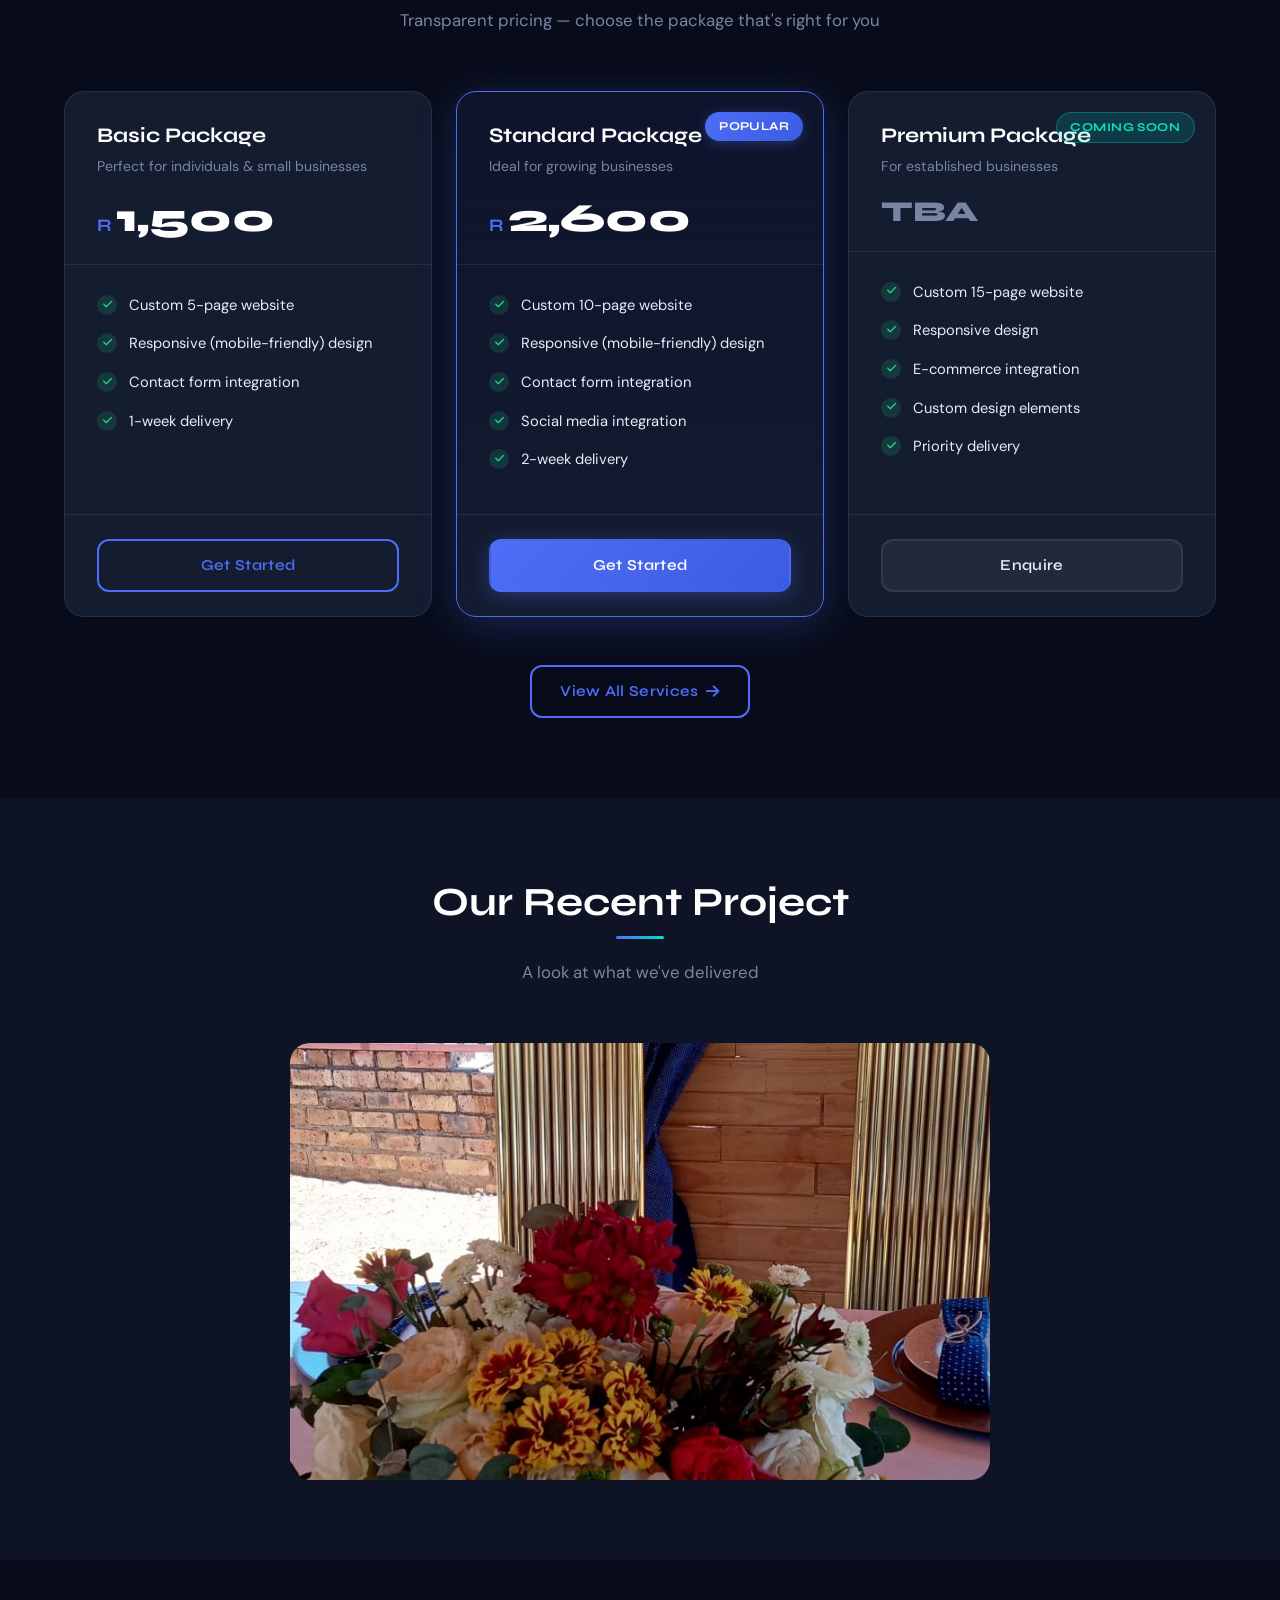
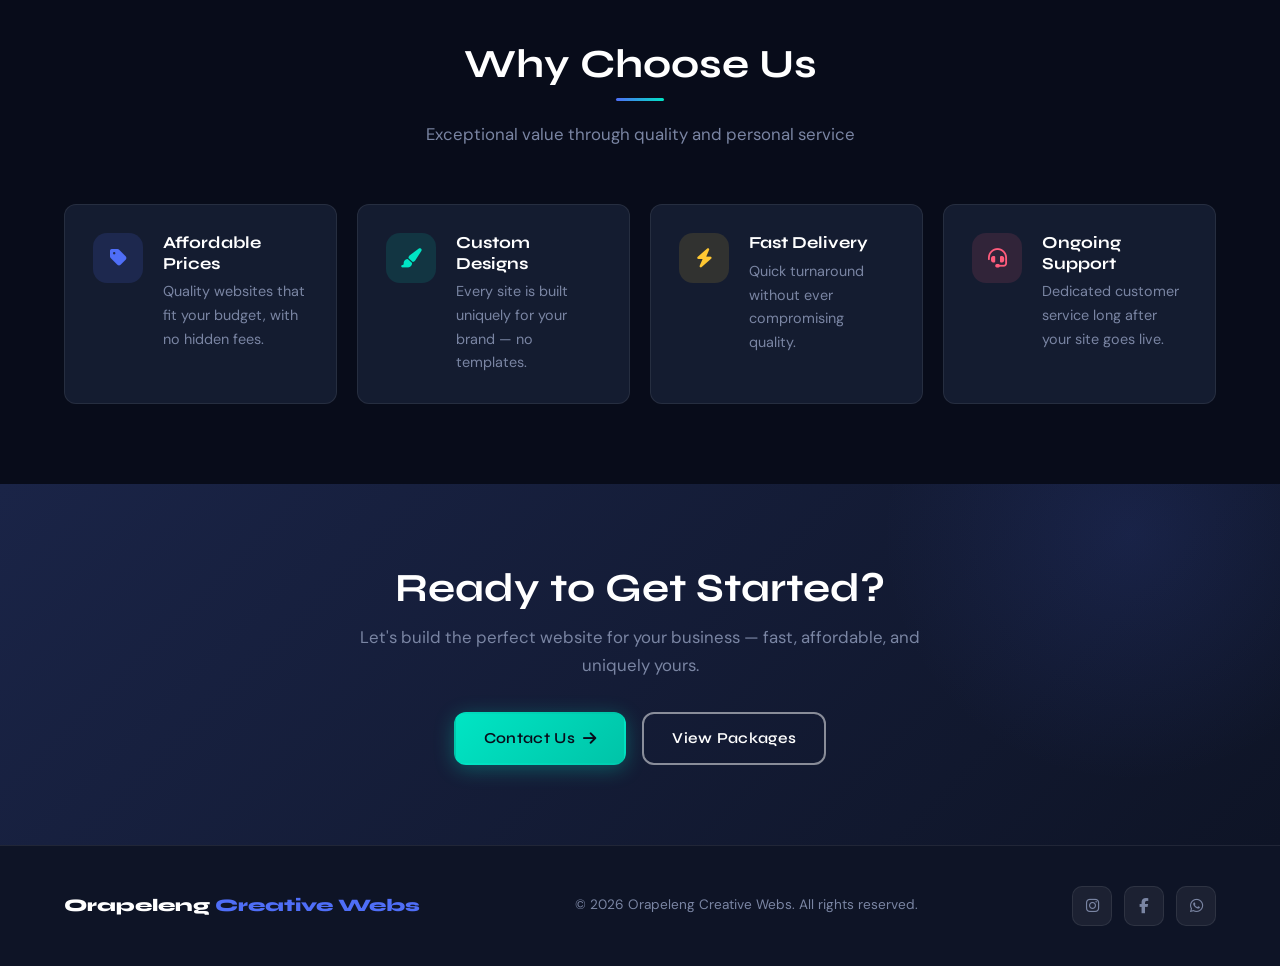
==== commit 39699ea7: "Update font links and modify footer WhatsApp link" ====
--- a/index.html
+++ b/index.html
@@ -6,7 +6,9 @@
     <title>Orapeleng Creative Webs - Affordable Website Solutions</title>
     <meta name="description" content="High-quality, custom website development services for individuals, small businesses, and entrepreneurs in South Africa.">
     <link rel="stylesheet" href="styles.css">
-    <link href="https://fonts.googleapis.com/css2?family=Syne:wght@600;700;800&family=DM+Sans:wght@300;400;500&display=swap" rel="stylesheet">
+    <link rel="preconnect" href="https://fonts.googleapis.com">
+    <link rel="preconnect" href="https://fonts.gstatic.com" crossorigin>
+    <link href="https://fonts.googleapis.com/css2?family=Syne:wght@600;700;800&family=DM+Sans:ital,opsz,wght@0,9..40,300;0,9..40,400;0,9..40,500&display=swap" rel="stylesheet">
     <link rel="stylesheet" href="https://cdnjs.cloudflare.com/ajax/libs/font-awesome/6.4.0/css/all.min.css">
 </head>
 <body>
@@ -26,9 +28,7 @@
                 </nav>
                 <div class="nav-actions">
                     <a href="contact.html" class="btn btn-primary" style="display:none" id="desktopCta">Get Started <i class="fas fa-arrow-right"></i></a>
-                    <button class="mobile-menu-btn" id="mobileMenuBtn" aria-label="Open menu">
-                        <i class="fas fa-bars"></i>
-                    </button>
+                    <button class="mobile-menu-btn" id="mobileMenuBtn" aria-label="Open navigation menu" aria-expanded="false" aria-controls="mobileMenu"></button>
                 </div>
             </div>
         </div>
@@ -325,7 +325,7 @@
                 <div class="social-links">
                     <a href="https://instagram.com/orapelengmadibela?utm_source=qr&igsh=MzNINGNkZWQ4Mg==" target="_blank" rel="noopener" aria-label="Instagram"><i class="fab fa-instagram"></i></a>
                     <a href="https://www.facebook.com/orapeleng.madibela.98" target="_blank" rel="noopener" aria-label="Facebook"><i class="fab fa-facebook-f"></i></a>
-                    <a href="https://wa.me/27662343315" target="_blank" rel="noopener" aria-label="WhatsApp"><i class="fab fa-whatsapp"></i></a>
+                    <a href="https://wa.me/27766069486" target="_blank" rel="noopener" aria-label="WhatsApp"><i class="fab fa-whatsapp"></i></a>
                 </div>
             </div>
         </div>
--- a/styles.css
+++ b/styles.css
@@ -1,98 +1,99 @@
-
-/* ===== Basic Reset ===== */
-* {
+/* ===== RESET & ROOT ===== */
+*, *::before, *::after {
     margin: 0;
     padding: 0;
     box-sizing: border-box;
 }
 
-/* ===== Colors ===== */
 :root {
-    /* Main colors */
-    --primary: #4361ee;
-    --primary-dark: #3a56d4;
-    --secondary: #2ec4b6;
-    --secondary-dark: #21a99d;
-    --dark: #1a1a2e;
+    --primary: #4f6ef7;
+    --primary-dark: #3b5be0;
+    --primary-glow: rgba(79, 110, 247, 0.35);
+    --accent: #00e5c4;
+    --accent-dark: #00c4a8;
+    --dark: #080c1a;
+    --dark-2: #0e1426;
+    --dark-3: #141c30;
+    --dark-4: #1c2640;
     --light: #ffffff;
-    --light-gray: #f8f9fa;
-    --gray: #6c757d;
-    --success: #28a745;
-}
-
-/* ===== Base Styles ===== */
+    --light-2: #e8ecf8;
+    --muted: #7a85a3;
+    --border: rgba(255,255,255,0.08);
+    --success: #22d98a;
+    --error: #ff5c7c;
+    --font-display: 'Syne', sans-serif;
+    --font-body: 'DM Sans', sans-serif;
+    --radius: 12px;
+    --radius-lg: 20px;
+    --shadow-sm: 0 2px 12px rgba(0,0,0,0.3);
+    --shadow: 0 8px 32px rgba(0,0,0,0.4);
+    --shadow-glow: 0 8px 40px rgba(79,110,247,0.25);
+    --transition: all 0.3s cubic-bezier(0.4, 0, 0.2, 1);
+}
+
+/* ===== BASE ===== */
+html { scroll-behavior: smooth; }
+
 body {
-    font-family: 'Inter', sans-serif;
+    font-family: var(--font-body);
     font-size: 16px;
-    line-height: 1.5;
-    color: #1a1a2e;
-    background-color: #ffffff;
+    line-height: 1.65;
+    color: var(--light-2);
+    background-color: var(--dark);
+    overflow-x: hidden;
 }
 
 h1, h2, h3, h4, h5, h6 {
-    margin-bottom: 1rem;
+    font-family: var(--font-display);
     font-weight: 700;
     line-height: 1.2;
-}
-
-h1 {
-    font-size: 2.25rem;
-}
-
-h2 {
-    font-size: 1.875rem;
-}
-
-h3 {
-    font-size: 1.5rem;
-}
-
-p {
+    color: var(--light);
     margin-bottom: 1rem;
 }
 
-a {
-    color: #4361ee;
-    text-decoration: none;
-    transition: all 0.3s ease;
-}
-
-a:hover {
-    color: #3a56d4;
-}
-
-ul, ol {
-    margin-bottom: 1rem;
-    padding-left: 2rem;
-}
-
-img {
-    max-width: 100%;
-    height: auto;
-}
-
-/* ===== Layout ===== */
+h1 { font-size: clamp(2.2rem, 5vw, 3.5rem); }
+h2 { font-size: clamp(1.75rem, 3.5vw, 2.5rem); }
+h3 { font-size: 1.35rem; }
+
+p { margin-bottom: 1rem; color: var(--muted); }
+a { color: var(--primary); text-decoration: none; transition: var(--transition); }
+a:hover { color: var(--accent); }
+img { max-width: 100%; height: auto; display: block; }
+ul, ol { margin-bottom: 1rem; padding-left: 1.5rem; }
+
+/* ===== LAYOUT ===== */
 .container {
     width: 100%;
     max-width: 1200px;
     margin: 0 auto;
-    padding: 0 1rem;
+    padding: 0 1.5rem;
 }
 
 .section-header {
     text-align: center;
-    margin-bottom: 3rem;
+    margin-bottom: 3.5rem;
 }
 
 .section-header h2 {
-    margin-bottom: 0.5rem;
+    margin-bottom: 0.75rem;
+    position: relative;
+    display: inline-block;
+}
+
+.section-header h2::after {
+    content: '';
+    display: block;
+    width: 48px;
+    height: 3px;
+    background: linear-gradient(90deg, var(--primary), var(--accent));
+    border-radius: 4px;
+    margin: 0.6rem auto 0;
 }
 
 .section-header p {
-    color: #6c757d;
-    max-width: 700px;
-    margin-left: auto;
-    margin-right: auto;
+    max-width: 600px;
+    margin: 0.5rem auto 0;
+    font-size: 1.05rem;
 }
 
 .section-footer {
@@ -100,100 +101,627 @@
     margin-top: 3rem;
 }
 
-/* ===== Buttons ===== */
+/* ===== BUTTONS ===== */
 .btn {
-    display: inline-block;
-    padding: 0.75rem 1.5rem;
-    font-size: 1rem;
-    font-weight: 500;
+    display: inline-flex;
+    align-items: center;
+    gap: 0.5rem;
+    padding: 0.75rem 1.75rem;
+    font-family: var(--font-display);
+    font-size: 0.95rem;
+    font-weight: 600;
+    letter-spacing: 0.02em;
     text-align: center;
     cursor: pointer;
-    border: 1px solid transparent;
-    border-radius: 0.5rem;
-    transition: all 0.3s ease;
-}
-
-.btn i {
-    margin-left: 0.5rem;
-}
-
-.btn-sm {
+    border: 2px solid transparent;
+    border-radius: var(--radius);
+    transition: var(--transition);
+    position: relative;
+    overflow: hidden;
+}
+
+.btn::before {
+    content: '';
+    position: absolute;
+    inset: 0;
+    background: rgba(255,255,255,0.08);
+    opacity: 0;
+    transition: var(--transition);
+}
+.btn:hover::before { opacity: 1; }
+
+.btn-sm { padding: 0.5rem 1.25rem; font-size: 0.875rem; }
+.btn-full { width: 100%; justify-content: center; }
+
+.btn-primary {
+    background: linear-gradient(135deg, var(--primary), var(--primary-dark));
+    color: #fff;
+    border-color: transparent;
+    box-shadow: 0 4px 20px var(--primary-glow);
+}
+.btn-primary:hover {
+    transform: translateY(-2px);
+    box-shadow: 0 8px 30px var(--primary-glow);
+    color: #fff;
+}
+
+.btn-accent {
+    background: linear-gradient(135deg, var(--accent), var(--accent-dark));
+    color: var(--dark);
+    border-color: transparent;
+    box-shadow: 0 4px 20px rgba(0,229,196,0.3);
+}
+.btn-accent:hover {
+    transform: translateY(-2px);
+    color: var(--dark);
+    box-shadow: 0 8px 30px rgba(0,229,196,0.45);
+}
+
+.btn-outline {
+    color: var(--primary);
+    background: transparent;
+    border-color: var(--primary);
+}
+.btn-outline:hover {
+    background: var(--primary);
+    color: #fff;
+    transform: translateY(-2px);
+    box-shadow: 0 4px 20px var(--primary-glow);
+}
+
+.btn-outline-light {
+    color: #fff;
+    background: transparent;
+    border-color: rgba(255,255,255,0.5);
+}
+.btn-outline-light:hover {
+    background: rgba(255,255,255,0.12);
+    color: #fff;
+    border-color: #fff;
+}
+
+.btn-ghost {
+    color: var(--light-2);
+    background: rgba(255,255,255,0.06);
+    border-color: var(--border);
+}
+.btn-ghost:hover {
+    background: rgba(255,255,255,0.12);
+    color: #fff;
+    border-color: rgba(255,255,255,0.2);
+}
+
+/* ===== HEADER / NAV ===== */
+.header {
+    position: fixed;
+    top: 0;
+    left: 0;
+    width: 100%;
+    z-index: 100;
+    padding: 1rem 0;
+    transition: var(--transition);
+    background: transparent;
+}
+
+.header.scrolled {
+    background: rgba(8, 12, 26, 0.9);
+    backdrop-filter: blur(20px);
+    -webkit-backdrop-filter: blur(20px);
+    border-bottom: 1px solid var(--border);
+    padding: 0.7rem 0;
+    box-shadow: 0 4px 30px rgba(0,0,0,0.4);
+}
+
+.header-content {
+    display: flex;
+    align-items: center;
+    justify-content: space-between;
+    gap: 2rem;
+}
+
+.logo {
+    font-family: var(--font-display);
+    font-size: 1.3rem;
+    font-weight: 800;
+    color: var(--light);
+    letter-spacing: -0.02em;
+    white-space: nowrap;
+    flex-shrink: 0;
+}
+
+.logo span {
+    color: var(--primary);
+}
+
+.logo-dot {
+    color: var(--accent);
+}
+
+.main-nav { display: none; }
+
+.nav-list {
+    list-style: none;
+    padding: 0;
+    margin: 0;
+    display: flex;
+    gap: 0.25rem;
+}
+
+.nav-list a {
+    display: block;
     padding: 0.5rem 1rem;
-    font-size: 0.875rem;
-}
-
-.btn-primary {
-    color: #ffffff;
-    background-color: #4361ee;
-    border-color: #4361ee;
-}
-
-.btn-primary:hover {
-    background-color: #3a56d4;
-    border-color: #3a56d4;
-}
-
-.btn-secondary {
-    color: #1a1a2e;
-    background-color: #2ec4b6;
-    border-color: #2ec4b6;
-}
-
-.btn-secondary:hover {
-    background-color: #21a99d;
-    border-color: #21a99d;
-}
-
-.btn-outline {
-    color: #4361ee;
-    background-color: transparent;
-    border-color: #4361ee;
-}
-
-.btn-outline:hover {
-    color: #ffffff;
-    background-color: #4361ee;
-}
-
-.btn-outline-light {
-    color: #ffffff;
-    background-color: transparent;
-    border-color: #ffffff;
-}
-
-.btn-outline-light:hover {
-    color: #1a1a2e;
-    background-color: #ffffff;
-}
-
-.btn-full {
+    font-family: var(--font-display);
+    font-size: 0.9rem;
+    font-weight: 600;
+    color: var(--muted);
+    border-radius: 8px;
+    transition: var(--transition);
+}
+
+.nav-list a:hover,
+.nav-list a.active {
+    color: var(--light);
+    background: rgba(255,255,255,0.07);
+}
+
+.nav-list a.active {
+    color: var(--primary);
+}
+
+.nav-actions {
+    display: flex;
+    align-items: center;
+    gap: 0.75rem;
+    flex-shrink: 0;
+}
+
+.mobile-menu-btn {
+    display: flex;
+    align-items: center;
+    justify-content: center;
+    width: 42px;
+    height: 42px;
+    background: rgba(255,255,255,0.07);
+    border: 1px solid var(--border);
+    border-radius: 10px;
+    font-size: 1.1rem;
+    color: var(--light);
+    cursor: pointer;
+    transition: var(--transition);
+}
+
+.mobile-menu-btn:hover {
+    background: rgba(255,255,255,0.12);
+    color: var(--primary);
+}
+
+/* ===== MOBILE MENU ===== */
+.mobile-menu {
+    position: fixed;
+    top: 0;
+    right: -100%;
+    width: min(320px, 85vw);
+    height: 100vh;
+    background: var(--dark-2);
+    border-left: 1px solid var(--border);
+    z-index: 200;
+    transition: right 0.4s cubic-bezier(0.4, 0, 0.2, 1);
+    padding: 2rem 1.5rem;
+    overflow-y: auto;
+    box-shadow: -20px 0 60px rgba(0,0,0,0.5);
+}
+
+.mobile-menu.active { right: 0; }
+
+.mobile-menu-overlay {
+    position: fixed;
+    inset: 0;
+    background: rgba(0,0,0,0.6);
+    z-index: 199;
+    opacity: 0;
+    pointer-events: none;
+    transition: opacity 0.3s ease;
+    backdrop-filter: blur(4px);
+}
+.mobile-menu-overlay.active {
+    opacity: 1;
+    pointer-events: all;
+}
+
+.mobile-menu-header {
+    display: flex;
+    align-items: center;
+    justify-content: space-between;
+    margin-bottom: 2.5rem;
+    padding-bottom: 1.5rem;
+    border-bottom: 1px solid var(--border);
+}
+
+.mobile-close-btn {
+    display: flex;
+    align-items: center;
+    justify-content: center;
+    width: 38px;
+    height: 38px;
+    background: rgba(255,255,255,0.07);
+    border: 1px solid var(--border);
+    border-radius: 8px;
+    font-size: 1.1rem;
+    color: var(--light);
+    cursor: pointer;
+    transition: var(--transition);
+}
+
+.mobile-close-btn:hover { color: var(--error); background: rgba(255,92,124,0.1); }
+
+.mobile-nav-list {
+    list-style: none;
+    padding: 0;
+    margin: 0 0 2rem;
+}
+
+.mobile-nav-list li { margin-bottom: 0.25rem; }
+
+.mobile-nav-list a {
+    display: flex;
+    align-items: center;
+    gap: 0.75rem;
+    padding: 0.85rem 1rem;
+    font-family: var(--font-display);
+    font-size: 1rem;
+    font-weight: 600;
+    color: var(--muted);
+    border-radius: 10px;
+    transition: var(--transition);
+}
+
+.mobile-nav-list a:hover,
+.mobile-nav-list a.active {
+    color: var(--light);
+    background: rgba(79, 110, 247, 0.15);
+}
+.mobile-nav-list a.active { color: var(--primary); }
+
+.mobile-nav-list a i {
+    width: 20px;
+    text-align: center;
+    font-size: 0.95rem;
+    color: var(--primary);
+}
+
+/* ===== HERO ===== */
+.hero-section {
+    min-height: 100vh;
+    display: flex;
+    align-items: center;
+    padding: 8rem 0 4rem;
+    position: relative;
+    overflow: hidden;
+    background: var(--dark);
+}
+
+.hero-bg {
+    position: absolute;
+    inset: 0;
+    z-index: 0;
+    overflow: hidden;
+}
+
+.hero-bg-glow-1 {
+    position: absolute;
+    width: 600px;
+    height: 600px;
+    background: radial-gradient(circle, rgba(79,110,247,0.18) 0%, transparent 70%);
+    top: -100px;
+    right: -100px;
+    border-radius: 50%;
+    animation: floatGlow 8s ease-in-out infinite alternate;
+}
+
+.hero-bg-glow-2 {
+    position: absolute;
+    width: 400px;
+    height: 400px;
+    background: radial-gradient(circle, rgba(0,229,196,0.1) 0%, transparent 70%);
+    bottom: 50px;
+    left: -50px;
+    border-radius: 50%;
+    animation: floatGlow 10s ease-in-out infinite alternate-reverse;
+}
+
+.hero-bg-grid {
+    position: absolute;
+    inset: 0;
+    background-image:
+        linear-gradient(rgba(255,255,255,0.025) 1px, transparent 1px),
+        linear-gradient(90deg, rgba(255,255,255,0.025) 1px, transparent 1px);
+    background-size: 60px 60px;
+}
+
+@keyframes floatGlow {
+    from { transform: translate(0, 0) scale(1); }
+    to { transform: translate(30px, 20px) scale(1.1); }
+}
+
+.hero-content {
+    position: relative;
+    z-index: 1;
+    display: grid;
+    grid-template-columns: 1fr;
+    gap: 3rem;
+    align-items: center;
+}
+
+.hero-badge {
+    display: inline-flex;
+    align-items: center;
+    gap: 0.5rem;
+    background: rgba(79,110,247,0.15);
+    border: 1px solid rgba(79,110,247,0.3);
+    border-radius: 100px;
+    padding: 0.35rem 1rem;
+    font-size: 0.82rem;
+    font-weight: 600;
+    color: var(--primary);
+    font-family: var(--font-display);
+    margin-bottom: 1.5rem;
+    letter-spacing: 0.05em;
+    text-transform: uppercase;
+    animation: fadeInUp 0.6s ease both;
+}
+
+.hero-badge .dot {
+    width: 7px;
+    height: 7px;
+    background: var(--accent);
+    border-radius: 50%;
+    animation: pulse 2s infinite;
+}
+
+@keyframes pulse {
+    0%, 100% { opacity: 1; transform: scale(1); }
+    50% { opacity: 0.5; transform: scale(0.8); }
+}
+
+.hero-text h1 {
+    margin-bottom: 1.25rem;
+    animation: fadeInUp 0.6s 0.1s ease both;
+}
+
+.hero-text h1 .gradient-text {
+    background: linear-gradient(135deg, var(--primary), var(--accent));
+    -webkit-background-clip: text;
+    -webkit-text-fill-color: transparent;
+    background-clip: text;
+}
+
+.hero-text p {
+    font-size: 1.15rem;
+    line-height: 1.7;
+    margin-bottom: 2rem;
+    max-width: 520px;
+    animation: fadeInUp 0.6s 0.2s ease both;
+}
+
+.hero-buttons {
+    display: flex;
+    flex-wrap: wrap;
+    gap: 1rem;
+    margin-bottom: 2.5rem;
+    animation: fadeInUp 0.6s 0.3s ease both;
+}
+
+.hero-stats {
+    display: flex;
+    gap: 2rem;
+    flex-wrap: wrap;
+    animation: fadeInUp 0.6s 0.4s ease both;
+}
+
+.stat-item {
+    display: flex;
+    flex-direction: column;
+}
+
+.stat-number {
+    font-family: var(--font-display);
+    font-size: 1.75rem;
+    font-weight: 800;
+    color: var(--light);
+    line-height: 1;
+}
+
+.stat-label {
+    font-size: 0.8rem;
+    color: var(--muted);
+    margin-top: 0.25rem;
+}
+
+.stat-divider {
+    width: 1px;
+    background: var(--border);
+    align-self: stretch;
+}
+
+/* Hero Visual */
+.hero-visual {
+    position: relative;
+    animation: fadeInUp 0.8s 0.2s ease both;
+}
+
+.hero-canvas-wrapper {
+    position: relative;
+    border-radius: var(--radius-lg);
+    overflow: hidden;
+    background: var(--dark-2);
+    border: 1px solid var(--border);
+    box-shadow: var(--shadow-glow), var(--shadow);
+    aspect-ratio: 4/3;
+}
+
+#heroCanvas {
+    position: absolute;
+    inset: 0;
     width: 100%;
-}
-
-/* ===== Cards ===== */
-.card {
-    background-color: #ffffff;
-    border-radius: 0.5rem;
-    box-shadow: 0 1px 3px rgba(0, 0, 0, 0.1);
-    padding: 1.5rem;
-    transition: all 0.3s ease;
-}
-
-.card:hover {
-    box-shadow: 0 4px 6px rgba(0, 0, 0, 0.1);
-    transform: translateY(-5px);
-}
-
-.card h3 {
-    margin-bottom: 0.75rem;
-}
-
-.card p {
-    color: #6c757d;
-    margin-bottom: 0;
-}
-
-/* ===== Service Cards ===== */
+    height: 100%;
+}
+
+.hero-canvas-overlay {
+    position: absolute;
+    inset: 0;
+    display: flex;
+    flex-direction: column;
+    align-items: center;
+    justify-content: center;
+    text-align: center;
+    padding: 2rem;
+    background: linear-gradient(to top, rgba(8,12,26,0.7) 0%, transparent 60%);
+}
+
+.hero-canvas-overlay h2 {
+    font-size: 1.5rem;
+    margin-bottom: 0.5rem;
+    color: var(--light);
+}
+
+.hero-canvas-overlay p {
+    color: var(--light-2);
+    font-size: 0.95rem;
+    margin: 0;
+}
+
+/* Floating card */
+.hero-card {
+    position: absolute;
+    background: rgba(14,20,38,0.92);
+    border: 1px solid var(--border);
+    border-radius: var(--radius);
+    padding: 0.85rem 1.1rem;
+    backdrop-filter: blur(12px);
+    box-shadow: var(--shadow);
+    display: flex;
+    align-items: center;
+    gap: 0.7rem;
+}
+
+.hero-card.card-1 {
+    bottom: -20px;
+    left: -20px;
+    animation: floatCard 4s ease-in-out infinite;
+}
+
+.hero-card.card-2 {
+    top: -16px;
+    right: -16px;
+    animation: floatCard 5s 1s ease-in-out infinite alternate;
+}
+
+@keyframes floatCard {
+    0%, 100% { transform: translateY(0px); }
+    50% { transform: translateY(-10px); }
+}
+
+.hero-card-icon {
+    width: 36px;
+    height: 36px;
+    background: linear-gradient(135deg, var(--primary), var(--primary-dark));
+    border-radius: 9px;
+    display: flex;
+    align-items: center;
+    justify-content: center;
+    font-size: 1rem;
+    color: white;
+    flex-shrink: 0;
+}
+
+.hero-card-icon.accent { background: linear-gradient(135deg, var(--accent), var(--accent-dark)); color: var(--dark); }
+
+.hero-card-text strong {
+    display: block;
+    font-family: var(--font-display);
+    font-size: 0.85rem;
+    font-weight: 700;
+    color: var(--light);
+    line-height: 1.2;
+}
+
+.hero-card-text span {
+    font-size: 0.75rem;
+    color: var(--muted);
+}
+
+/* ===== SECTIONS ===== */
+section { padding: 5rem 0; }
+
+.bg-dark-2 { background: var(--dark-2); }
+.bg-dark-3 { background: var(--dark-3); }
+
+/* ===== WHO WE SERVE ===== */
+.target-market-section { background: var(--dark-2); }
+
+.market-cards {
+    display: grid;
+    grid-template-columns: 1fr;
+    gap: 1.25rem;
+}
+
+.market-card {
+    background: var(--dark-3);
+    border: 1px solid var(--border);
+    border-radius: var(--radius);
+    padding: 1.75rem;
+    transition: var(--transition);
+    position: relative;
+    overflow: hidden;
+}
+
+.market-card::before {
+    content: '';
+    position: absolute;
+    top: 0;
+    left: 0;
+    right: 0;
+    height: 2px;
+    background: linear-gradient(90deg, var(--primary), var(--accent));
+    transform: scaleX(0);
+    transition: var(--transition);
+    transform-origin: left;
+}
+
+.market-card:hover::before { transform: scaleX(1); }
+.market-card:hover {
+    border-color: rgba(79,110,247,0.3);
+    transform: translateY(-4px);
+    box-shadow: var(--shadow-glow);
+}
+
+.market-card-icon {
+    width: 48px;
+    height: 48px;
+    background: rgba(79,110,247,0.15);
+    border-radius: 12px;
+    display: flex;
+    align-items: center;
+    justify-content: center;
+    font-size: 1.25rem;
+    color: var(--primary);
+    margin-bottom: 1rem;
+    transition: var(--transition);
+}
+
+.market-card:hover .market-card-icon {
+    background: rgba(79,110,247,0.25);
+    transform: scale(1.1);
+}
+
+.market-card h3 {
+    font-size: 1.1rem;
+    margin-bottom: 0.5rem;
+}
+
+.market-card p { margin: 0; font-size: 0.9rem; }
+
+/* ===== SERVICE / PRICING CARDS ===== */
 .service-cards {
     display: grid;
     grid-template-columns: 1fr;
@@ -202,58 +730,97 @@
 }
 
 .service-card {
-    background-color: #ffffff;
-    border-radius: 0.5rem;
-    box-shadow: 0 1px 3px rgba(0, 0, 0, 0.1);
+    background: var(--dark-3);
+    border: 1px solid var(--border);
+    border-radius: var(--radius-lg);
     overflow: hidden;
-    transition: all 0.3s ease;
+    transition: var(--transition);
     position: relative;
     display: flex;
     flex-direction: column;
 }
 
 .service-card:hover {
-    box-shadow: 0 10px 15px rgba(0, 0, 0, 0.1);
-    transform: translateY(-5px);
+    transform: translateY(-6px);
+    box-shadow: var(--shadow-glow);
+    border-color: rgba(79,110,247,0.4);
 }
 
 .service-card.popular {
-    border: 2px solid #4361ee;
-}
-
-.popular-tag {
-    position: absolute;
-    top: 0;
-    right: 0;
-    background-color: #4361ee;
-    color: #ffffff;
-    font-size: 0.875rem;
-    font-weight: 500;
-    padding: 0.25rem 0.75rem;
-    border-bottom-left-radius: 0.5rem;
+    border-color: var(--primary);
+    background: linear-gradient(180deg, rgba(79,110,247,0.08) 0%, var(--dark-3) 100%);
+    box-shadow: var(--shadow-glow);
+}
+
+.badge {
+    position: absolute;
+    top: 1.25rem;
+    right: 1.25rem;
+    padding: 0.3rem 0.85rem;
+    border-radius: 100px;
+    font-size: 0.75rem;
+    font-weight: 700;
+    font-family: var(--font-display);
+    letter-spacing: 0.04em;
+    text-transform: uppercase;
+}
+
+.badge-popular {
+    background: linear-gradient(135deg, var(--primary), var(--primary-dark));
+    color: white;
+    box-shadow: 0 2px 12px var(--primary-glow);
+}
+
+.badge-soon {
+    background: rgba(0,229,196,0.15);
+    color: var(--accent);
+    border: 1px solid rgba(0,229,196,0.3);
 }
 
 .service-header {
-    padding: 1.5rem;
-    border-bottom: 1px solid #eee;
+    padding: 2rem 2rem 1.5rem;
+    border-bottom: 1px solid var(--border);
 }
 
 .service-header h3 {
-    margin-bottom: 0.5rem;
-}
-
-.service-header p {
-    color: #6c757d;
-    margin-bottom: 1rem;
-}
-
-.service-header .price {
-    font-size: 1.875rem;
+    font-size: 1.3rem;
+    margin-bottom: 0.35rem;
+}
+
+.service-header .tagline {
+    font-size: 0.88rem;
+    color: var(--muted);
+    margin-bottom: 1.25rem;
+}
+
+.price-wrapper {
+    display: flex;
+    align-items: baseline;
+    gap: 0.25rem;
+}
+
+.price-currency {
+    font-family: var(--font-display);
     font-weight: 700;
+    font-size: 1.1rem;
+    color: var(--primary);
+}
+
+.price-amount {
+    font-family: var(--font-display);
+    font-size: 2.5rem;
+    font-weight: 800;
+    color: var(--light);
+    line-height: 1;
+}
+
+.price-period {
+    font-size: 0.85rem;
+    color: var(--muted);
 }
 
 .service-content {
-    padding: 1.5rem;
+    padding: 1.75rem 2rem;
     flex-grow: 1;
 }
 
@@ -266,36 +833,69 @@
 .feature-list li {
     display: flex;
     align-items: flex-start;
-    margin-bottom: 0.75rem;
-}
-
-.feature-list li i {
-    color: #28a745;
-    margin-right: 0.5rem;
-    margin-top: 0.25rem;
+    gap: 0.75rem;
+    margin-bottom: 0.9rem;
+    font-size: 0.92rem;
+    color: var(--light-2);
+}
+
+.feature-list li .check {
+    width: 20px;
+    height: 20px;
+    background: rgba(34,217,138,0.15);
+    border-radius: 50%;
+    display: flex;
+    align-items: center;
+    justify-content: center;
+    font-size: 0.65rem;
+    color: var(--success);
+    flex-shrink: 0;
+    margin-top: 2px;
 }
 
 .examples {
-    margin-top: 1.5rem;
+    margin-top: 1.25rem;
+    padding-top: 1.25rem;
+    border-top: 1px solid var(--border);
 }
 
 .examples h4 {
-    font-size: 1rem;
-    margin-bottom: 0.5rem;
+    font-size: 0.85rem;
+    text-transform: uppercase;
+    letter-spacing: 0.06em;
+    color: var(--muted);
+    margin-bottom: 0.6rem;
+    font-family: var(--font-display);
 }
 
 .examples ul {
-    list-style: disc;
-    padding-left: 1.5rem;
-    color: #6c757d;
+    list-style: none;
+    padding: 0;
+    margin: 0;
+}
+
+.examples ul li {
+    font-size: 0.85rem;
+    color: var(--muted);
+    padding: 0.25rem 0;
+    padding-left: 1rem;
+    position: relative;
+}
+
+.examples ul li::before {
+    content: '→';
+    position: absolute;
+    left: 0;
+    color: var(--primary);
+    font-size: 0.75rem;
 }
 
 .service-footer {
-    padding: 1.5rem;
-    border-top: 1px solid #eee;
-}
-
-/* ===== Portfolio ===== */
+    padding: 1.5rem 2rem;
+    border-top: 1px solid var(--border);
+}
+
+/* ===== PORTFOLIO ===== */
 .portfolio-grid {
     display: grid;
     grid-template-columns: 1fr;
@@ -303,790 +903,791 @@
 }
 
 .portfolio-grid.single-project {
-    max-width: 800px;
+    max-width: 700px;
     margin: 0 auto;
 }
 
 .portfolio-item {
-    border-radius: 0.5rem;
+    border-radius: var(--radius-lg);
     overflow: hidden;
-    box-shadow: 0 1px 3px rgba(0, 0, 0, 0.1);
-    transition: all 0.3s ease;
-}
-
-.portfolio-item:hover {
-    transform: scale(1.02);
-    box-shadow: 0 10px 15px rgba(0, 0, 0, 0.1);
+    position: relative;
+    cursor: pointer;
 }
 
 .portfolio-image {
-    position: relative; 
+    position: relative;
     overflow: hidden;
-    aspect-ratio: 1 / 1; /*16 / 9*/
+    aspect-ratio: 16/10;
+    background: var(--dark-3);
 }
 
 .portfolio-image img {
-    width: 150%;
-    height: 150%;
-    object-fit: cover;
-    transition: all 0.3s ease;
-}
-
-.portfolio-overlay {
-    position: absolute;
-    top: 0;
-    left: 0;
     width: 100%;
     height: 100%;
-    background-color: rgba(26, 26, 46, 0.8);
-    display: flex;
-    align-items: center;
-    justify-content: center;
+    object-fit: cover;
+    transition: transform 0.6s cubic-bezier(0.4, 0, 0.2, 1);
+}
+
+.portfolio-overlay {
+    position: absolute;
+    inset: 0;
+    background: linear-gradient(to top, rgba(8,12,26,0.95) 0%, rgba(8,12,26,0.4) 60%, transparent 100%);
+    display: flex;
+    align-items: flex-end;
+    padding: 2rem;
     opacity: 0;
-    transition: all 0.3s ease;
-}
-
-.portfolio-info {
-    text-align: center;
-    padding: 1rem;
-    transform: translateY(20px);
-    transition: all 0.3s ease;
+    transition: opacity 0.4s ease;
 }
 
 .portfolio-info h3 {
-    color: #ffffff;
-    margin-bottom: 0.5rem;
+    font-size: 1.25rem;
+    margin-bottom: 0.35rem;
+    color: var(--light);
+    transform: translateY(15px);
+    transition: transform 0.4s ease;
 }
 
 .portfolio-info p {
-    color: #f8f9fa;
+    font-size: 0.88rem;
     margin-bottom: 1rem;
-}
-
-.portfolio-item:hover .portfolio-overlay {
-    opacity: 1;
-}
-
-.portfolio-item:hover .portfolio-info {
+    color: var(--light-2);
+    transform: translateY(15px);
+    transition: transform 0.4s 0.05s ease;
+}
+
+.portfolio-info .btn {
+    transform: translateY(15px);
+    transition: transform 0.4s 0.1s ease;
+}
+
+.portfolio-item:hover .portfolio-overlay { opacity: 1; }
+.portfolio-item:hover .portfolio-image img { transform: scale(1.08); }
+.portfolio-item:hover .portfolio-info h3,
+.portfolio-item:hover .portfolio-info p,
+.portfolio-item:hover .portfolio-info .btn {
     transform: translateY(0);
 }
 
-.portfolio-item:hover .portfolio-image img {
-    transform: scale(1.1);
-}
-
-/* ===== Forms ===== */
-.form-group {
-    margin-bottom: 1rem;
-}
-
-.form-row {
+/* ===== WHY CHOOSE US ===== */
+.feature-cards {
     display: grid;
     grid-template-columns: 1fr;
+    gap: 1.25rem;
+}
+
+.feature-card {
+    background: var(--dark-3);
+    border: 1px solid var(--border);
+    border-radius: var(--radius);
+    padding: 1.75rem;
+    display: flex;
+    gap: 1.25rem;
+    align-items: flex-start;
+    transition: var(--transition);
+}
+
+.feature-card:hover {
+    border-color: rgba(79,110,247,0.3);
+    transform: translateX(4px);
+    box-shadow: var(--shadow);
+}
+
+.feature-icon {
+    width: 50px;
+    height: 50px;
+    border-radius: 14px;
+    display: flex;
+    align-items: center;
+    justify-content: center;
+    font-size: 1.2rem;
+    flex-shrink: 0;
+}
+
+.feature-icon.blue { background: rgba(79,110,247,0.15); color: var(--primary); }
+.feature-icon.teal { background: rgba(0,229,196,0.12); color: var(--accent); }
+.feature-icon.yellow { background: rgba(255,200,50,0.12); color: #ffc832; }
+.feature-icon.pink { background: rgba(255,92,124,0.12); color: var(--error); }
+
+.feature-card h3 {
+    font-size: 1.05rem;
+    margin-bottom: 0.4rem;
+}
+.feature-card p { margin: 0; font-size: 0.9rem; }
+
+/* ===== CTA SECTION ===== */
+.cta-section {
+    background: linear-gradient(135deg, #1a2447 0%, var(--dark-2) 100%);
+    position: relative;
+    overflow: hidden;
+}
+
+.cta-section::before {
+    content: '';
+    position: absolute;
+    width: 500px;
+    height: 500px;
+    background: radial-gradient(circle, rgba(79,110,247,0.12) 0%, transparent 70%);
+    top: -200px;
+    right: -100px;
+    border-radius: 50%;
+}
+
+.cta-content {
+    text-align: center;
+    max-width: 620px;
+    margin: 0 auto;
+    position: relative;
+    z-index: 1;
+}
+
+.cta-content h2 { margin-bottom: 0.75rem; }
+.cta-content p { font-size: 1.05rem; margin-bottom: 2rem; }
+
+.cta-buttons {
+    display: flex;
+    flex-wrap: wrap;
+    justify-content: center;
     gap: 1rem;
 }
 
-label {
-    display: block;
-    margin-bottom: 0.5rem;
-    font-weight: 500;
-}
-
-input, textarea, select {
+/* ===== PAGE HEADER ===== */
+.page-header {
+    padding: 8rem 0 4rem;
+    background: var(--dark);
+    text-align: center;
+    position: relative;
+    overflow: hidden;
+}
+
+.page-header::before {
+    content: '';
+    position: absolute;
+    inset: 0;
+    background-image:
+        linear-gradient(rgba(255,255,255,0.025) 1px, transparent 1px),
+        linear-gradient(90deg, rgba(255,255,255,0.025) 1px, transparent 1px);
+    background-size: 60px 60px;
+}
+
+.page-header::after {
+    content: '';
+    position: absolute;
+    width: 400px;
+    height: 400px;
+    background: radial-gradient(circle, rgba(79,110,247,0.15) 0%, transparent 70%);
+    top: -100px;
+    right: 10%;
+    border-radius: 50%;
+}
+
+.page-header .container { position: relative; z-index: 1; }
+.page-header h1 { margin-bottom: 0.75rem; }
+.page-header p { font-size: 1.1rem; max-width: 550px; margin: 0 auto; }
+
+/* ===== ABOUT PAGE ===== */
+.story-section { background: var(--dark); }
+
+.story-content {
+    display: grid;
+    grid-template-columns: 1fr;
+    gap: 3rem;
+    align-items: center;
+}
+
+.story-visual {
+    position: relative;
+}
+
+.gradient-box {
     width: 100%;
-    padding: 0.75rem;
-    font-size: 1rem;
-    border: 1px solid #ccc;
-    border-radius: 0.25rem;
-    transition: all 0.3s ease;
-}
-
-input:focus, textarea:focus, select:focus {
-    outline: none;
-    border-color: #4361ee;
-    box-shadow: 0 0 0 3px rgba(67, 97, 238, 0.2);
-}
-
-textarea {
-    resize: vertical;
-}
-
-/* ===== Tabs ===== */
-.tabs {
-    margin-bottom: 2rem;
-}
+    max-width: 480px;
+    aspect-ratio: 4/3;
+    margin: 0 auto;
+    border-radius: var(--radius-lg);
+    overflow: hidden;
+    background: linear-gradient(135deg, #1a2447, #0e1a38, #162035);
+    border: 1px solid var(--border);
+    position: relative;
+    box-shadow: var(--shadow-glow);
+}
+
+.gradient-box::before {
+    content: '';
+    position: absolute;
+    inset: 0;
+    background:
+        radial-gradient(circle at 30% 40%, rgba(79,110,247,0.3) 0%, transparent 50%),
+        radial-gradient(circle at 70% 70%, rgba(0,229,196,0.2) 0%, transparent 50%);
+    animation: gradientShift 6s ease infinite alternate;
+}
+
+@keyframes gradientShift {
+    0% { opacity: 0.7; transform: scale(1); }
+    100% { opacity: 1; transform: scale(1.05); }
+}
+
+.gradient-label {
+    position: absolute;
+    inset: 0;
+    display: flex;
+    flex-direction: column;
+    align-items: center;
+    justify-content: center;
+    gap: 0.5rem;
+    z-index: 1;
+}
+
+.gradient-label-icon {
+    font-size: 2.5rem;
+    filter: drop-shadow(0 0 20px rgba(79,110,247,0.6));
+}
+
+.gradient-label span {
+    font-family: var(--font-display);
+    font-size: 1.1rem;
+    font-weight: 700;
+    color: var(--light);
+    letter-spacing: 0.03em;
+}
+
+.story-text h2 { margin-bottom: 1.25rem; }
+
+.story-text p { font-size: 1rem; line-height: 1.75; margin-bottom: 1.25rem; }
+
+/* Values */
+.values-section { background: var(--dark-2); }
+
+.values-grid {
+    display: grid;
+    grid-template-columns: 1fr;
+    gap: 1.25rem;
+}
+
+.value-card {
+    background: var(--dark-3);
+    border: 1px solid var(--border);
+    border-radius: var(--radius);
+    padding: 1.75rem;
+    transition: var(--transition);
+}
+
+.value-card:hover {
+    border-color: rgba(79,110,247,0.3);
+    transform: translateY(-4px);
+    box-shadow: var(--shadow);
+}
+
+.value-card-icon {
+    width: 44px;
+    height: 44px;
+    background: rgba(79,110,247,0.12);
+    border-radius: 11px;
+    display: flex;
+    align-items: center;
+    justify-content: center;
+    font-size: 1.1rem;
+    color: var(--primary);
+    margin-bottom: 1rem;
+    transition: var(--transition);
+}
+
+.value-card:hover .value-card-icon {
+    background: rgba(79,110,247,0.22);
+    transform: rotate(-5deg) scale(1.1);
+}
+
+.value-card h3 { font-size: 1.05rem; margin-bottom: 0.5rem; }
+.value-card p { margin: 0; font-size: 0.9rem; }
+
+/* Process */
+.process-section { background: var(--dark); }
+
+.process-steps {
+    display: grid;
+    grid-template-columns: 1fr;
+    gap: 1.5rem;
+    position: relative;
+}
+
+.process-step {
+    background: var(--dark-3);
+    border: 1px solid var(--border);
+    border-radius: var(--radius);
+    padding: 2rem 1.75rem 1.75rem;
+    text-align: center;
+    transition: var(--transition);
+    position: relative;
+    overflow: hidden;
+}
+
+.process-step::after {
+    content: '';
+    position: absolute;
+    inset: 0;
+    background: linear-gradient(135deg, rgba(79,110,247,0.07) 0%, transparent 60%);
+    opacity: 0;
+    transition: var(--transition);
+}
+
+.process-step:hover::after { opacity: 1; }
+.process-step:hover {
+    border-color: rgba(79,110,247,0.35);
+    transform: translateY(-5px);
+    box-shadow: var(--shadow-glow);
+}
+
+.step-number {
+    width: 48px;
+    height: 48px;
+    background: linear-gradient(135deg, var(--primary), var(--primary-dark));
+    border-radius: 50%;
+    color: white;
+    font-family: var(--font-display);
+    font-weight: 800;
+    font-size: 1.1rem;
+    display: flex;
+    align-items: center;
+    justify-content: center;
+    margin: 0 auto 1.25rem;
+    box-shadow: 0 4px 16px var(--primary-glow);
+}
+
+.process-step h3 { font-size: 1.1rem; margin-bottom: 0.6rem; }
+.process-step p { font-size: 0.9rem; margin: 0; }
+
+/* ===== SERVICES PAGE ===== */
+.packages-section { background: var(--dark); }
+
+.tabs { margin-bottom: 0; }
 
 .tab-buttons {
     display: flex;
-    border-bottom: 1px solid #eee;
-    margin-bottom: 2rem;
-    overflow-x: auto;
+    gap: 0.5rem;
+    margin-bottom: 2.5rem;
+    background: var(--dark-3);
+    border: 1px solid var(--border);
+    border-radius: var(--radius);
+    padding: 0.5rem;
+    width: fit-content;
 }
 
 .tab-btn {
-    padding: 0.75rem 1.5rem;
-    background: none;
+    padding: 0.65rem 1.5rem;
+    background: transparent;
     border: none;
-    border-bottom: 2px solid transparent;
-    font-size: 1rem;
-    font-weight: 500;
-    color: #6c757d;
+    border-radius: 8px;
+    font-family: var(--font-display);
+    font-size: 0.9rem;
+    font-weight: 600;
+    color: var(--muted);
     cursor: pointer;
-    transition: all 0.3s ease;
+    transition: var(--transition);
     white-space: nowrap;
 }
 
-.tab-btn:hover {
-    color: #4361ee;
-}
+.tab-btn:hover { color: var(--light); background: rgba(255,255,255,0.06); }
 
 .tab-btn.active {
-    color: #4361ee;
-    border-bottom-color: #4361ee;
-}
-
-.tab-pane {
-    display: none;
-}
-
-.tab-pane.active {
-    display: block;
-}
-
-/* ===== Additional Services ===== */
+    background: linear-gradient(135deg, var(--primary), var(--primary-dark));
+    color: #fff;
+    box-shadow: 0 2px 12px var(--primary-glow);
+}
+
+.tab-pane { display: none; animation: fadeIn 0.3s ease; }
+.tab-pane.active { display: block; }
+
+@keyframes fadeIn { from { opacity: 0; transform: translateY(8px); } to { opacity: 1; transform: none; } }
+
 .additional-services {
     display: grid;
     grid-template-columns: 1fr;
-    gap: 1.5rem;
-}
-
-/* ===== Payment Terms ===== */
+    gap: 1.25rem;
+}
+
+/* Payment Terms */
+.payment-terms-section { background: var(--dark-2); }
+
 .payment-terms {
     display: grid;
     grid-template-columns: 1fr;
     gap: 1.5rem;
 }
 
-/* ===== Contact Grid ===== */
+.payment-card {
+    background: var(--dark-3);
+    border: 1px solid var(--border);
+    border-radius: var(--radius-lg);
+    padding: 2rem;
+    display: flex;
+    gap: 1.5rem;
+    align-items: flex-start;
+    transition: var(--transition);
+}
+
+.payment-card:hover {
+    border-color: rgba(79,110,247,0.3);
+    box-shadow: var(--shadow);
+}
+
+.payment-card-num {
+    width: 48px;
+    height: 48px;
+    background: linear-gradient(135deg, var(--primary), var(--primary-dark));
+    border-radius: 12px;
+    display: flex;
+    align-items: center;
+    justify-content: center;
+    font-family: var(--font-display);
+    font-size: 1.2rem;
+    font-weight: 800;
+    color: white;
+    flex-shrink: 0;
+}
+
+.payment-card h3 { font-size: 1.1rem; margin-bottom: 0.5rem; }
+.payment-card p { margin: 0; font-size: 0.92rem; }
+
+/* ===== CONTACT PAGE ===== */
+.contact-section { background: var(--dark); }
+
 .contact-grid {
     display: grid;
     grid-template-columns: 1fr;
-    gap: 2rem;
-}
-
-.section-intro {
-    margin-bottom: 1.5rem;
-}
-
-.contact-info {
+    gap: 3rem;
+}
+
+.section-intro { margin-bottom: 2rem; }
+.section-intro h2 { margin-bottom: 0.5rem; }
+.section-intro p { font-size: 0.95rem; }
+
+.contact-form-container,
+.contact-info-container { }
+
+.contact-form {
+    display: flex;
+    flex-direction: column;
+    gap: 0;
+}
+
+.form-group { margin-bottom: 1.25rem; }
+
+.form-row {
     display: grid;
+    grid-template-columns: 1fr;
+    gap: 1.25rem;
+}
+
+label {
+    display: block;
+    font-family: var(--font-display);
+    font-size: 0.85rem;
+    font-weight: 600;
+    color: var(--light-2);
+    margin-bottom: 0.5rem;
+    letter-spacing: 0.02em;
+}
+
+input, textarea, select {
+    width: 100%;
+    padding: 0.85rem 1rem;
+    font-family: var(--font-body);
+    font-size: 0.95rem;
+    color: var(--light);
+    background: var(--dark-3);
+    border: 1px solid var(--border);
+    border-radius: var(--radius);
+    transition: var(--transition);
+    outline: none;
+    -webkit-appearance: none;
+}
+
+input::placeholder, textarea::placeholder { color: var(--muted); }
+
+input:focus, textarea:focus, select:focus {
+    border-color: var(--primary);
+    box-shadow: 0 0 0 3px rgba(79,110,247,0.18);
+    background: rgba(79,110,247,0.05);
+}
+
+textarea { resize: vertical; min-height: 130px; }
+
+.contact-info { display: flex; flex-direction: column; gap: 1rem; margin-bottom: 2rem; }
+
+.info-card {
+    display: flex;
+    align-items: center;
+    gap: 1.25rem;
+    background: var(--dark-3);
+    border: 1px solid var(--border);
+    border-radius: var(--radius);
+    padding: 1.25rem 1.5rem;
+    transition: var(--transition);
+}
+
+.info-card:hover {
+    border-color: rgba(79,110,247,0.3);
+    transform: translateX(4px);
+}
+
+.info-icon {
+    width: 44px;
+    height: 44px;
+    background: rgba(79,110,247,0.15);
+    border-radius: 11px;
+    display: flex;
+    align-items: center;
+    justify-content: center;
+    font-size: 1rem;
+    color: var(--primary);
+    flex-shrink: 0;
+}
+
+.info-content h3 {
+    font-size: 0.85rem;
+    text-transform: uppercase;
+    letter-spacing: 0.06em;
+    color: var(--muted);
+    margin-bottom: 0.25rem;
+}
+.info-content p { margin: 0; font-size: 0.92rem; color: var(--light-2); }
+
+.business-hours {
+    background: var(--dark-3);
+    border: 1px solid var(--border);
+    border-radius: var(--radius);
+    padding: 1.5rem;
+}
+
+.business-hours h3 {
+    font-size: 1rem;
+    margin-bottom: 1.25rem;
+    padding-bottom: 0.75rem;
+    border-bottom: 1px solid var(--border);
+}
+
+.hours-grid { display: flex; flex-direction: column; gap: 0.6rem; }
+
+.hours-item {
+    display: flex;
+    justify-content: space-between;
+    font-size: 0.9rem;
+}
+
+.hours-item .day { color: var(--muted); }
+.hours-item .time { color: var(--light-2); font-weight: 500; }
+
+/* ===== FAQ ===== */
+.faq-section { background: var(--dark-2); }
+
+.faq-container { max-width: 760px; margin: 0 auto; display: flex; flex-direction: column; gap: 0.75rem; }
+
+.faq-item {
+    background: var(--dark-3);
+    border: 1px solid var(--border);
+    border-radius: var(--radius);
+    overflow: hidden;
+    transition: border-color 0.3s ease;
+}
+
+.faq-item.open { border-color: rgba(79,110,247,0.4); }
+
+.faq-question {
+    display: flex;
+    align-items: center;
+    justify-content: space-between;
+    padding: 1.25rem 1.5rem;
+    cursor: pointer;
+    user-select: none;
     gap: 1rem;
-    margin-bottom: 2rem;
-}
-
-.info-card {
-    display: flex;
-    align-items: center;
-    padding: 1rem;
-    background-color: #ffffff;
-    border-radius: 0.5rem;
-    box-shadow: 0 1px 3px rgba(0, 0, 0, 0.1);
-}
-
-.info-icon {
+}
+
+.faq-question h3 {
+    font-size: 1rem;
+    margin: 0;
+    font-weight: 600;
+    color: var(--light-2);
+    transition: color 0.3s ease;
+}
+
+.faq-item.open .faq-question h3 { color: var(--primary); }
+
+.faq-icon {
+    width: 28px;
+    height: 28px;
+    background: rgba(255,255,255,0.06);
+    border-radius: 7px;
+    display: flex;
+    align-items: center;
+    justify-content: center;
+    font-size: 0.8rem;
+    color: var(--muted);
+    flex-shrink: 0;
+    transition: var(--transition);
+}
+
+.faq-item.open .faq-icon {
+    background: rgba(79,110,247,0.2);
+    color: var(--primary);
+    transform: rotate(45deg);
+}
+
+.faq-answer {
+    max-height: 0;
+    overflow: hidden;
+    transition: max-height 0.4s cubic-bezier(0.4, 0, 0.2, 1);
+}
+
+.faq-answer p {
+    padding: 0 1.5rem 1.5rem;
+    font-size: 0.92rem;
+    line-height: 1.7;
+    margin: 0;
+    color: var(--muted);
+}
+
+/* ===== FOOTER ===== */
+.footer {
+    background: var(--dark-2);
+    border-top: 1px solid var(--border);
+    padding: 2.5rem 0;
+}
+
+.footer-content {
+    display: flex;
+    flex-direction: column;
+    align-items: center;
+    gap: 1.5rem;
+}
+
+.footer-logo {
+    font-family: var(--font-display);
+    font-size: 1.1rem;
+    font-weight: 800;
+    color: var(--light);
+}
+
+.footer-logo span { color: var(--primary); }
+
+.footer-copy {
+    font-size: 0.85rem;
+    color: var(--muted);
+    margin: 0;
+}
+
+.social-links { display: flex; gap: 0.75rem; }
+
+.social-links a {
     width: 40px;
     height: 40px;
-    border-radius: 50%;
-    background-color: rgba(67, 97, 238, 0.1);
+    border-radius: 10px;
+    background: rgba(255,255,255,0.06);
+    border: 1px solid var(--border);
+    color: var(--muted);
     display: flex;
     align-items: center;
     justify-content: center;
-    margin-right: 1rem;
-}
-
-.info-icon i {
-    color: #4361ee;
-    font-size: 1.125rem;
-}
-
-.info-content h3 {
-    margin-bottom: 0.25rem;
-    font-size: 1rem;
-}
-
-.info-content p {
-    margin-bottom: 0;
-    color: #6c757d;
-}
-
-.business-hours h3 {
-    margin-bottom: 1rem;
-}
-
-.hours-grid {
-    display: grid;
-    grid-template-columns: repeat(2, 1fr);
-    gap: 1rem;
-}
-
-.hours-item .day {
-    font-weight: 500;
-    margin-bottom: 0.25rem;
-}
-
-.hours-item .time {
-    color: #6c757d;
-    margin-bottom: 0;
-}
-
-/* ===== FAQ ===== */
-.faq-container {
-    max-width: 800px;
-    margin: 0 auto;
-}
-
-.faq-item {
-    margin-bottom: 1.5rem;
-    padding-bottom: 1.5rem;
-    border-bottom: 1px solid #eee;
-}
-
-.faq-item:last-child {
-    border-bottom: none;
-    margin-bottom: 0;
-    padding-bottom: 0;
-}
-
-.faq-item h3 {
-    margin-bottom: 0.75rem;
-    font-size: 1.125rem;
-    cursor: pointer;
-}
-
-.faq-item p {
-    color: #6c757d;
-    margin-bottom: 0;
-}
-
-/* ===== Header ===== */
-.header {
-    position: sticky;
-    top: 0;
-    z-index: 100;
-    background-color: #ffffff;
-    box-shadow: 0 1px 3px rgba(0, 0, 0, 0.1);
-}
-
-.header-content {
-    display: flex;
-    align-items: center;
-    justify-content: space-between;
-    height: 80px;
-}
-
-.logo {
-    font-size: 1.25rem;
-    font-weight: 700;
-    color: #1a1a2e;
-}
-
-.logo span {
-    color: #4361ee;
-}
-
-.main-nav {
-    display: none;
-}
-
-.nav-list {
-    display: flex;
-    list-style: none;
-    margin: 0;
-    padding: 0;
-}
-
-.nav-list li {
-    margin-left: 1.5rem;
-}
-
-.nav-list a {
-    color: #1a1a2e;
-    font-weight: 500;
-    padding: 0.5rem 0;
-    position: relative;
-}
-
-.nav-list a:hover, .nav-list a.active {
-    color: #4361ee;
-}
-
-.nav-list a::after {
-    content: '';
-    position: absolute;
-    bottom: 0;
-    left: 0;
-    width: 0;
-    height: 2px;
-    background-color: #4361ee;
-    transition: all 0.3s ease;
-}
-
-.nav-list a:hover::after, .nav-list a.active::after {
-    width: 100%;
-}
-
-.nav-buttons {
-    display: flex;
-    align-items: center;
-}
-
-.mobile-menu-btn {
-    display: flex;
-    align-items: center;
-    justify-content: center;
-    width: 40px;
-    height: 40px;
-    background: none;
-    border: none;
-    font-size: 1.25rem;
-    color: #1a1a2e;
-    cursor: pointer;
-    margin-left: 1rem;
-}
-
-/* ===== Mobile Menu ===== */
-.mobile-menu {
-    position: fixed;
-    top: 80px;
-    left: 0;
-    width: 100%;
-    height: 0;
-    background-color: #ffffff;
-    overflow: hidden;
-    transition: all 0.3s ease;
-    z-index: 99;
-    box-shadow: 0 1px 3px rgba(0, 0, 0, 0.1);
-}
-
-.mobile-menu.active {
-    height: auto;
-}
-
-.mobile-nav-list {
-    list-style: none;
-    padding: 1rem;
-    margin: 0;
-}
-
-.mobile-nav-list li {
-    margin-bottom: 1rem;
-}
-
-.mobile-nav-list a {
-    display: block;
-    padding: 0.5rem 0;
-    color: #1a1a2e;
-    font-weight: 500;
-}
-
-.mobile-nav-list a:hover, .mobile-nav-list a.active {
-    color: #4361ee;
-}
-
-/* ===== Hero Section ===== */
-.hero-section {
-    padding: 4rem 0;
-    background: linear-gradient(to bottom, #ffffff, #f8f9fa);
-}
-
-.hero-content {
-    display: grid;
-    grid-template-columns: 1fr;
-    gap: 2rem;
-    align-items: center;
-}
-
-.hero-text h1 {
-    margin-bottom: 1rem;
-}
-
-.hero-text p {
-    font-size: 1.125rem;
-    color: #6c757d;
-    margin-bottom: 1.5rem;
-}
-
-.hero-buttons {
-    display: flex;
-    flex-wrap: wrap;
-    gap: 1rem;
-    margin-bottom: 2rem;
-}
-
-.hero-animation {
-    position: relative;
-    width: 100%;
-    height: 300px;
-    border-radius: 0.5rem;
-    overflow: hidden;
-    box-shadow: 0 10px 15px rgba(0, 0, 0, 0.1);
-}
-
-#heroCanvas {
-    position: absolute;
-    top: 0;
-    left: 0;
-    width: 100%;
-    height: 100%;
-    background: linear-gradient(135deg, #1a1a2e 0%, #16213e 100%);
-}
-
-.hero-overlay {
-    position: absolute;
-    top: 0;
-    left: 0;
-    width: 100%;
-    height: 100%;
-    display: flex;
-    flex-direction: column;
-    align-items: center;
-    justify-content: center;
-    background-color: rgba(0, 0, 0, 0.3);
-    padding: 1.5rem;
-    text-align: center;
-    color: #ffffff;
-}
-
-.hero-overlay h2 {
-    margin-bottom: 0.5rem;
-}
-
-.hero-overlay p {
-    margin-bottom: 0;
-}
-
-/* ===== Sections ===== */
-.target-market-section,
-.services-preview-section,
-.portfolio-section,
-.why-choose-section,
-.cta-section,
-.story-section,
-.values-section,
-.process-section,
-.packages-section,
-.payment-terms-section,
-.contact-section,
-.faq-section {
-    padding: 4rem 0;
-}
-
-.target-market-section,
-.portfolio-section,
-.values-section,
-.payment-terms-section,
-.faq-section {
-    background-color: #f8f9fa;
-}
-
-.market-cards,
-.feature-cards {
-    display: grid;
-    grid-template-columns: 1fr;
-    gap: 1.5rem;
-}
-
-/* ===== CTA Section ===== */
-.cta-section {
-    background: linear-gradient(135deg, #4361ee 0%, #3a56d4 100%);
-    color: #ffffff;
-}
-
-.cta-content {
-    text-align: center;
-    max-width: 700px;
-    margin: 0 auto;
-}
-
-.cta-content h2 {
-    margin-bottom: 0.5rem;
-}
-
-.cta-content p {
-    margin-bottom: 1.5rem;
-}
-
-.cta-buttons {
-    display: flex;
-    flex-wrap: wrap;
-    justify-content: center;
-    gap: 1rem;
-}
-
-/* ===== Page Header ===== */
-.page-header {
-    padding: 3rem 0;
-    background-color: #f8f9fa;
-    text-align: center;
-}
-
-.page-header h1 {
-    margin-bottom: 0.5rem;
-}
-
-.page-header p {
-    color: #6c757d;
-    max-width: 700px;
-    margin: 0 auto;
-}
-
-/* ===== Story Section ===== */
-.story-content {
-    display: grid;
-    grid-template-columns: 1fr;
-    gap: 2rem;
-    align-items: center;
-}
-
-.gradient-box {
-    position: relative;
-    width: 100%;
-    max-width: 500px;
-    aspect-ratio: 16 / 9;
-    margin: 0 auto;
-    border-radius: 0.5rem;
-    overflow: hidden;
-    background: linear-gradient(90deg, #4361ee, #3a56d4, #4895ef, #4cc9f0);
-    background-size: 300% 300%;
-    animation: gradient 15s ease infinite;
-}
-
-@keyframes gradient {
-    0% { background-position: 0% 50%; }
-    50% { background-position: 100% 50%; }
-    100% { background-position: 0% 50%; }
-}
-
-.gradient-overlay {
-    position: absolute;
-    top: 0;
-    left: 0;
-    width: 100%;
-    height: 100%;
-    display: flex;
-    align-items: center;
-    justify-content: center;
-    color: #ffffff;
-    font-size: 1.25rem;
-    font-weight: 700;
-}
-
-/* ===== Values Section ===== */
-.values-grid {
-    display: grid;
-    grid-template-columns: 1fr;
-    gap: 1.5rem;
-}
-
-.value-card {
-    background-color: #ffffff;
-    border-radius: 0.5rem;
-    box-shadow: 0 1px 3px rgba(0, 0, 0, 0.1);
-    padding: 1.5rem;
-    transition: all 0.3s ease;
-}
-
-.value-card:hover {
-    box-shadow: 0 4px 6px rgba(0, 0, 0, 0.1);
-    transform: translateY(-5px);
-}
-
-/* ===== Process Section ===== */
-.process-steps {
-    display: grid;
-    grid-template-columns: 1fr;
-    gap: 1.5rem;
-}
-
-.process-step {
-    position: relative;
-    background-color: #ffffff;
-    border-radius: 0.5rem;
-    box-shadow: 0 1px 3px rgba(0, 0, 0, 0.1);
-    padding: 1.5rem;
-    padding-top: 2.5rem;
-    text-align: center;
-    transition: all 0.3s ease;
-}
-
-.process-step:hover {
-    box-shadow: 0 4px 6px rgba(0, 0, 0, 0.1);
-    transform: translateY(-5px);
-}
-
-.step-number {
-    position: absolute;
-    top: -20px;
-    left: 50%;
-    transform: translateX(-50%);
-    width: 40px;
-    height: 40px;
-    border-radius: 50%;
-    background-color: #4361ee;
-    color: #ffffff;
-    font-weight: 700;
-    display: flex;
-    align-items: center;
-    justify-content: center;
-}
-
-/* ===== Footer ===== */
-.footer {
-    padding: 1.5rem 0;
-    border-top: 1px solid #eee;
-}
-
-.footer-content {
-    display: flex;
-    flex-direction: column;
-    align-items: center;
-    gap: 1rem;
-}
-
-.footer p {
-    margin-bottom: 0;
-    color: #6c757d;
-}
-
-.social-links {
-    display: flex;
-    gap: 1rem;
-}
-
-.social-links a {
-    display: flex;
-    align-items: center;
-    justify-content: center;
-    width: 40px;
-    height: 40px;
-    border-radius: 50%;
-    background-color: #f8f9fa;
-    color: #6c757d;
-    transition: all 0.3s ease;
+    font-size: 0.95rem;
+    transition: var(--transition);
 }
 
 .social-links a:hover {
-    background-color: #4361ee;
-    color: #ffffff;
-}
-
-/* ===== Back to Top Button ===== */
+    background: rgba(79,110,247,0.2);
+    color: var(--primary);
+    border-color: rgba(79,110,247,0.4);
+    transform: translateY(-3px);
+}
+
+/* ===== BACK TO TOP ===== */
 .back-to-top {
     position: fixed;
-    bottom: 20px;
-    right: 20px;
-    width: 40px;
-    height: 40px;
-    border-radius: 50%;
-    background-color: #4361ee;
-    color: #ffffff;
+    bottom: 24px;
+    right: 24px;
+    width: 44px;
+    height: 44px;
+    border-radius: 12px;
+    background: linear-gradient(135deg, var(--primary), var(--primary-dark));
+    color: white;
     border: none;
     display: none;
     align-items: center;
     justify-content: center;
     cursor: pointer;
-    z-index: 99;
-    box-shadow: 0 4px 6px rgba(0, 0, 0, 0.1);
-}
-
-/* ===== Form Message ===== */
+    z-index: 90;
+    box-shadow: 0 4px 20px var(--primary-glow);
+    transition: var(--transition);
+    font-size: 1rem;
+}
+
+.back-to-top:hover {
+    transform: translateY(-3px);
+    box-shadow: 0 8px 28px var(--primary-glow);
+}
+
+/* ===== FORM MESSAGES ===== */
 .form-message {
-    padding: 15px;
-    margin-top: 20px;
-    border-radius: 0.25rem;
+    padding: 1rem 1.25rem;
+    margin-top: 1.25rem;
+    border-radius: var(--radius);
+    font-size: 0.92rem;
     font-weight: 500;
+    display: flex;
+    align-items: center;
+    gap: 0.75rem;
 }
 
 .form-message.success {
-    background-color: #d4edda;
-    color: #28a745;
-    border: 1px solid #28a745;
+    background: rgba(34,217,138,0.1);
+    color: var(--success);
+    border: 1px solid rgba(34,217,138,0.3);
 }
 
 .form-message.error {
-    background-color: #f8d7da;
-    color: #dc3545;
-    border: 1px solid #dc3545;
-}
-
-/* ===== Responsive Styles ===== */
+    background: rgba(255,92,124,0.1);
+    color: var(--error);
+    border: 1px solid rgba(255,92,124,0.3);
+}
+
+/* ===== ANIMATIONS ===== */
+@keyframes fadeInUp {
+    from { opacity: 0; transform: translateY(24px); }
+    to { opacity: 1; transform: none; }
+}
+
+.reveal {
+    opacity: 0;
+    transform: translateY(28px);
+    transition: opacity 0.6s ease, transform 0.6s ease;
+}
+
+.reveal.visible {
+    opacity: 1;
+    transform: none;
+}
+
+/* ===== RESPONSIVE ===== */
 @media (min-width: 576px) {
-    .form-row {
-        grid-template-columns: repeat(2, 1fr);
-    }
-    
-    .market-cards,
-    .feature-cards {
-        grid-template-columns: repeat(2, 1fr);
-    }
-    
-    .portfolio-grid {
-        grid-template-columns: repeat(2, 1fr);
-    }
-    
-    .values-grid {
-        grid-template-columns: repeat(2, 1fr);
-    }
+    .form-row { grid-template-columns: repeat(2, 1fr); }
+    .market-cards { grid-template-columns: repeat(2, 1fr); }
+    .feature-cards { grid-template-columns: repeat(2, 1fr); }
+    .values-grid { grid-template-columns: repeat(2, 1fr); }
+    .additional-services { grid-template-columns: repeat(2, 1fr); }
+    .payment-terms { grid-template-columns: repeat(2, 1fr); }
 }
 
 @media (min-width: 768px) {
-    .main-nav {
-        display: block;
-    }
-    
-    .mobile-menu-btn {
-        display: none;
-    }
-    
-    .service-cards {
-        grid-template-columns: repeat(3, 1fr);
-    }
-    
-    .additional-services,
-    .payment-terms {
-        grid-template-columns: repeat(2, 1fr);
-    }
-    
-    .process-steps {
-        grid-template-columns: repeat(4, 1fr);
-    }
-    
-    .footer-content {
-        flex-direction: row;
-        justify-content: space-between;
-    }
+    .main-nav { display: block; }
+    .mobile-menu-btn { display: none; }
+    .service-cards { grid-template-columns: repeat(3, 1fr); }
+    .process-steps { grid-template-columns: repeat(4, 1fr); }
+    .footer-content { flex-direction: row; justify-content: space-between; align-items: center; }
 }
 
 @media (min-width: 992px) {
-    .hero-content,
-    .story-content {
-        grid-template-columns: 1fr 1fr;
-    }
-    
-    .contact-grid {
-        grid-template-columns: 3fr 2fr;
-    }
-    
-    .market-cards,
-    .feature-cards {
-        grid-template-columns: repeat(4, 1fr);
-    }
-    
-    .portfolio-grid {
-        grid-template-columns: repeat(3, 1fr);
-    }
-    
-    .values-grid {
-        grid-template-columns: repeat(3, 1fr);
-    }
-}+    .hero-content { grid-template-columns: 1fr 1fr; }
+    .story-content { grid-template-columns: 1fr 1fr; }
+    .contact-grid { grid-template-columns: 3fr 2fr; }
+    .market-cards { grid-template-columns: repeat(4, 1fr); }
+    .feature-cards { grid-template-columns: repeat(4, 1fr); }
+    .values-grid { grid-template-columns: repeat(3, 1fr); }
+    .portfolio-grid:not(.single-project) { grid-template-columns: repeat(3, 1fr); }
+}
